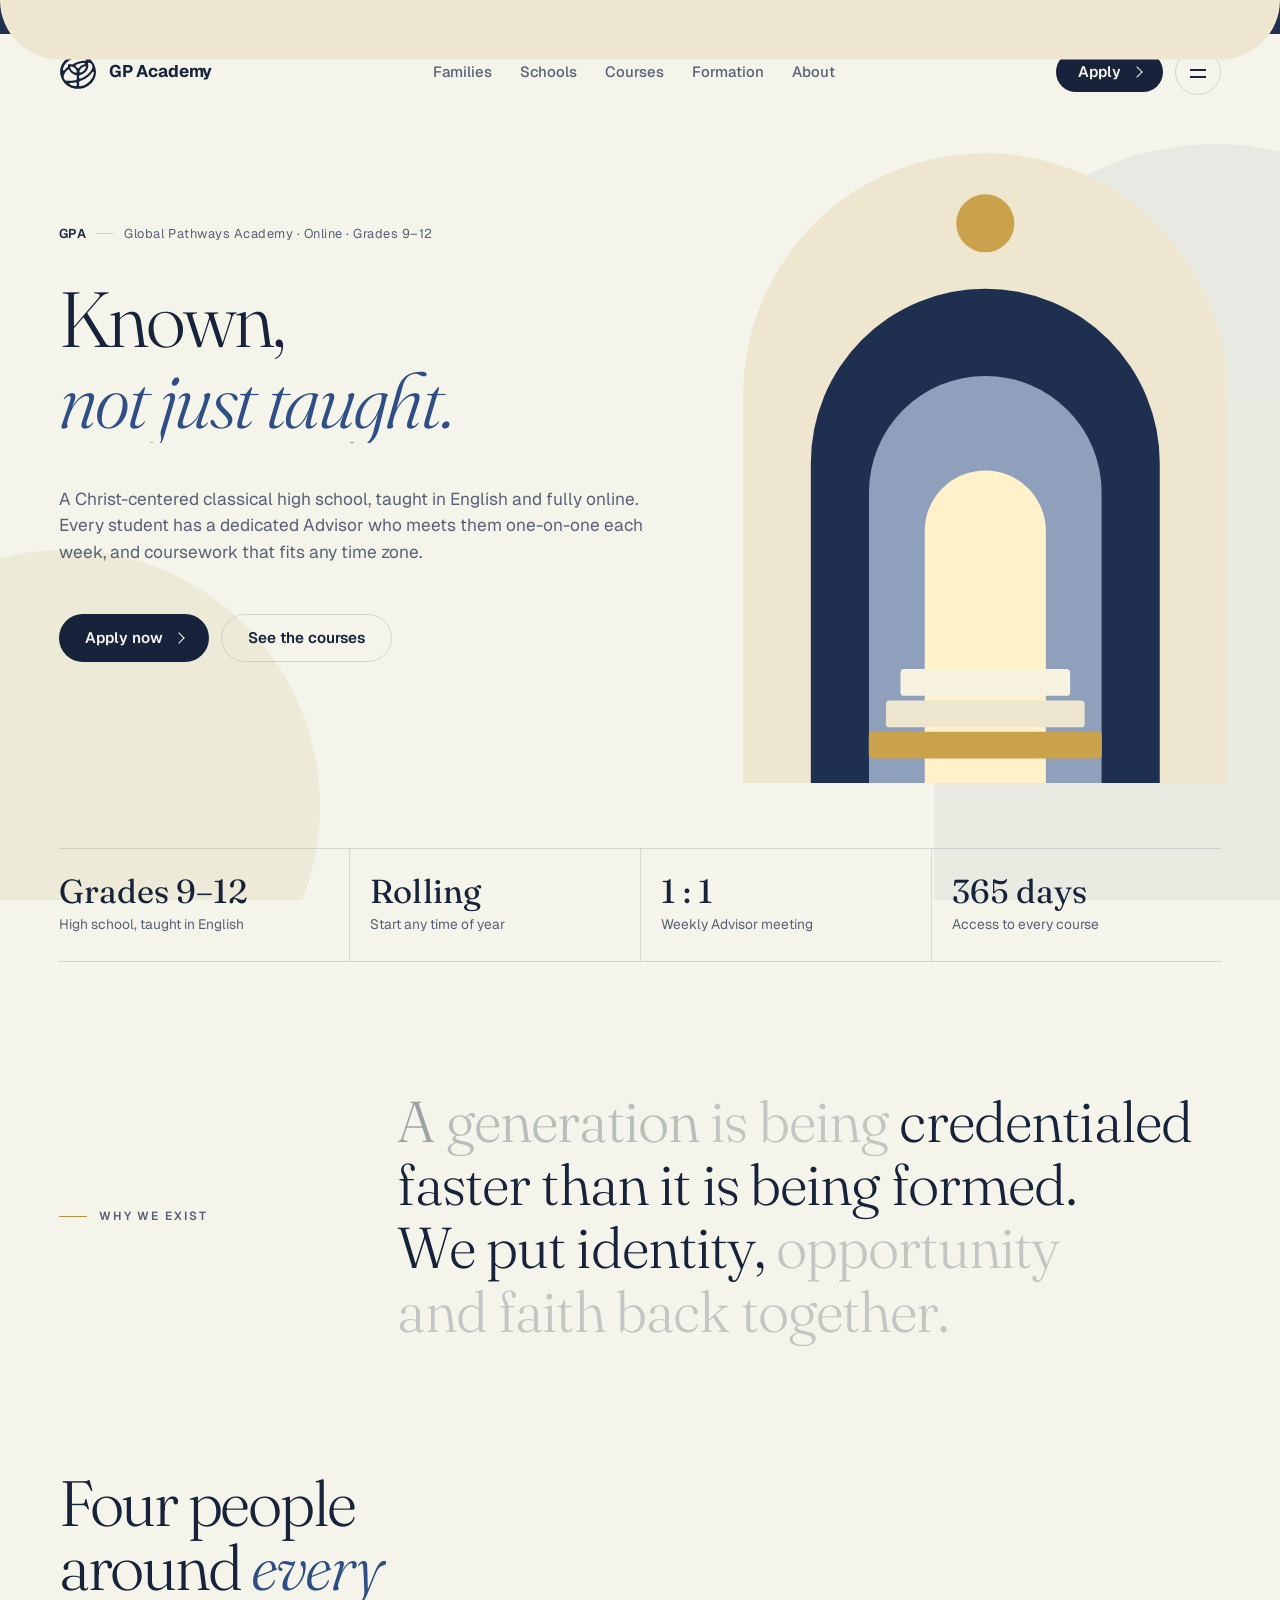
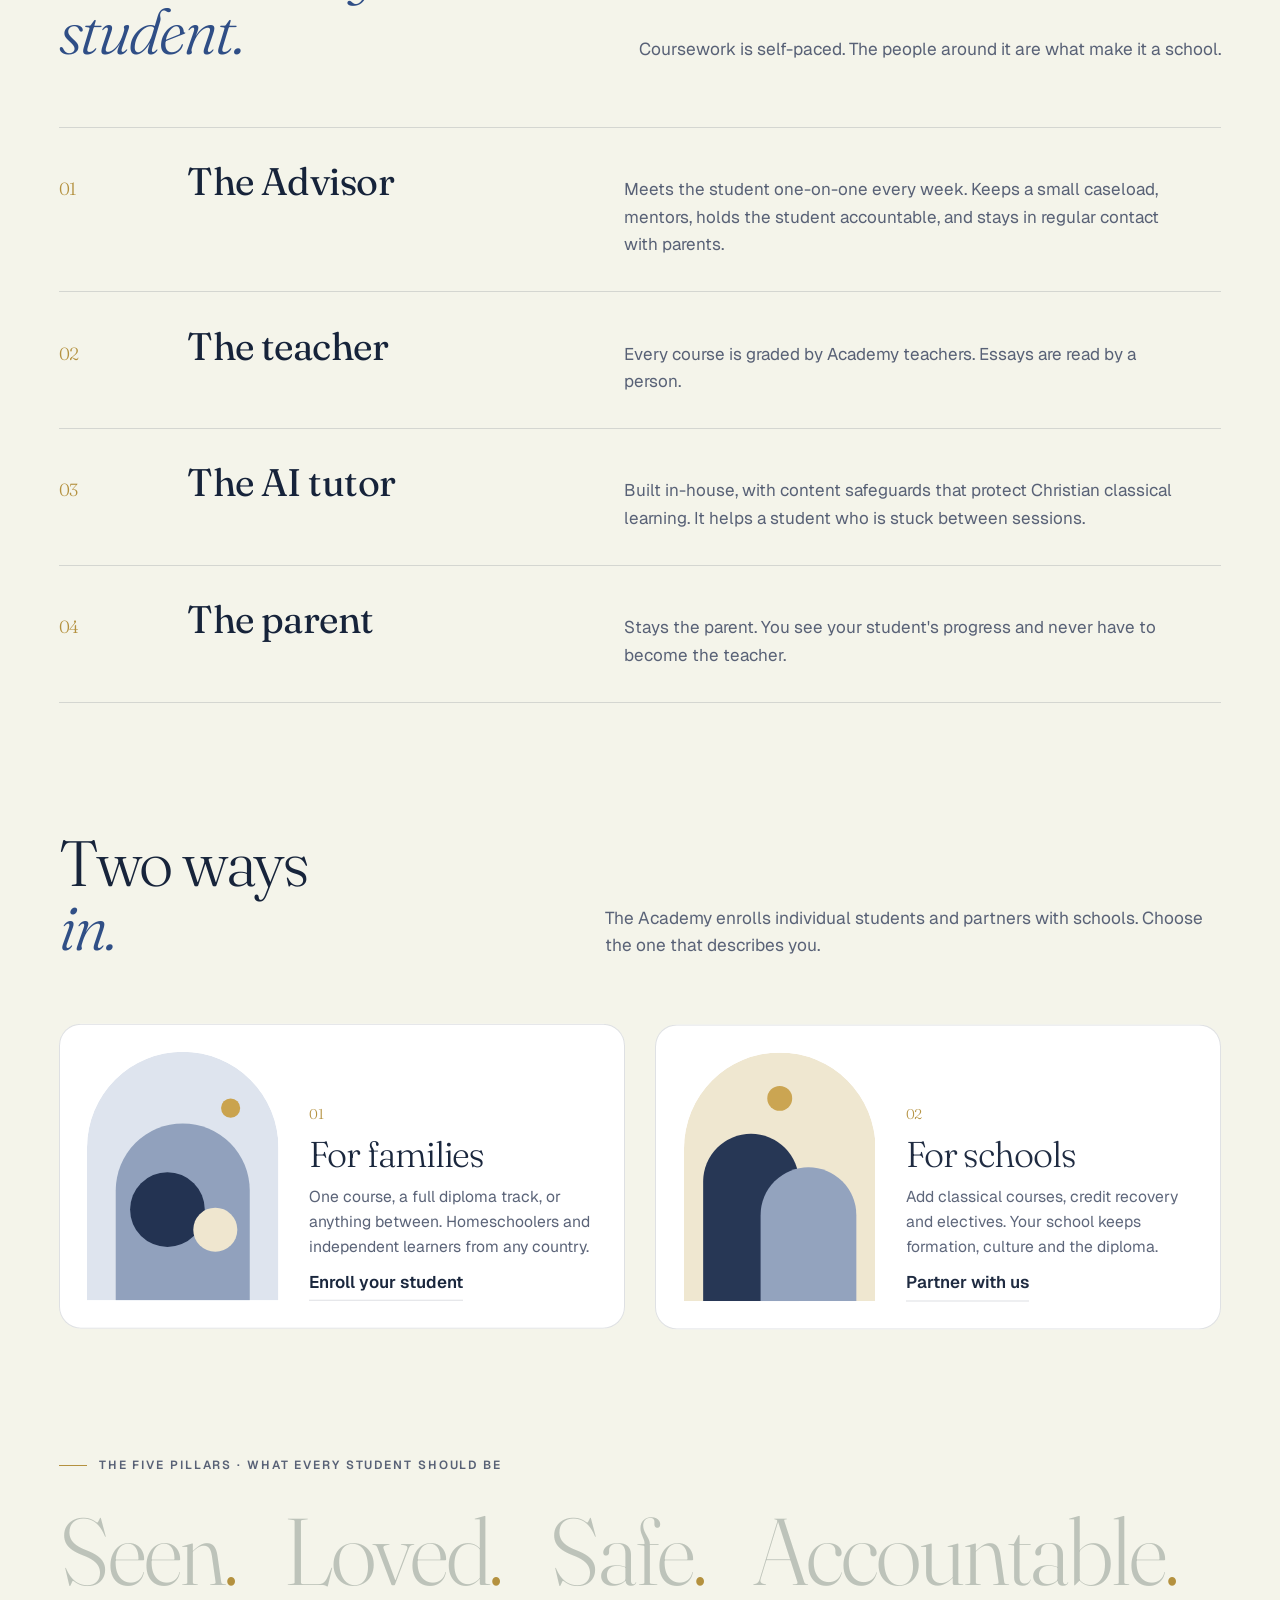
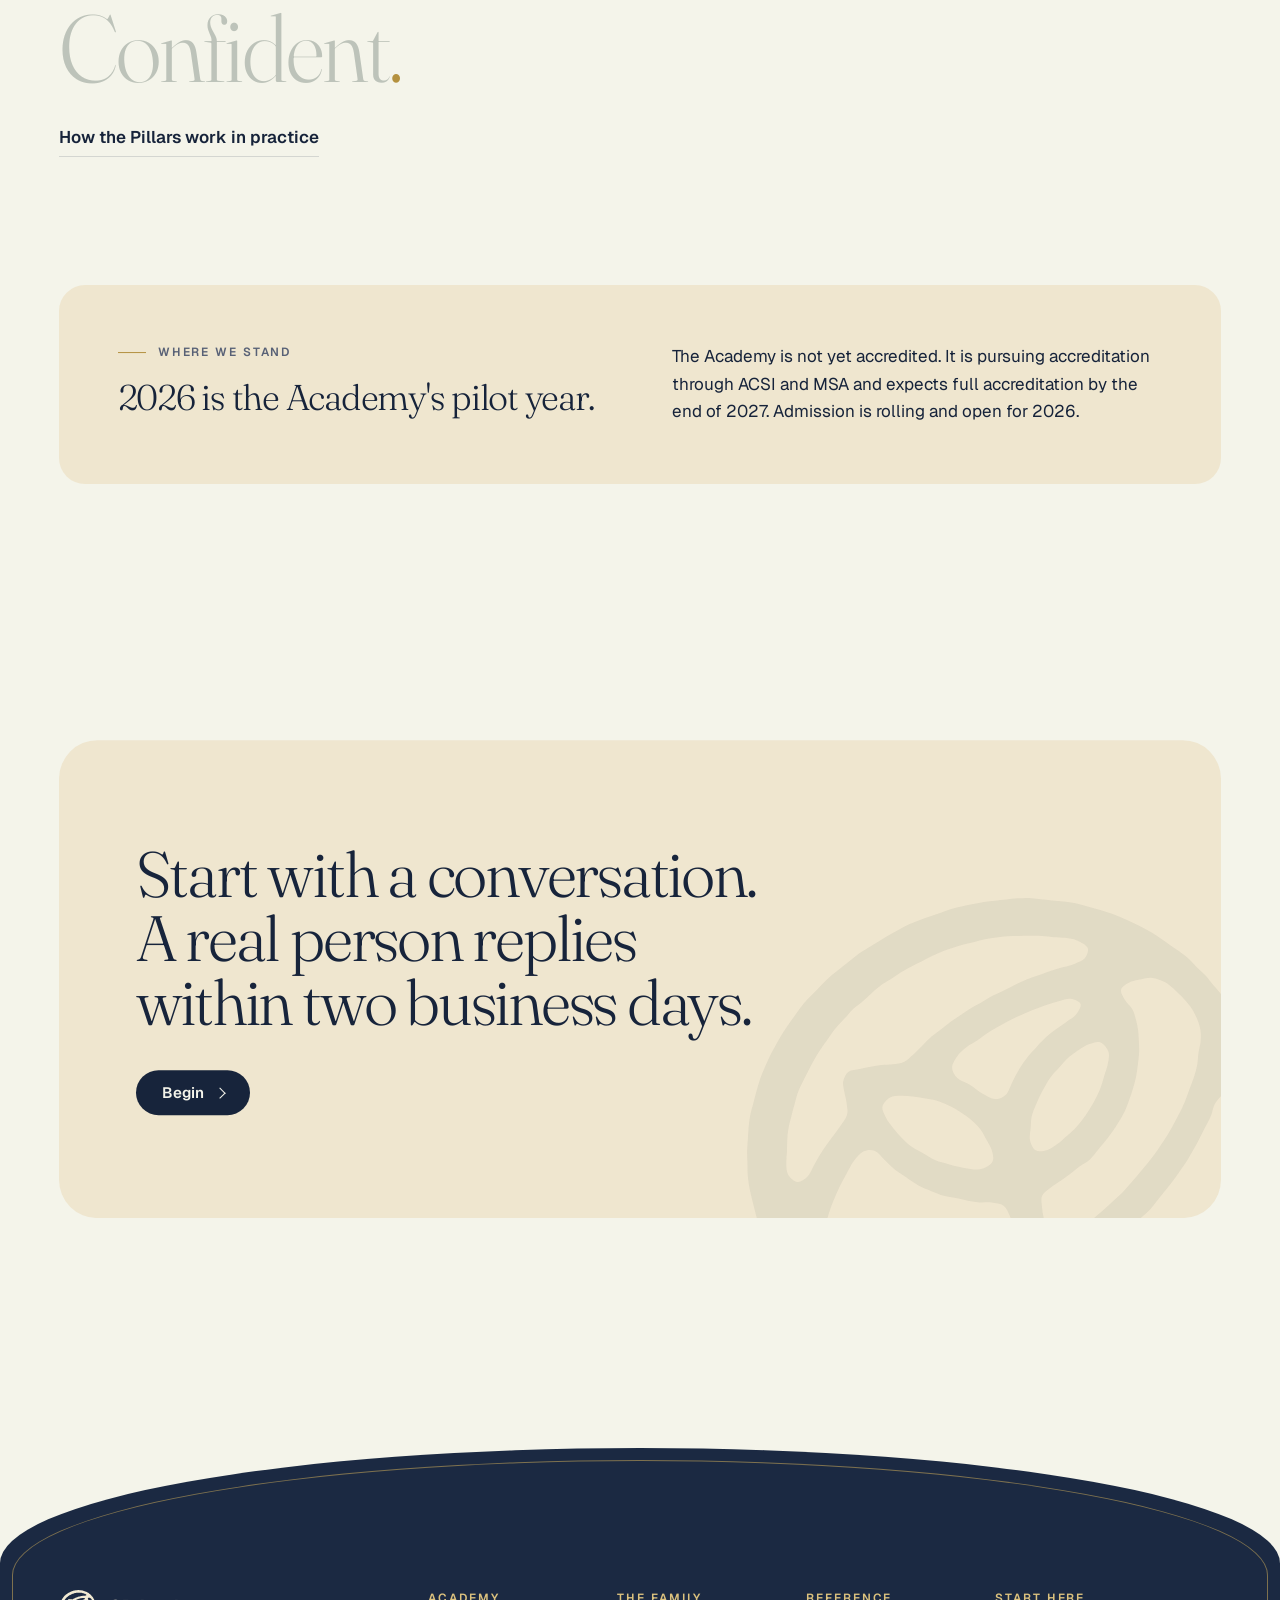
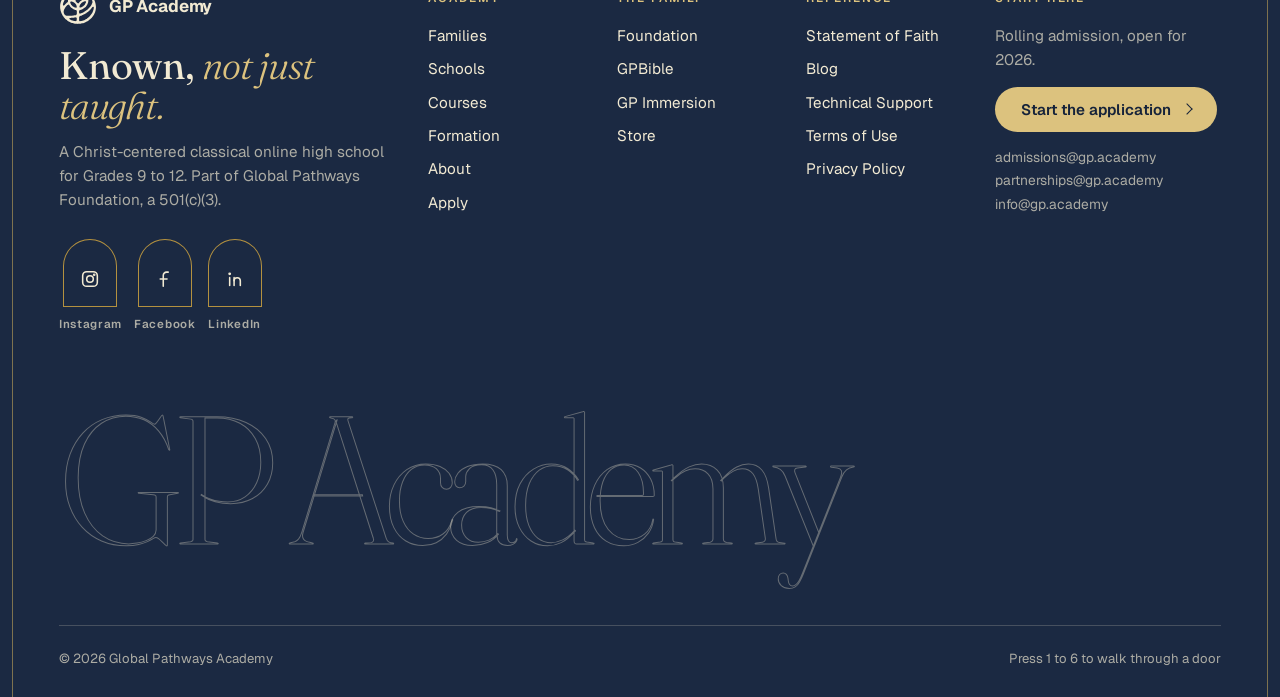
==== academy/index.html @ 82d0c7fa "Add the Global Pathways Academy site and link the family together A seven-page Academy site under ac" ====
<!DOCTYPE html>
<html lang="en">
<head>
<meta charset="utf-8">
<meta name="viewport" content="width=device-width, initial-scale=1">
<title>Global Pathways Academy</title>
<link rel="preconnect" href="https://fonts.googleapis.com">
<link rel="preconnect" href="https://fonts.gstatic.com" crossorigin>
<link href="https://fonts.googleapis.com/css2?family=Fraunces:ital,opsz,wght@0,9..144,300..600;1,9..144,300..600&family=Geist:wght@400;500;600;700&display=swap" rel="stylesheet">
<link rel="stylesheet" href="../styles.css">
<link rel="stylesheet" href="academy.css">
<script>(function(){var d=document.documentElement;if(!(window.matchMedia&&matchMedia("(prefers-reduced-motion: reduce)").matches)){d.classList.add("intro");setTimeout(function(){d.classList.remove("intro")},4500)}})()</script>
</head>
<body class="site-academy">
<svg width="0" height="0" style="position:absolute" aria-hidden="true"><defs><clipPath id="archclip"><path d="M0 520V200A200 200 0 0 1 400 200V520Z"/></clipPath></defs><symbol id="art-home" viewBox="0 0 400 520"><g clip-path="url(#archclip)"><path d="M0 520V200A200 200 0 0 1 400 200V520Z" fill="#EFE6CF"/><circle cx="200" cy="58" r="24" fill="#C9A24B"/><path d="M56 520V256A144 144 0 0 1 344 256V520Z" fill="var(--ever)"/><path d="M104 520V280A96 96 0 0 1 296 280V520Z" fill="#8FA0BC"/><path d="M150 520V312A50 50 0 0 1 250 312V520Z" fill="#FFF1C9"/><rect x="130" y="426" width="140" height="22" rx="3" fill="#F7F1DF"/><rect x="118" y="452" width="164" height="22" rx="3" fill="#EFE6CF"/><rect x="104" y="478" width="192" height="22" rx="3" fill="#C9A24B"/></g></symbol><symbol id="art-families" viewBox="0 0 400 520"><g clip-path="url(#archclip)"><path d="M0 520V200A200 200 0 0 1 400 200V520Z" fill="#DEE4EE"/><path d="M60 520V290A140 140 0 0 1 340 290V520Z" fill="#8FA0BC"/><circle cx="168" cy="330" r="78" fill="var(--ever)"/><circle cx="268" cy="372" r="46" fill="#EFE6CF"/><circle cx="300" cy="118" r="20" fill="#C9A24B"/></g></symbol><symbol id="art-schools" viewBox="0 0 400 520"><g clip-path="url(#archclip)"><path d="M0 520V200A200 200 0 0 1 400 200V520Z" fill="#EFE6CF"/><path d="M40 520V270A100 100 0 0 1 240 270V520Z" fill="var(--ever)"/><path d="M160 520V340A100 100 0 0 1 360 340V520Z" fill="#8FA0BC"/><circle cx="200" cy="96" r="26" fill="#C9A24B"/></g></symbol><symbol id="art-courses" viewBox="0 0 400 520"><g clip-path="url(#archclip)"><path d="M0 520V200A200 200 0 0 1 400 200V520Z" fill="#DEE4EE"/><circle cx="290" cy="150" r="34" fill="#C9A24B"/><rect x="70" y="462" width="260" height="38" rx="4" fill="var(--ever)"/><rect x="96" y="420" width="208" height="38" rx="4" fill="#EFE6CF"/><rect x="82" y="378" width="236" height="38" rx="4" fill="#8FA0BC"/><rect x="110" y="336" width="180" height="38" rx="4" fill="var(--ever)"/><rect x="92" y="294" width="216" height="38" rx="4" fill="#C9A24B"/></g></symbol><symbol id="art-formation" viewBox="0 0 400 520"><g clip-path="url(#archclip)"><path d="M0 520V200A200 200 0 0 1 400 200V520Z" fill="#EFE6CF"/><circle cx="200" cy="92" r="28" fill="#C9A24B"/><rect x="52" y="196" width="296" height="26" rx="3" fill="var(--ever)"/><rect x="66" y="222" width="34" height="298" fill="var(--ever)"/><rect x="124" y="222" width="34" height="298" fill="#8FA0BC"/><rect x="182" y="222" width="34" height="298" fill="var(--ever)"/><rect x="240" y="222" width="34" height="298" fill="#8FA0BC"/><rect x="298" y="222" width="34" height="298" fill="var(--ever)"/></g></symbol><symbol id="art-about" viewBox="0 0 400 520"><g clip-path="url(#archclip)"><path d="M0 520V200A200 200 0 0 1 400 200V520Z" fill="var(--ever)"/><path d="M22 520V200A178 178 0 0 1 378 200V520" fill="none" stroke="#C9A24B" stroke-width="1.5"/><use href="#gp-mark" x="92" y="176" width="216" height="204" fill="#EFE6CF"/></g></symbol><symbol id="art-apply" viewBox="0 0 400 520"><g clip-path="url(#archclip)"><path d="M0 520V200A200 200 0 0 1 400 200V520Z" fill="#DEE4EE"/><path d="M80 520V240A120 120 0 0 1 320 240V520Z" fill="var(--ever)"/><path d="M104 520V242A96 96 0 0 1 296 242V520Z" fill="#FFF1C9"/><path d="M196 520V146.1A96 96 0 0 1 296 242V520Z" fill="#8FA0BC"/><circle cx="216" cy="350" r="8" fill="#C9A24B"/></g></symbol><symbol id="gp-mark" viewBox="0 0 560 530"><path fill-rule="evenodd" d="M280.5 16.0C276.8 16.2 273.2 16.7 269.5 17.0C265.8 17.3 262.2 17.7 258.5 18.0C254.8 18.3 251.2 18.6 247.5 19.0C243.8 19.4 240.2 19.8 236.5 20.5C232.8 21.2 229.2 22.1 225.5 23.0C221.8 23.9 218.2 24.9 214.5 26.0C210.8 27.1 206.8 28.3 203.0 29.5C199.2 30.7 195.7 31.8 192.0 33.0C188.3 34.2 184.7 35.1 181.0 36.5C177.3 37.9 173.7 39.8 170.0 41.5C166.3 43.2 162.7 44.8 159.0 46.5C155.3 48.2 151.8 49.6 148.0 51.5C144.2 53.4 140.2 55.8 136.5 58.0C132.8 60.2 129.2 62.7 125.5 65.0C121.8 67.3 118.2 69.3 114.5 72.0C110.8 74.7 107.2 77.9 103.5 81.0C99.8 84.1 96.2 87.2 92.5 90.5C88.8 93.8 85.1 97.3 81.5 101.0C77.9 104.7 74.2 108.8 71.0 112.5C67.8 116.2 64.8 119.8 62.0 123.5C59.2 127.2 56.4 130.8 54.0 134.5C51.6 138.2 49.6 141.8 47.5 145.5C45.4 149.2 43.5 152.8 41.5 156.5C39.5 160.2 37.2 163.8 35.5 167.5C33.8 171.2 32.3 175.2 31.0 179.0C29.7 182.8 28.7 186.3 27.5 190.0C26.3 193.7 25.0 197.3 24.0 201.0C23.0 204.7 22.3 208.3 21.5 212.0C20.7 215.7 19.7 219.3 19.0 223.0C18.3 226.7 17.8 230.3 17.5 234.0C17.2 237.7 17.1 241.2 17.0 245.0C16.9 248.8 17.0 252.8 17.0 256.5C17.0 260.2 17.0 263.8 17.0 267.5C17.0 271.2 16.8 274.8 17.0 278.5C17.2 282.2 17.9 285.8 18.5 289.5C19.1 293.2 19.8 296.8 20.5 300.5C21.2 304.2 21.6 307.8 22.5 311.5C23.4 315.2 24.8 319.2 26.0 323.0C27.2 326.8 28.4 330.3 29.5 334.0C30.6 337.7 31.3 341.3 32.5 345.0C33.7 348.7 34.8 352.3 36.5 356.0C38.2 359.7 40.6 363.3 42.5 367.0C44.4 370.7 46.2 374.2 48.0 378.0C49.8 381.8 50.8 385.8 53.0 389.5C55.2 393.2 58.8 396.8 61.5 400.5C64.2 404.2 66.2 407.8 69.0 411.5C71.8 415.2 75.0 418.8 78.0 422.5C81.0 426.2 83.7 429.8 87.0 433.5C90.3 437.2 94.2 441.0 98.0 444.5C101.8 448.0 105.8 451.4 109.5 454.5C113.2 457.6 116.8 460.3 120.5 463.0C124.2 465.7 127.8 468.1 131.5 470.5C135.2 472.9 138.8 475.2 142.5 477.5C146.2 479.8 149.8 482.1 153.5 484.0C157.2 485.9 160.8 487.2 164.5 489.0C168.2 490.8 171.8 492.8 175.5 494.5C179.2 496.2 183.2 497.7 187.0 499.0C190.8 500.3 194.3 501.5 198.0 502.5C201.7 503.5 205.3 504.2 209.0 505.0C212.7 505.8 216.3 506.7 220.0 507.5C223.7 508.3 227.3 509.2 231.0 510.0C234.7 510.8 238.2 511.5 242.0 512.0C245.8 512.5 249.8 512.8 253.5 513.0C257.2 513.2 260.8 513.2 264.5 513.5C268.2 513.8 271.8 514.5 275.5 514.5C279.2 514.5 282.8 513.8 286.5 513.5C290.2 513.2 293.8 513.2 297.5 513.0C301.2 512.8 304.8 512.4 308.5 512.0C312.2 511.6 316.2 511.2 320.0 510.5C323.8 509.8 327.3 508.8 331.0 508.0C334.7 507.2 338.3 506.3 342.0 505.5C345.7 504.7 349.3 504.0 353.0 503.0C356.7 502.0 360.3 500.8 364.0 499.5C367.7 498.2 371.2 497.0 375.0 495.5C378.8 494.0 382.8 492.1 386.5 490.5C390.2 488.9 393.8 487.8 397.5 486.0C401.2 484.2 404.8 482.1 408.5 480.0C412.2 477.9 415.8 475.7 419.5 473.5C423.2 471.3 426.8 469.5 430.5 467.0C434.2 464.5 437.8 461.2 441.5 458.5C445.2 455.8 448.8 453.9 452.5 451.0C456.2 448.1 460.2 444.4 464.0 441.0C467.8 437.6 471.4 434.1 475.0 430.5C478.6 426.9 482.2 423.2 485.5 419.5C488.8 415.8 492.2 412.2 495.0 408.5C497.8 404.8 500.0 401.2 502.5 397.5C505.0 393.8 507.7 390.2 510.0 386.5C512.3 382.8 514.6 378.8 516.5 375.0C518.4 371.2 519.7 367.7 521.5 364.0C523.3 360.3 525.8 356.7 527.5 353.0C529.2 349.3 530.8 345.7 532.0 342.0C533.2 338.3 533.6 334.7 534.5 331.0C535.4 327.3 536.5 323.8 537.5 320.0C538.5 316.2 539.8 312.2 540.5 308.5C541.2 304.8 541.5 301.2 542.0 297.5C542.5 293.8 543.1 290.2 543.5 286.5C543.9 282.8 544.3 279.2 544.5 275.5C544.7 271.8 544.7 268.2 544.5 264.5C544.3 260.8 543.8 257.2 543.5 253.5C543.2 249.8 542.9 245.8 542.5 242.0C542.1 238.2 541.6 234.7 541.0 231.0C540.4 227.3 539.8 223.7 539.0 220.0C538.2 216.3 537.4 212.7 536.5 209.0C535.6 205.3 534.4 201.7 533.5 198.0C532.6 194.3 532.2 190.7 531.0 187.0C529.8 183.3 528.0 179.8 526.5 176.0C525.0 172.2 523.7 168.2 522.0 164.5C520.3 160.8 518.2 157.2 516.5 153.5C514.8 149.8 513.5 146.2 511.5 142.5C509.5 138.8 506.8 135.2 504.5 131.5C502.2 127.8 500.6 124.2 498.0 120.5C495.4 116.8 492.2 113.2 489.0 109.5C485.8 105.8 482.3 101.8 479.0 98.0C475.7 94.2 472.5 90.5 469.0 87.0C465.5 83.5 461.7 80.2 458.0 77.0C454.3 73.8 450.7 70.8 447.0 68.0C443.3 65.2 439.7 62.5 436.0 60.0C432.3 57.5 428.8 55.2 425.0 53.0C421.2 50.8 417.2 48.6 413.5 46.5C409.8 44.4 406.2 42.2 402.5 40.5C398.8 38.8 395.2 37.4 391.5 36.0C387.8 34.6 384.2 33.3 380.5 32.0C376.8 30.7 373.2 29.3 369.5 28.0C365.8 26.7 362.2 25.1 358.5 24.0C354.8 22.9 350.8 22.2 347.0 21.5C343.2 20.8 339.7 20.5 336.0 20.0C332.3 19.5 328.7 19.0 325.0 18.5C321.3 18.0 317.7 17.3 314.0 17.0C310.3 16.7 306.7 16.7 303.0 16.5C299.3 16.3 295.8 16.1 292.0 16.0C288.2 15.9 284.2 15.8 280.5 16.0ZM241.5 418.5C245.2 418.2 249.2 417.0 252.5 418.5C255.8 420.0 259.4 424.1 261.0 427.5C262.6 430.9 262.0 435.2 262.0 439.0C262.0 442.8 261.3 446.3 261.0 450.0C260.7 453.7 261.2 457.2 260.0 461.0C258.8 464.8 256.8 470.2 254.0 472.5C251.2 474.8 246.7 474.4 243.0 474.5C239.3 474.6 235.8 473.6 232.0 473.0C228.2 472.4 224.2 471.8 220.5 471.0C216.8 470.2 213.2 469.4 209.5 468.5C205.8 467.6 202.2 466.8 198.5 465.5C194.8 464.2 190.8 462.6 187.0 461.0C183.2 459.4 179.7 457.7 176.0 456.0C172.3 454.3 168.7 453.2 165.0 451.0C161.3 448.8 156.2 446.2 154.0 443.0C151.8 439.8 150.5 434.8 152.0 432.0C153.5 429.2 159.2 427.6 163.0 426.5C166.8 425.4 170.8 425.8 174.5 425.5C178.2 425.2 181.8 424.8 185.5 424.5C189.2 424.2 192.8 423.7 196.5 423.5C200.2 423.3 204.2 423.8 208.0 423.5C211.8 423.2 215.3 422.5 219.0 422.0C222.7 421.5 226.2 421.1 230.0 420.5C233.8 419.9 237.8 418.8 241.5 418.5ZM501.0 261.5C504.7 261.2 509.5 263.8 511.5 266.5C513.5 269.2 512.9 273.8 513.0 277.5C513.1 281.2 512.5 284.8 512.0 288.5C511.5 292.2 510.8 295.8 510.0 299.5C509.2 303.2 508.2 306.8 507.0 310.5C505.8 314.2 504.3 317.8 503.0 321.5C501.7 325.2 500.4 328.8 499.0 332.5C497.6 336.2 496.4 339.8 494.5 343.5C492.6 347.2 489.8 351.2 487.5 355.0C485.2 358.8 483.3 362.3 481.0 366.0C478.7 369.7 476.2 373.3 473.5 377.0C470.8 380.7 468.0 384.3 465.0 388.0C462.0 391.7 458.9 395.3 455.5 399.0C452.1 402.7 448.2 406.6 444.5 410.0C440.8 413.4 437.2 416.4 433.5 419.5C429.8 422.6 426.2 425.7 422.5 428.5C418.8 431.3 415.2 434.0 411.5 436.5C407.8 439.0 403.8 441.2 400.0 443.5C396.2 445.8 392.7 448.1 389.0 450.0C385.3 451.9 381.7 453.3 378.0 455.0C374.3 456.7 370.7 458.4 367.0 460.0C363.3 461.6 359.7 463.2 356.0 464.5C352.3 465.8 348.7 467.0 345.0 468.0C341.3 469.0 337.7 469.7 334.0 470.5C330.3 471.3 326.8 472.3 323.0 473.0C319.2 473.7 315.2 474.9 311.5 474.5C307.8 474.1 303.0 473.0 300.5 470.5C298.0 468.0 297.2 463.2 296.5 459.5C295.8 455.8 296.5 452.2 296.5 448.5C296.5 444.8 296.5 441.2 296.5 437.5C296.5 433.8 296.5 430.2 296.5 426.5C296.5 422.8 295.7 419.2 296.5 415.5C297.3 411.8 298.8 407.6 301.5 404.5C304.2 401.4 308.8 398.9 312.5 397.0C316.2 395.1 320.2 394.3 324.0 393.0C327.8 391.7 331.3 390.5 335.0 389.0C338.7 387.5 342.3 385.8 346.0 384.0C349.7 382.2 353.3 380.2 357.0 378.5C360.7 376.8 364.3 375.3 368.0 373.5C371.7 371.7 375.3 369.5 379.0 367.5C382.7 365.5 386.3 363.5 390.0 361.5C393.7 359.5 397.3 357.9 401.0 355.5C404.7 353.1 408.2 349.8 412.0 347.0C415.8 344.2 419.8 341.4 423.5 338.5C427.2 335.6 430.8 332.6 434.5 329.5C438.2 326.4 442.2 323.0 445.5 320.0C448.8 317.0 451.0 314.6 454.0 311.5C457.0 308.4 460.3 305.0 463.5 301.5C466.7 298.0 469.8 294.2 473.0 290.5C476.2 286.8 479.8 283.2 482.5 279.5C485.2 275.8 486.4 271.5 489.5 268.5C492.6 265.5 497.3 261.8 501.0 261.5ZM136.5 230.0C140.2 229.2 144.4 229.8 147.5 232.0C150.6 234.2 152.6 239.3 155.0 243.0C157.4 246.7 159.2 250.3 162.0 254.0C164.8 257.7 168.2 261.3 171.5 265.0C174.8 268.7 177.9 272.7 181.5 276.0C185.1 279.3 189.2 282.2 193.0 285.0C196.8 287.8 200.3 290.4 204.0 292.5C207.7 294.6 211.3 295.8 215.0 297.5C218.7 299.2 222.3 301.3 226.0 303.0C229.7 304.7 233.2 306.2 237.0 307.5C240.8 308.8 244.8 309.0 248.5 310.5C252.2 312.0 257.1 313.7 259.5 316.5C261.9 319.3 262.4 323.8 263.0 327.5C263.6 331.2 263.0 334.8 263.0 338.5C263.0 342.2 263.0 345.8 263.0 349.5C263.0 353.2 263.3 357.2 263.0 361.0C262.7 364.8 262.7 368.5 261.0 372.0C259.3 375.5 256.2 379.8 253.0 382.0C249.8 384.2 245.7 384.1 242.0 385.0C238.3 385.9 234.8 386.8 231.0 387.5C227.2 388.2 223.2 388.9 219.5 389.5C215.8 390.1 212.2 390.5 208.5 391.0C204.8 391.5 201.2 392.1 197.5 392.5C193.8 392.9 190.2 393.2 186.5 393.5C182.8 393.8 179.2 394.2 175.5 394.5C171.8 394.8 168.2 394.9 164.5 395.0C160.8 395.1 156.8 395.0 153.0 395.0C149.2 395.0 145.7 395.2 142.0 395.0C138.3 394.8 134.7 394.2 131.0 394.0C127.3 393.8 123.7 393.8 120.0 393.5C116.3 393.2 112.8 393.1 109.0 392.5C105.2 391.9 101.1 391.9 97.5 390.0C93.9 388.1 90.4 384.3 87.5 381.0C84.6 377.7 82.2 373.7 80.0 370.0C77.8 366.3 76.1 362.7 74.5 359.0C72.9 355.3 71.4 351.8 70.5 348.0C69.6 344.2 69.2 340.2 69.0 336.5C68.8 332.8 68.8 329.2 69.5 325.5C70.2 321.8 71.8 318.2 73.0 314.5C74.2 310.8 75.5 307.2 77.0 303.5C78.5 299.8 80.1 296.2 82.0 292.5C83.9 288.8 86.2 284.8 88.5 281.0C90.8 277.2 93.3 273.7 96.0 270.0C98.7 266.3 101.4 262.7 104.5 259.0C107.6 255.3 111.1 251.7 114.5 248.0C117.9 244.3 121.3 240.0 125.0 237.0C128.7 234.0 132.8 230.8 136.5 230.0ZM175.5 184.0C178.9 183.0 182.8 184.2 186.5 185.0C190.2 185.8 193.8 187.2 197.5 188.5C201.2 189.8 204.8 191.4 208.5 193.0C212.2 194.6 215.8 195.8 219.5 198.0C223.2 200.2 226.9 203.0 230.5 206.0C234.1 209.0 237.8 212.5 241.0 216.0C244.2 219.5 247.5 223.3 250.0 227.0C252.5 230.7 254.5 234.3 256.0 238.0C257.5 241.7 258.1 245.3 259.0 249.0C259.9 252.7 261.4 256.3 261.5 260.0C261.6 263.7 261.7 268.4 259.5 271.0C257.3 273.6 252.2 275.1 248.5 275.5C244.8 275.9 241.2 274.7 237.5 273.5C233.8 272.3 230.2 270.3 226.5 268.5C222.8 266.7 219.2 264.6 215.5 262.5C211.8 260.4 208.2 258.8 204.5 256.0C200.8 253.2 197.1 249.0 193.5 245.5C189.9 242.0 185.9 238.6 183.0 235.0C180.1 231.4 178.1 227.7 176.0 224.0C173.9 220.3 172.1 216.7 170.5 213.0C168.9 209.3 167.2 205.7 166.5 202.0C165.8 198.3 164.5 194.0 166.0 191.0C167.5 188.0 172.1 185.0 175.5 184.0ZM382.0 180.5C385.8 180.2 390.2 179.5 393.0 181.5C395.8 183.5 398.2 188.8 398.5 192.5C398.8 196.2 396.7 200.2 395.0 204.0C393.3 207.8 390.8 211.2 388.5 215.0C386.2 218.8 384.2 222.7 381.5 226.5C378.8 230.3 375.4 234.3 372.0 238.0C368.6 241.7 364.8 245.2 361.0 248.5C357.2 251.8 353.3 254.9 349.5 257.5C345.7 260.1 341.8 262.0 338.0 264.0C334.2 266.0 330.8 268.0 327.0 269.5C323.2 271.0 319.3 272.8 315.5 273.0C311.7 273.2 306.4 272.8 304.0 270.5C301.6 268.2 300.9 263.2 301.0 259.5C301.1 255.8 303.2 251.8 304.5 248.0C305.8 244.2 306.6 240.2 308.5 236.5C310.4 232.8 313.2 229.2 316.0 225.5C318.8 221.8 322.1 217.8 325.5 214.0C328.9 210.2 332.8 206.1 336.5 203.0C340.2 199.9 343.8 198.0 347.5 195.5C351.2 193.0 355.2 190.0 359.0 188.0C362.8 186.0 366.7 184.8 370.5 183.5C374.3 182.2 378.2 180.8 382.0 180.5ZM363.5 131.5C367.2 131.5 371.2 130.7 374.5 132.0C377.8 133.3 382.8 136.7 383.0 139.5C383.2 142.3 378.6 146.7 375.5 149.0C372.4 151.3 368.2 152.0 364.5 153.5C360.8 155.0 356.8 156.4 353.0 158.0C349.2 159.6 345.8 161.0 342.0 163.0C338.2 165.0 334.2 167.6 330.5 170.0C326.8 172.4 323.2 174.6 319.5 177.5C315.8 180.4 311.6 184.0 308.0 187.5C304.4 191.0 301.2 194.8 298.0 198.5C294.8 202.2 292.0 207.4 288.5 209.5C285.0 211.6 280.8 212.2 277.0 211.0C273.2 209.8 269.5 205.8 266.0 202.5C262.5 199.2 259.4 194.5 256.0 191.0C252.6 187.5 247.7 185.0 245.5 181.5C243.3 178.0 242.1 173.6 243.0 170.0C243.9 166.4 247.8 162.8 251.0 160.0C254.2 157.2 258.8 155.2 262.5 153.5C266.2 151.8 269.8 151.3 273.5 150.0C277.2 148.7 280.8 146.8 284.5 145.5C288.2 144.2 292.2 143.1 296.0 142.0C299.8 140.9 303.2 139.9 307.0 139.0C310.8 138.1 314.8 137.2 318.5 136.5C322.2 135.8 325.8 135.1 329.5 134.5C333.2 133.9 337.2 133.4 341.0 133.0C344.8 132.6 348.2 132.2 352.0 132.0C355.8 131.8 359.8 131.5 363.5 131.5ZM437.0 130.0C440.7 129.2 444.3 129.8 448.0 130.0C451.7 130.2 455.3 130.1 459.0 131.5C462.7 132.9 466.8 135.5 470.0 138.5C473.2 141.5 476.0 145.8 478.5 149.5C481.0 153.2 483.1 156.8 485.0 160.5C486.9 164.2 488.8 167.8 490.0 171.5C491.2 175.2 492.0 178.8 492.5 182.5C493.0 186.2 493.3 189.8 493.0 193.5C492.7 197.2 491.8 200.8 490.5 204.5C489.2 208.2 487.0 211.8 485.5 215.5C484.0 219.2 483.2 222.8 481.5 226.5C479.8 230.2 477.8 233.8 475.5 237.5C473.2 241.2 470.5 244.8 468.0 248.5C465.5 252.2 463.2 255.8 460.5 259.5C457.8 263.2 454.7 266.8 451.5 270.5C448.3 274.2 444.6 278.2 441.5 281.5C438.4 284.8 436.2 286.9 433.0 290.0C429.8 293.1 425.7 296.8 422.0 300.0C418.3 303.2 414.7 306.2 411.0 309.0C407.3 311.8 403.7 314.3 400.0 317.0C396.3 319.7 392.7 322.4 389.0 325.0C385.3 327.6 381.7 330.2 378.0 332.5C374.3 334.8 370.7 336.5 367.0 338.5C363.3 340.5 359.7 342.6 356.0 344.5C352.3 346.4 348.7 348.2 345.0 350.0C341.3 351.8 337.7 353.5 334.0 355.0C330.3 356.5 326.7 357.8 323.0 359.0C319.3 360.2 315.7 362.3 312.0 362.5C308.3 362.7 303.7 362.2 301.0 360.0C298.3 357.8 296.9 352.7 296.0 349.0C295.1 345.3 295.4 341.7 295.5 338.0C295.6 334.3 295.8 330.7 296.5 327.0C297.2 323.3 297.2 318.8 299.5 316.0C301.8 313.2 306.8 311.7 310.5 310.0C314.2 308.3 317.8 307.4 321.5 306.0C325.2 304.6 328.8 303.1 332.5 301.5C336.2 299.9 339.8 298.0 343.5 296.5C347.2 295.0 350.8 294.5 354.5 292.5C358.2 290.5 361.8 287.2 365.5 284.5C369.2 281.8 372.8 279.4 376.5 276.5C380.2 273.6 383.8 270.4 387.5 267.0C391.2 263.6 395.3 259.7 398.5 256.0C401.7 252.3 404.0 248.7 406.5 245.0C409.0 241.3 411.3 237.7 413.5 234.0C415.7 230.3 417.8 226.7 419.5 223.0C421.2 219.3 422.6 215.7 424.0 212.0C425.4 208.3 426.9 204.7 428.0 201.0C429.1 197.3 429.8 193.7 430.5 190.0C431.2 186.3 432.1 182.7 432.5 179.0C432.9 175.3 433.1 171.7 433.0 168.0C432.9 164.3 433.0 160.7 432.0 157.0C431.0 153.3 428.0 149.7 427.0 146.0C426.0 142.3 424.3 137.7 426.0 135.0C427.7 132.3 433.3 130.8 437.0 130.0ZM273.0 54.0C276.8 53.8 280.3 53.6 284.0 53.5C287.7 53.4 291.3 53.5 295.0 53.5C298.7 53.5 302.2 53.3 306.0 53.5C309.8 53.7 313.8 54.1 317.5 54.5C321.2 54.9 324.8 55.3 328.5 56.0C332.2 56.7 335.8 57.7 339.5 58.5C343.2 59.3 346.8 60.1 350.5 61.0C354.2 61.9 358.2 62.8 362.0 64.0C365.8 65.2 369.3 66.8 373.0 68.0C376.7 69.2 380.3 70.0 384.0 71.5C387.7 73.0 391.8 74.4 395.0 77.0C398.2 79.6 403.1 83.8 403.5 87.0C403.9 90.2 400.3 94.5 397.5 96.5C394.7 98.5 390.2 98.5 386.5 99.0C382.8 99.5 379.2 99.3 375.5 99.5C371.8 99.7 367.8 99.8 364.0 100.0C360.2 100.2 356.7 100.7 353.0 101.0C349.3 101.3 345.7 101.6 342.0 102.0C338.3 102.4 334.8 102.8 331.0 103.5C327.2 104.2 323.2 105.2 319.5 106.0C315.8 106.8 312.2 107.8 308.5 108.5C304.8 109.2 301.2 109.6 297.5 110.5C293.8 111.4 290.2 112.9 286.5 114.0C282.8 115.1 278.8 115.8 275.0 117.0C271.2 118.2 267.7 119.7 264.0 121.0C260.3 122.3 256.7 123.5 253.0 125.0C249.3 126.5 245.8 128.3 242.0 130.0C238.2 131.7 234.2 133.1 230.5 135.0C226.8 136.9 223.2 139.3 219.5 141.5C215.8 143.7 212.2 146.1 208.5 148.0C204.8 149.9 201.2 152.2 197.5 153.0C193.8 153.8 189.8 152.9 186.0 152.5C182.2 152.1 178.7 151.0 175.0 150.5C171.3 150.0 167.7 149.8 164.0 149.5C160.3 149.2 156.8 149.1 153.0 149.0C149.2 148.9 144.7 147.7 141.5 149.0C138.3 150.3 135.5 153.8 134.0 157.0C132.5 160.2 132.8 164.3 132.5 168.0C132.2 171.7 132.5 175.2 132.0 179.0C131.5 182.8 131.6 186.9 129.5 190.5C127.4 194.1 123.0 197.3 119.5 200.5C116.0 203.7 112.2 206.4 108.5 209.5C104.8 212.6 101.2 215.6 97.5 219.0C93.8 222.4 90.1 226.3 86.5 230.0C82.9 233.7 79.6 238.8 76.0 241.0C72.4 243.2 68.0 244.7 65.0 243.5C62.0 242.3 59.0 237.5 58.0 234.0C57.0 230.5 58.2 226.2 59.0 222.5C59.8 218.8 61.4 215.2 62.5 211.5C63.6 207.8 64.3 204.2 65.5 200.5C66.7 196.8 67.8 193.2 69.5 189.5C71.2 185.8 73.5 181.8 75.5 178.0C77.5 174.2 79.4 170.7 81.5 167.0C83.6 163.3 85.4 159.7 88.0 156.0C90.6 152.3 93.9 148.7 97.0 145.0C100.1 141.3 103.2 137.7 106.5 134.0C109.8 130.3 113.4 126.4 117.0 123.0C120.6 119.6 124.3 116.7 128.0 113.5C131.7 110.3 135.2 106.8 139.0 104.0C142.8 101.2 146.8 99.0 150.5 96.5C154.2 94.0 157.8 91.1 161.5 89.0C165.2 86.9 168.8 85.8 172.5 84.0C176.2 82.2 179.8 79.9 183.5 78.0C187.2 76.1 191.2 74.0 195.0 72.5C198.8 71.0 202.3 70.2 206.0 69.0C209.7 67.8 213.3 66.2 217.0 65.0C220.7 63.8 224.2 62.9 228.0 62.0C231.8 61.1 235.8 60.3 239.5 59.5C243.2 58.7 246.8 57.8 250.5 57.0C254.2 56.2 257.8 55.5 261.5 55.0C265.2 54.5 269.2 54.2 273.0 54.0Z"/></symbol></svg>
<div class="bgp" id="bgp" aria-hidden="true"></div>
<header class="hdr" id="hdr">
  <div class="eco"><div class="wrap eco__in"><span>The Global Pathways family</span><nav aria-label="Global Pathways sites"><a href="../index.html">Foundation</a><a class="is-here" href="index.html">Academy</a><a href="../index.html#bible">GPBible</a><a href="../index.html#immersion">Immersion</a><a href="https://store.globalpathways.org/" target="_blank" rel="noopener">Store</a></nav></div></div>
  <div class="wrap hdr__in">
    <a class="brand" href="#home" data-go="home" aria-label="Global Pathways Academy, home"><svg><use href="#gp-mark"/></svg><span>GP Academy</span></a>
    <nav class="nav" aria-label="Primary">
      <a href="#families" data-go="families">Families</a><a href="#schools" data-go="schools">Schools</a><a href="#courses" data-go="courses">Courses</a><a href="#formation" data-go="formation">Formation</a><a href="#about" data-go="about">About</a>
    </nav>
    <div class="hdr__cta"><a class="btn btn--ink" href="#apply" data-go="apply">Apply <i></i></a><button class="burger" id="burger" aria-label="Open all doors" aria-expanded="false"><span></span><span></span></button></div>
  </div>
</header>
<div class="sheet" id="sheet">
  <div class="hall__head"><p class="eyebrow">All doors</p><a class="link" href="#home" data-go="home">Back to the entrance</a></div>
  <nav class="hall" aria-label="All pages"><a class="hall__door" href="#families" data-go="families" style="--i:0"><svg viewBox="0 0 400 520" aria-hidden="true"><use href="#art-families"/></svg><span><small>01</small>Families</span></a><a class="hall__door" href="#schools" data-go="schools" style="--i:1"><svg viewBox="0 0 400 520" aria-hidden="true"><use href="#art-schools"/></svg><span><small>02</small>Schools</span></a><a class="hall__door" href="#courses" data-go="courses" style="--i:2"><svg viewBox="0 0 400 520" aria-hidden="true"><use href="#art-courses"/></svg><span><small>03</small>Courses</span></a><a class="hall__door" href="#formation" data-go="formation" style="--i:3"><svg viewBox="0 0 400 520" aria-hidden="true"><use href="#art-formation"/></svg><span><small>04</small>Formation</span></a><a class="hall__door" href="#about" data-go="about" style="--i:4"><svg viewBox="0 0 400 520" aria-hidden="true"><use href="#art-about"/></svg><span><small>05</small>About</span></a><a class="hall__door" href="#apply" data-go="apply" style="--i:5"><svg viewBox="0 0 400 520" aria-hidden="true"><use href="#art-apply"/></svg><span><small>06</small>Apply</span></a></nav>
  <p class="hall__foot">Global Pathways Academy · admissions@gp.academy</p>
</div>
<div class="veil" id="veil" aria-hidden="true"><div class="veil__in"><svg id="veilSvg" viewBox="0 0 560 530"><use id="veilUse" href="#gp-mark"/></svg><small id="veilNo">Academy</small><b id="veilName">Global Pathways</b></div></div>
<div class="cur" id="cur" aria-hidden="true"><span></span></div>
<button class="badge" id="badge" aria-label="Back to top"><svg class="badge__ring" viewBox="0 0 60 60"><circle cx="30" cy="30" r="27"/><circle class="p" id="prog" cx="30" cy="30" r="27"/></svg><svg class="badge__mk" viewBox="0 0 560 530"><use href="#gp-mark"/></svg></button>

<main id="main">
<!-- HOME -->
<article class="view is-active" data-view="home" data-title="Academy">
  <section class="hero hero--sub hero--art hero--tall"><div class="wrap hero__grid"><p class="crumb"><b>GPA</b><span></span>Global Pathways Academy · Online · Grades 9–12</p><h1 class="d1" data-split>Known,<br><em>not just taught.</em></h1><p class="lede" data-rise>A Christ-centered classical high school, taught in English and fully online. Every student has a dedicated Advisor who meets them one-on-one each week, and coursework that fits any time zone.</p><div class="hero__cta" data-rise><a class="btn btn--ink" href="#apply" data-go="apply">Apply now <i></i></a><a class="btn btn--line" href="#courses" data-go="courses">See the courses</a></div></div><figure class="hero__art"><svg class="art" viewBox="0 0 400 520" role="img" aria-label="Three arches, one inside another, above a stack of books"><use href="#art-home"/></svg></figure></section>
  <section class="blk" style="padding-top:20px"><div class="wrap"><div class="facts">
    <div><b>Grades 9–12</b><span>High school, taught in English</span></div><div><b>Rolling</b><span>Start any time of year</span></div><div><b>1 : 1</b><span>Weekly Advisor meeting</span></div><div><b>365 days</b><span>Access to every course</span></div>
  </div></div></section>
  <section class="blk" style="padding-top:0"><div class="wrap split2"><p class="eyebrow">Why we exist</p><p class="manifesto wide" data-words>A generation is being credentialed faster than it is being formed. We put identity, opportunity and faith back together.</p></div></section>
  <section class="blk" style="padding-top:0"><div class="wrap">
    <div class="head"><h2 class="d2">Four people<br>around <em>every student.</em></h2><p class="lede">Coursework is self-paced. The people around it are what make it a school.</p></div>
    <div class="rows">
      <div class="row"><span class="num">01</span><h3>The Advisor</h3><p>Meets the student one-on-one every week. Keeps a small caseload, mentors, holds the student accountable, and stays in regular contact with parents.</p></div>
      <div class="row"><span class="num">02</span><h3>The teacher</h3><p>Every course is graded by Academy teachers. Essays are read by a person.</p></div>
      <div class="row"><span class="num">03</span><h3>The AI tutor</h3><p>Built in-house, with content safeguards that protect Christian classical learning. It helps a student who is stuck between sessions.</p></div>
      <div class="row"><span class="num">04</span><h3>The parent</h3><p>Stays the parent. You see your student's progress and never have to become the teacher.</p></div>
    </div>
  </div></section>
  <section class="blk" style="padding-top:0"><div class="wrap">
    <div class="head"><h2 class="d2">Two ways<br><em>in.</em></h2><p class="lede">The Academy enrolls individual students and partners with schools. Choose the one that describes you.</p></div>
    <div class="ways">
      <a class="way" href="#families" data-go="families"><svg viewBox="0 0 400 520" aria-hidden="true"><use href="#art-families"/></svg><div><small class="num">01</small><h3>For families</h3><p>One course, a full diploma track, or anything between. Homeschoolers and independent learners from any country.</p><span class="link">Enroll your student</span></div></a>
      <a class="way" href="#schools" data-go="schools"><svg viewBox="0 0 400 520" aria-hidden="true"><use href="#art-schools"/></svg><div><small class="num">02</small><h3>For schools</h3><p>Add classical courses, credit recovery and electives. Your school keeps formation, culture and the diploma.</p><span class="link">Partner with us</span></div></a>
    </div>
  </div></section>
  <section class="blk" style="padding-top:0"><div class="wrap" style="display:grid;gap:28px"><p class="eyebrow">The Five Pillars · what every student should be</p><div class="bigwords" data-lit><span>Seen</span><span>Loved</span><span>Safe</span><span>Accountable</span><span>Confident</span></div><a class="link" href="#formation" data-go="formation" style="justify-self:start">How the Pillars work in practice</a></div></section>
  <section class="blk" style="padding-top:0"><div class="wrap"><div class="panel panel--cream cols">
    <div style="display:grid;gap:16px;align-content:start"><p class="eyebrow">Where we stand</p><h2 class="d3">2026 is the Academy's pilot year.</h2></div>
    <div style="display:grid;gap:14px;align-content:start"><p>The Academy is not yet accredited. It is pursuing accreditation through ACSI and MSA and expects full accreditation by the end of 2027. Admission is rolling and open for 2026.</p></div>
  </div></div></section>
  <section class="blk"><div class="wrap"><div class="band"><svg class="mk" viewBox="0 0 560 530" aria-hidden="true"><use href="#gp-mark"/></svg><h2 class="d2" style="max-width:17ch">Start with a conversation. A real person replies within two business days.</h2><div class="hero__cta"><a class="btn btn--ink" href="#apply" data-go="apply">Begin <i></i></a></div></div></div></section>
</article>

<!-- FAMILIES -->
<article class="view" data-view="families" data-title="Families">
  <section class="hero hero--sub hero--art hero--tall"><div class="wrap hero__grid"><p class="crumb"><b>01</b><span></span>For families</p><h1 class="d1" data-split>For the student who wants<br><em>more than a diploma.</em></h1><p class="lede" data-rise>Enroll in a single course, a full diploma track, or anything between. Many families begin with one course to see how the Academy works.</p><div class="hero__cta" data-rise><a class="btn btn--ink" href="#apply" data-go="apply">Apply now <i></i></a></div></div><figure class="hero__art"><svg class="art" viewBox="0 0 400 520" role="img" aria-label="Two circles, a larger and a smaller, standing together under an arch"><use href="#art-families"/></svg></figure></section>
  <section class="blk" style="padding-top:20px"><div class="wrap">
    <div class="head"><h2 class="d2">Is it right<br><em>for your family?</em></h2><p class="lede">Students come from many countries and circumstances. They share a wish to be known and a readiness to grow.</p></div>
    <div class="cards">
      <div class="card"><span class="num">01</span><h3>Homeschool families</h3><p>Use the Academy to supplement your curriculum or replace it. You keep oversight and gain an Advisor and a classical program.</p></div>
      <div class="card"><span class="num">02</span><h3>Independent learners</h3><p>Self-directed students get an individualized model. Advisors help them build ownership over time.</p></div>
      <div class="card"><span class="num">03</span><h3>Students who need more support</h3><p>The Academy was built by people who have worked with vulnerable students in several countries, around an advisory model and a trauma-informed approach.</p></div>
    </div>
  </div></section>
  <section class="blk" style="padding-top:0"><div class="wrap">
    <div class="head"><h2 class="d2">Four steps<br><em>to the first day.</em></h2><p class="lede">You first talk with the Admissions Officer and the Student Formation Director. They recommend a Diploma or Non-Diploma path that fits the student's goals.</p></div>
    <div class="rows">
      <div class="row"><span class="num">01</span><h3>Inquiry</h3><p>Start a family conversation. The Academy answers personally within two business days.</p></div>
      <div class="row"><span class="num">02</span><h3>Application</h3><p>Submit the student application with transcripts and supporting materials.</p></div>
      <div class="row"><span class="num">03</span><h3>Review and decision</h3><p>Admissions reviews the application and shares a decision with a recommended path.</p></div>
      <div class="row"><span class="num">04</span><h3>Enrollment</h3><p>Confirm placement, meet the dedicated Advisor, and prepare for the first day.</p></div>
    </div>
  </div></section>
  <section class="blk" style="padding-top:0"><div class="wrap">
    <div class="head"><h2 class="d2">Founding tuition,<br><em>Fall 2026.</em></h2><p class="lede">Founding families save up to half, and keep that rate for as long as the student stays enrolled.</p></div>
    <div class="panel"><div class="tbl"><table class="fee">
      <thead><tr><th>Option</th><th>Credit</th><th>Standard</th><th>Founding rate</th></tr></thead>
      <tbody>
        <tr><td><b>Full-time high school</b><small>Diploma track, 6 courses a year</small></td><td class="num">6 courses</td><td class="num was">$8,970</td><td class="num now">$4,450 <small>per enrollment</small></td></tr>
        <tr><td><b>Standard course</b><small>About one school year at the suggested pace</small></td><td class="num">1.0</td><td class="num was">$1,495</td><td class="num now">$850 <small>per course</small></td></tr>
        <tr><td><b>Half-credit course</b><small>About one semester at the suggested pace</small></td><td class="num">0.5</td><td class="num was">$895</td><td class="num now">$450 <small>per course</small></td></tr>
      </tbody></table></div>
      <div class="cols" style="margin-top:34px">
        <div><p class="eyebrow" style="margin-bottom:12px">Included and fees</p><ul class="ticks"><li>Every course includes weekly one-on-one Advisor meetings and grading by Academy teachers</li><li>365 days of access to each registered course; students may go faster or slower</li><li>Application fee $100, which may be waived for financial circumstances</li><li>Enrollment fee $200 per full-time enrollment, or $100 per course</li></ul></div>
        <div><p class="eyebrow" style="margin-bottom:12px">Financial aid</p><ul class="ticks"><li>In the founding year, need-based aid is very limited and reviewed case by case</li><li>Asking for aid does not affect admission. The two are reviewed separately</li><li>Only the Student Formation Director and the finance lead see financial information</li><li>From Fall 2027: discounts for missionary, ministry and military families, siblings, and pastor or church staff households</li></ul></div>
      </div>
      <p class="muted" style="margin-top:24px;font-size:.9rem">Part of every tuition helps fund scholarships and new classrooms for underserved students through the Partner Families program.</p>
    </div>
  </div></section>
  <section class="blk" style="padding-top:0"><div class="wrap">
    <div class="head"><h2 class="d2">What a student<br><em>needs at home.</em></h2><p class="lede">Plan for about 4 to 6 hours a week for each course, counting live advisory, recorded lessons and independent work.</p></div>
    <div class="cards">
      <div class="card"><h3>A real computer</h3><p>A modern Windows, macOS or ChromeOS laptop or desktop with webcam, microphone, and a full-size keyboard and mouse. Tablets are fine for viewing only.</p></div>
      <div class="card"><h3>A steady connection</h3><p>At least 10 Mbps download and 3 Mbps upload for live sessions, and a current browser with pop-ups and cookies enabled.</p></div>
      <div class="card"><h3>English</h3><p>All instruction, materials, assessment and advisory are in English. Conversational and academic English is required.</p></div>
      <div class="card"><h3>A quiet place</h3><p>A quiet workspace and headphones. A printer or scanner is optional and recommended.</p></div>
      <div class="card"><h3>Any time zone</h3><p>Coursework is asynchronous. Live advisory is scheduled in U.S. business hours and can be adjusted on request.</p></div>
      <div class="card"><h3>An adult nearby</h3><p>A parent or guardian who provides structure and checks progress. Students use an Academy Google account.</p></div>
    </div>
  </div></section>
  <section class="blk"><div class="wrap"><div class="band"><svg class="mk" viewBox="0 0 560 530" aria-hidden="true"><use href="#gp-mark"/></svg><h2 class="d2" style="max-width:17ch">Ready when your student is. Enrollment is open all year.</h2><div class="hero__cta"><a class="btn btn--ink" href="#apply" data-go="apply">How to apply <i></i></a></div></div></div></section>
</article>

<!-- SCHOOLS -->
<article class="view" data-view="schools" data-title="Schools">
  <section class="hero hero--sub hero--art hero--tall"><div class="wrap hero__grid"><p class="crumb"><b>02</b><span></span>For schools</p><h1 class="d1" data-split>Offer more,<br><em>without building it yourself.</em></h1><p class="lede" data-rise>An academic expansion partner, not a replacement school. Your school keeps formation, mentorship, culture and the diploma. The Academy supplies coursework and scalable pathways.</p><div class="hero__cta" data-rise><a class="btn btn--ink" href="mailto:partnerships@gp.academy">partnerships@gp.academy <i></i></a></div></div><figure class="hero__art"><svg class="art" viewBox="0 0 400 520" role="img" aria-label="Two arches overlapping"><use href="#art-schools"/></svg></figure></section>
  <section class="blk" style="padding-top:20px"><div class="wrap">
    <div class="panel cols">
      <div><p class="eyebrow" style="margin-bottom:14px">Your school keeps</p><ul class="ticks"><li>Student formation and discipleship</li><li>Culture, community and pastoral relationships</li><li>Mentorship and advising of every enrolled student</li><li>Diploma authority and the final transcript</li></ul></div>
      <div><p class="eyebrow" style="margin-bottom:14px">The Academy provides</p><ul class="ticks"><li>Rigorous classical Christian coursework</li><li>Asynchronous delivery with flexible pacing</li><li>Credit-recovery seats that leave the master schedule alone</li><li>Niche and non-conventional electives</li><li>Curriculum and faculty-capacity solutions</li><li>Pathway partnerships across grades 9 to 12</li></ul></div>
    </div>
  </div></section>
  <section class="blk" style="padding-top:0"><div class="wrap"><div class="stats" style="margin-top:0">
    <div class="stat"><div class="num" data-to="0" data-suf="">0</div><p>New hires required</p></div>
    <div class="stat"><div class="num" data-to="100" data-suf="%">100%</div><p>Of the formation pathway stays with your school</p></div>
    <div class="stat"><div class="num">24/7</div><p>Asynchronous learning, with no live-class clashes</p></div>
  </div></div></section>
  <section class="blk" style="padding-top:0"><div class="wrap">
    <div class="head"><h2 class="d2">Schools plug in.<br><em>Students log on.</em></h2><p class="lede">Three steps from first conversation to first lesson.</p></div>
    <div class="rows">
      <div class="row"><span class="num">01</span><h3>Select courses</h3><p>Choose individual courses or whole grade-level pathways from the Trivium-based catalog, and mix them with what you already offer.</p></div>
      <div class="row"><span class="num">02</span><h3>Roster students</h3><p>The Academy sets up Buzz LMS accounts and onboards students. Your school maintains no infrastructure.</p></div>
      <div class="row"><span class="num">03</span><h3>We handle delivery</h3><p>Academy teachers grade the work and an AI tutor keeps students moving. Grades reach your registrar on your reporting schedule.</p></div>
    </div>
  </div></section>
  <section class="blk" style="padding-top:0"><div class="wrap">
    <div class="head"><h2 class="d2">Who<br><em>partners.</em></h2><p class="lede">And where the Academy adds the most.</p></div>
    <div class="cards">
      <div class="card"><span class="num">01</span><h3>Christian schools</h3><p>Add classical electives, fill scheduling gaps, or extend the upper-school catalog.</p></div>
      <div class="card"><span class="num">02</span><h3>Microschools and co-ops</h3><p>Run a small program backed by a credentialed academic partner.</p></div>
      <div class="card"><span class="num">03</span><h3>Ministries and missions</h3><p>Serve students in underserved regions through a fully online classical pathway.</p></div>
      <div class="card"><span class="num">04</span><h3>Hybrid and homeschool networks</h3><p>Outsource particular subjects while the community stays central.</p></div>
      <div class="card"><span class="num">05</span><h3>Credit recovery</h3><p>Students recover failed or missed courses, enroll mid-term, work at their own pace and return to good standing.</p></div>
      <div class="card"><span class="num">06</span><h3>Niche electives</h3><p>Logic, Rhetoric, Great Books, theology, classical languages and advanced sciences.</p></div>
      <div class="card"><span class="num">07</span><h3>Custom courses</h3><p>New courses built on real demand, then designed, vetted and aligned to classical Christian formation.</p></div>
    </div>
  </div></section>
  <section class="blk" style="padding-top:0"><div class="wrap">
    <div class="head"><h2 class="d2">What administrators<br><em>ask first.</em></h2><p class="lede">Pricing is shared in the partnership conversation. Bundle pricing depends on course volume, student volume and length of commitment, and pilot pricing is available on request.</p></div>
    <div class="acc">
      <details open><summary><span class="num">01</span><h3>Whose transcript do students receive?</h3><i></i></summary><p>Yours. Your school remains the school of record. The Academy delivers coursework and reports grades. You issue the final transcript and diploma.</p></details>
      <details><summary><span class="num">02</span><h3>Do we need to run the LMS?</h3><i></i></summary><p>No. The Academy handles Buzz LMS provisioning, support and student accounts. There is no platform contract to negotiate and no sysadmin to hire.</p></details>
      <details><summary><span class="num">03</span><h3>What happens to our faculty?</h3><i></i></summary><p>Academy courses extend your catalog. They do not displace in-house teachers. Partners use them for electives, scheduling gaps, credit recovery and specialized upper-school content.</p></details>
      <details><summary><span class="num">04</span><h3>How is student data handled?</h3><i></i></summary><p>The Academy signs a standard partner agreement with FERPA-aligned data handling. Student data moves only between your registrar and the advising team. The Academy does not market to your students or families.</p></details>
      <details><summary><span class="num">05</span><h3>Can we pilot before committing?</h3><i></i></summary><p>Yes. Pilot partners often start with one or two courses for a small cohort and expand the following year.</p></details>
      <details><summary><span class="num">06</span><h3>What about our denominational distinctives?</h3><i></i></summary><p>The Academy is broadly classical Christian. It will review doctrinal alignment with your leadership before anything is signed.</p></details>
    </div>
  </div></section>
  <section class="blk"><div class="wrap"><div class="band"><svg class="mk" viewBox="0 0 560 530" aria-hidden="true"><use href="#gp-mark"/></svg><h2 class="d2" style="max-width:17ch">Let's talk about a pilot for your school.</h2><p style="max-width:52ch">Ask for sample syllabi, an LMS walkthrough and a partnership packet built around your calendar.</p><div class="hero__cta"><a class="btn btn--ink" href="mailto:partnerships@gp.academy">partnerships@gp.academy <i></i></a></div></div></div></section>
</article>

<!-- COURSES -->
<article class="view" data-view="courses" data-title="Courses">
  <section class="hero hero--sub hero--art hero--tall"><div class="wrap hero__grid"><p class="crumb"><b>03</b><span></span>The 2026 pilot catalog</p><h1 class="d1" data-split>Twenty-two courses,<br><em>and more on the way.</em></h1><p class="lede" data-rise>Every course includes a weekly one-on-one Advisor meeting, grading by Academy teachers and an official course transcript.</p></div><figure class="hero__art"><svg class="art" viewBox="0 0 400 520" role="img" aria-label="A stack of five books under a small sun"><use href="#art-courses"/></svg></figure></section>
  <section class="blk" style="padding-top:20px"><div class="wrap">
    <div class="filter" role="tablist" aria-label="Filter courses by subject">
      <button class="fbtn" role="tab" aria-selected="true" data-f="all">All <small class="num">22</small></button>
      <button class="fbtn" role="tab" aria-selected="false" data-f="math">Mathematics <small class="num">6</small></button>
      <button class="fbtn" role="tab" aria-selected="false" data-f="ela">English Language Arts <small class="num">6</small></button>
      <button class="fbtn" role="tab" aria-selected="false" data-f="sci">Sciences <small class="num">4</small></button>
      <button class="fbtn" role="tab" aria-selected="false" data-f="glo">Global Studies <small class="num">4</small></button>
      <button class="fbtn" role="tab" aria-selected="false" data-f="ele">Required Electives <small class="num">2</small></button>
    </div>
    <div class="courses" id="courses"><article class="course" data-cat="math"><div class="course__top"><span class="course__cat">Mathematics</span><span class="st st--now">Available now · Beta</span></div><h3>Basic Math</h3><p>Number sense, operations and the language of mathematics.</p><small>Foundations</small></article><article class="course" data-cat="math"><div class="course__top"><span class="course__cat">Mathematics</span><span class="st st--now">Available now · Beta</span></div><h3>Algebra 1</h3><p>Symbolic reasoning, with attention to where the discipline came from.</p><small>Grade 9</small></article><article class="course" data-cat="math"><div class="course__top"><span class="course__cat">Mathematics</span><span class="st st--now">Available now · Beta</span></div><h3>Geometry</h3><p>Euclidean proof as training in logical thought.</p><small>Grade 10</small></article><article class="course" data-cat="math"><div class="course__top"><span class="course__cat">Mathematics</span><span class="st st--now">Available now · Beta</span></div><h3>Algebra 2</h3><p>Functions, modeling and the ground for higher math.</p><small>Grade 11</small></article><article class="course" data-cat="math"><div class="course__top"><span class="course__cat">Mathematics</span><span class="st st--over">Overview only</span></div><h3>Pre-Calc / Trigonometry</h3><p>Trigonometric reasoning and the tools calculus needs.</p><small>Grades 11–12</small></article><article class="course" data-cat="math"><div class="course__top"><span class="course__cat">Mathematics</span><span class="st st--over">Overview only</span></div><h3>Probability and Statistics</h3><p>Reasoning under uncertainty, inference and data ethics.</p><small>Grade 12</small></article><article class="course" data-cat="ela"><div class="course__top"><span class="course__cat">English Language Arts</span><span class="st st--now">Available now · Beta</span></div><h3>Basic Grammar</h3><p>Parts of speech, sentence structure and mechanics.</p><small>Foundations</small></article><article class="course" data-cat="ela"><div class="course__top"><span class="course__cat">English Language Arts</span><span class="st st--now">Available now · Beta</span></div><h3>Intro to Composition and Literature</h3><p>Close reading and clear writing as a way into literature.</p><small>Grade 9</small></article><article class="course" data-cat="ela"><div class="course__top"><span class="course__cat">English Language Arts</span><span class="st st--now">Available now · Beta</span></div><h3>Composition and Literature 1</h3><p>Genre, structure and essays on classical and modern texts.</p><small>Grade 10</small></article><article class="course" data-cat="ela"><div class="course__top"><span class="course__cat">English Language Arts</span><span class="st st--now">Available now · Beta</span></div><h3>Composition and Literature 2</h3><p>Argument, analysis and Western literature.</p><small>Grade 11</small></article><article class="course" data-cat="ela"><div class="course__top"><span class="course__cat">English Language Arts</span><span class="st st--over">Overview only</span></div><h3>Advanced Composition and Literature</h3><p>Senior reading and writing in preparation for college.</p><small>Grade 12</small></article><article class="course" data-cat="ela"><div class="course__top"><span class="course__cat">English Language Arts</span><span class="st st--over">Overview only</span></div><h3>Oration and Persuasion</h3><p>Rhetoric, delivery and public speaking.</p><small>Grade 12</small></article><article class="course" data-cat="sci"><div class="course__top"><span class="course__cat">Sciences</span><span class="st st--over">Overview only</span></div><h3>Intro to Science</h3><p>Scientific inquiry, observation and method.</p><small>Foundations</small></article><article class="course" data-cat="sci"><div class="course__top"><span class="course__cat">Sciences</span><span class="st st--soon">Overview coming soon</span></div><h3>Biology</h3><p>Life sciences with lab-based rigor.</p><small>Grade 9</small></article><article class="course" data-cat="sci"><div class="course__top"><span class="course__cat">Sciences</span><span class="st st--now">Available now · Beta</span></div><h3>Chemistry</h3><p>Atomic theory, stoichiometry and physical law.</p><small>Grade 10</small></article><article class="course" data-cat="sci"><div class="course__top"><span class="course__cat">Sciences</span><span class="st st--soon">Overview coming soon</span></div><h3>Earth Science</h3><p>Geology, meteorology and the systems that sustain the Earth.</p><small>Grades 9–10</small></article><article class="course" data-cat="glo"><div class="course__top"><span class="course__cat">Global Studies</span><span class="st st--now">Available now · Beta</span></div><h3>Intro to Global Studies</h3><p>Geography, culture and frameworks for a connected world.</p><small>Foundations</small></article><article class="course" data-cat="glo"><div class="course__top"><span class="course__cat">Global Studies</span><span class="st st--now">Available now · Beta</span></div><h3>World History 1</h3><p>Antiquity through the medieval world.</p><small>Grade 9</small></article><article class="course" data-cat="glo"><div class="course__top"><span class="course__cat">Global Studies</span><span class="st st--now">Available now · Beta</span></div><h3>World History 2</h3><p>The early modern era, the Reformation and exploration.</p><small>Grade 10</small></article><article class="course" data-cat="glo"><div class="course__top"><span class="course__cat">Global Studies</span><span class="st st--now">Available now · Beta</span></div><h3>World History 3</h3><p>The modern era, revolution and industry.</p><small>Grade 11</small></article><article class="course" data-cat="ele"><div class="course__top"><span class="course__cat">Required Electives</span><span class="st st--now">Available now · Beta</span></div><h3>Digital Literacy</h3><p>Safe browsing, communication, judging sources and responsible use of AI.</p><small>Required</small></article><article class="course" data-cat="ele"><div class="course__top"><span class="course__cat">Required Electives</span><span class="st st--over">Overview only</span></div><h3>Personal Finance</h3><p>Budgeting, saving, banking, credit, investing and spending.</p><small>Grades 10–11</small></article></div>
    <p class="muted" style="margin-top:22px;font-size:.9rem">"Beta" marks courses open in the pilot year. Full-time diploma students follow the Academy's graduation requirements; single-course students do not need that plan.</p>
  </div></section>
  <section class="blk" style="padding-top:0"><div class="wrap">
    <div class="head"><h2 class="d2">Coming<br><em>soon.</em></h2><p class="lede">Seventeen more courses are planned. Launch dates are not announced yet.</p></div>
    <div class="chips"><span class="chip">Business and Entrepreneurship <small class="num">9–12</small></span><span class="chip">Bible <small class="num">9–12</small></span><span class="chip">Latin <small class="num">9–12</small></span><span class="chip">Health and PE <small class="num">9–12</small></span><span class="chip">Physics <small class="num">11–12</small></span><span class="chip">Physical Science <small class="num">9–10</small></span><span class="chip">Civics <small class="num">9–12</small></span><span class="chip">Economics <small class="num">10–12</small></span><span class="chip">American History <small class="num">9–12</small></span><span class="chip">Art History <small class="num">9–12</small></span><span class="chip">Music History <small class="num">9–12</small></span><span class="chip">College and Career Readiness <small class="num">11–12</small></span><span class="chip">Creative Writing <small class="num">9–12</small></span><span class="chip">Leadership <small class="num">9–12</small></span><span class="chip">Robotics <small class="num">9–12</small></span><span class="chip">Artificial Intelligence <small class="num">9–12</small></span><span class="chip">World History 4 <small class="num">12</small></span></div>
  </div></section>
  <section class="blk" style="padding-top:0"><div class="wrap"><div class="panel panel--mist cols">
    <div style="display:grid;gap:14px;align-content:start"><p class="eyebrow">Founding rates</p><h2 class="d3">$850 for a standard course. $450 for a half-credit course.</h2></div>
    <div style="display:grid;gap:14px;align-content:start"><p>The full-time diploma track is six courses a year at $4,450. Courses run on Buzz, a school-grade learning platform, and a sample lesson is available on request.</p><a class="link" href="#families" data-go="families" style="justify-self:start">See tuition and fees</a></div>
  </div></div></section>
</article>

<!-- FORMATION -->
<article class="view" data-view="formation" data-title="Formation">
  <section class="hero hero--sub hero--art hero--tall"><div class="wrap hero__grid"><p class="crumb"><b>04</b><span></span>How a student is formed</p><h1 class="d1" data-split>Classical education.<br><em>Lasting formation.</em></h1><p class="lede" data-rise>The Trivium is a two-thousand-year-old tradition of Grammar, Logic and Rhetoric. Each stage builds on the one before it. The order is the point.</p></div><figure class="hero__art"><svg class="art" viewBox="0 0 400 520" role="img" aria-label="Five columns under a lintel, with a small sun above"><use href="#art-formation"/></svg></figure></section>
  <section class="blk" style="padding-top:20px"><div class="wrap">
    <div class="head"><h2 class="d2">The Trivium,<br><em>stage by stage.</em></h2><p class="lede">Choose a stage to see what it trains and how it is taught here.</p></div>
    <div class="triv" data-triv>
      <div class="triv__tabs" role="tablist">
        <button class="triv__tab" role="tab" aria-selected="true" data-s="0"><small class="num">01</small>Grammar</button>
        <button class="triv__tab" role="tab" aria-selected="false" data-s="1"><small class="num">02</small>Logic</button>
        <button class="triv__tab" role="tab" aria-selected="false" data-s="2"><small class="num">03</small>Rhetoric</button>
      </div>
      <div class="triv__out">
        <div class="triv__pan is-on" data-s="0"><p class="eyebrow">Acquiring knowledge</p><h3 class="d3">Learn the vocabulary, facts and structure of each discipline.</h3><p>The periodic table in chemistry, scales in music, creeds in theology, names and dates in history. A student at this stage can say what they are studying and find their place within it.</p><p class="how"><b>How it is taught</b> Structured reading, recall practice and AI-tutored drills, paced slowly on purpose.</p></div>
        <div class="triv__pan" data-s="1"><p class="eyebrow">Reasoning and discernment</p><h3 class="d3">Argue carefully, reason from first principles, and spot a weak argument, your own included.</h3><p>A student at this stage can take a claim apart, ask better questions, and change their mind when the evidence warrants.</p><p class="how"><b>How it is taught</b> Socratic discussion in the weekly one-on-one advisory, formal argumentation, and writing that has to defend a position.</p></div>
        <div class="triv__pan" data-s="2"><p class="eyebrow">Communication and wisdom</p><h3 class="d3">Say what is true with clarity, beauty and conviction, and with respect for the listener.</h3><p>By Grade 12 a student should be able to write a paragraph that earns its conclusion and give a speech worth hearing.</p><p class="how"><b>How it is taught</b> Essays read and graded by real teachers, oration and persuasion courses, public presentations and senior projects.</p></div>
      </div>
    </div>
    <p class="muted" style="margin-top:26px;max-width:70ch">Theology and Scripture run through every discipline and are not set apart as an elective. Character formation is part of the academic work.</p>
  </div></section>
  <section class="blk" style="padding-top:0"><div class="wrap">
    <div class="head"><h2 class="d2">The Five<br><em>Pillars.</em></h2><p class="lede">Five conditions a student needs in order to grow. Each one is said in the student's own voice.</p></div>
    <div class="rows"><div class="row pillar"><span class="num">01</span><div><h3>Seen</h3><p class="pillar__say">I am known.</p></div><div><p>A student here is a particular person, never an enrollment number. A dedicated Advisor knows their story, strengths and struggles, meets them every week, and notices trouble early. Parents hear real observations about growth, beyond grades.</p><p class="ref">Genesis 16:13</p></div></div><div class="row pillar"><span class="num">02</span><div><h3>Loved</h3><p class="pillar__say">I belong.</p></div><div><p>Belonging is given and does not have to be earned. Worth does not rise or fall with performance or behavior. Advisors lead with warmth and patience, correction happens inside the relationship, and no student is written off.</p><p class="ref">1 John 4:19</p></div></div><div class="row pillar"><span class="num">03</span><div><h3>Safe</h3><p class="pillar__say">I can take risks here.</p></div><div><p>Growth needs risk, and risk needs safety: emotional, relational and intellectual. Mistakes are part of learning. Expectations are clear and feedback is direct and kind. Advisors work in a trauma-informed way and mentor; when a student needs clinical care they refer out and work with the family.</p><p class="ref">Psalm 46:1</p></div></div><div class="row pillar"><span class="num">04</span><div><h3>Accountable</h3><p class="pillar__say">My choices matter.</p></div><div><p>Accountability is relational and treats the student as a moral agent, which is a form of respect. Students own their learning, behavior and commitments: meeting deadlines, showing up, coming back after a setback. It is never offered as rejection, and parents are partners in it.</p><p class="ref">Proverbs 27:17</p></div></div><div class="row pillar"><span class="num">05</span><div><h3>Confident</h3><p class="pillar__say">I can act with courage.</p></div><div><p>Confidence here means a settled freedom to act with courage, humility and purpose, grounded in knowing who you are and whose you are. Students take on harder work, public speaking, original thinking and leadership, and are sent out into the world.</p><p class="ref">2 Timothy 1:7</p></div></div></div>
  </div></section>
  <section class="blk" style="padding-top:0"><div class="wrap">
    <div class="head"><h2 class="d2">Portrait of<br><em>a graduate.</em></h2><p class="lede">Six traits, each seen through four lenses. Above all, graduates know who they are: not perfect, but whole.</p></div>
    <div class="traits" data-traits><div class="traits__list" role="tablist"><button class="tbtn" role="tab" aria-selected="true" data-t="0"><small class="num">01</small>Truth Seeker</button><button class="tbtn" role="tab" aria-selected="false" data-t="1"><small class="num">02</small>Emotionally Attuned Innovator</button><button class="tbtn" role="tab" aria-selected="false" data-t="2"><small class="num">03</small>Purposeful Thinker</button><button class="tbtn" role="tab" aria-selected="false" data-t="3"><small class="num">04</small>Globally Minded Collaborator</button><button class="tbtn" role="tab" aria-selected="false" data-t="4"><small class="num">05</small>Resilient Learner</button><button class="tbtn" role="tab" aria-selected="false" data-t="5"><small class="num">06</small>Compassionate Communicator</button></div><div class="traits__out"><div class="tpan is-on" data-t="0"><p class="tpan__ess">Pursues what is true over what is convenient, fashionable or merely useful.</p><dl><div><dt>Formation</dt><dd>Four years of Socratic advisory and classical inquiry teach a student to ask better questions before reaching for answers.</dd></div><div><dt>Leadership</dt><dd>Names reality plainly, even in rooms that would rather avoid it, and without contempt.</dd></div><div><dt>Maturity</dt><dd>Holds honest disagreement without losing themselves, and revises a view when the evidence asks for it.</dd></div><div><dt>Integration</dt><dd>It shows in friendships, scholarship and worship, and well beyond essays.</dd></div></dl></div><div class="tpan" data-t="1"><p class="tpan__ess">Builds new things while staying aware of the people those things will touch.</p><dl><div><dt>Formation</dt><dd>Advisory work, the Five Pillars and trauma-informed practice give students language for their inner lives.</dd></div><div><dt>Leadership</dt><dd>Treats empathy as a skill: reading a room, regulating themselves, noticing the quieter voices.</dd></div><div><dt>Maturity</dt><dd>Neither weaponizes emotion nor suppresses it. Feeling and judgment work together.</dd></div><div><dt>Integration</dt><dd>Creative work in academics, the arts or business carries the mark of who the graduate has become.</dd></div></dl></div><div class="tpan" data-t="2"><p class="tpan__ess">Thinks in order to understand and then to act, never to perform.</p><dl><div><dt>Formation</dt><dd>The Trivium trains a student to acquire knowledge, to test it, and to use it well.</dd></div><div><dt>Leadership</dt><dd>Names the actual problem before proposing a solution.</dd></div><div><dt>Maturity</dt><dd>Has outgrown the need to be the smartest person present and aims to be the clearest.</dd></div><div><dt>Integration</dt><dd>Thinking, praying and deciding become one practice.</dd></div></dl></div><div class="tpan" data-t="3"><p class="tpan__ess">Formed among students from many countries, and at home in a world larger than themselves.</p><dl><div><dt>Formation</dt><dd>Daily learning alongside peers across time zones, partner schools and cultures.</dd></div><div><dt>Leadership</dt><dd>Builds with people unlike themselves and does not need the room to look like home to lead well.</dd></div><div><dt>Maturity</dt><dd>Holds strong convictions and real curiosity together, giving up neither.</dd></div><div><dt>Integration</dt><dd>Faith, citizenship and work all assume a world wider than one city.</dd></div></dl></div><div class="tpan" data-t="4"><p class="tpan__ess">Struggles, fails, recovers and keeps going without losing their sense of self.</p><dl><div><dt>Formation</dt><dd>Advisory carries students through hard seasons, and the culture treats mistakes as information, never as identity.</dd></div><div><dt>Leadership</dt><dd>Offers a steady, non-anxious presence that makes hard work possible for others.</dd></div><div><dt>Maturity</dt><dd>Does not depend on constant outside approval. Has an inner compass.</dd></div><div><dt>Integration</dt><dd>Resilience grows from being seen, loved, safe, accountable and confident, and from more than grit.</dd></div></dl></div><div class="tpan" data-t="5"><p class="tpan__ess">Uses words that build people up, even when the words are hard.</p><dl><div><dt>Formation</dt><dd>Rhetoric is studied as wisdom in the service of love.</dd></div><div><dt>Leadership</dt><dd>Speaks truth without cruelty and comfort without flattery.</dd></div><div><dt>Maturity</dt><dd>Knows the cost of careless speech and the lasting worth of careful, honest speech.</dd></div><div><dt>Integration</dt><dd>Speaks with one voice in class, at home, in conflict and online.</dd></div></dl></div></div></div>
  </div></section>
  <section class="blk"><div class="wrap"><div class="band"><svg class="mk" viewBox="0 0 560 530" aria-hidden="true"><use href="#gp-mark"/></svg><h2 class="d2" style="max-width:17ch">See the Pillars in practice. Talk with the Student Formation Director.</h2><div class="hero__cta"><a class="btn btn--ink" href="#apply" data-go="apply">Start the conversation <i></i></a></div></div></div></section>
</article>

<!-- ABOUT -->
<article class="view" data-view="about" data-title="About">
  <section class="hero hero--sub hero--art hero--tall"><div class="wrap hero__grid"><p class="crumb"><b>05</b><span></span>About the Academy</p><h1 class="d1" data-split>We exist to form students,<br><em>not only to educate them.</em></h1><p class="lede" data-rise>The Academy was built on three commitments: identity, opportunity and faith. Opportunity alone is not enough when a student has no settled sense of self.</p></div><figure class="hero__art"><svg class="art" viewBox="0 0 400 520" role="img" aria-label="The Global Pathways emblem on an arched panel"><use href="#art-about"/></svg></figure></section>
  <section class="blk" style="padding-top:20px"><div class="wrap split2"><p class="eyebrow">Our conviction</p><p class="manifesto wide" data-words>To know who you are is, in the end, to know whose you are.</p></div></section>
  <section class="blk" style="padding-top:0"><div class="wrap">
    <div class="head"><h2 class="d2">Four wounds<br>we set out <em>to answer.</em></h2><p class="lede">Students finish rigorous programs with strong transcripts and no settled sense of identity or purpose. We name the problem in four parts.</p></div>
    <div class="cards">
      <div class="card"><span class="num">01</span><h3>Credentialed but unformed</h3></div><div class="card"><span class="num">02</span><h3>Achievement without belonging</h3></div><div class="card"><span class="num">03</span><h3>Information without wisdom</h3></div><div class="card"><span class="num">04</span><h3>Christian school without Christian formation</h3></div>
    </div>
  </div></section>
  <section class="blk" style="padding-top:0"><div class="wrap"><div class="panel cols">
    <div style="display:grid;gap:16px;align-content:start"><p class="eyebrow">Founders</p><h2 class="d3">Two paths that met at one conviction.</h2></div>
    <ul class="ticks"><li>A nurse missionary who has worked with children in several countries and opened a school for underserved students in Central America</li><li>A seasoned Christian leader and former EdTech CEO, convinced that children given real opportunity achieve far more than anyone expects</li><li>What they found together: access to good curriculum is not enough if no one knows the student</li></ul>
  </div></div></section>
  <section class="blk" style="padding-top:0"><div class="wrap">
    <div class="head"><h2 class="d2">The people<br><em>who know each student.</em></h2><p class="lede">Staff, advisors and the school board.</p></div>
    <p class="sub" style="margin-top:0">Staff</p>
    <div class="roster">
      <div><h3>Amy Moore</h3><p>Head of School · Tennessee</p></div><div><h3>Amanda Carcamo</h3><p>Student Formation Director · Missouri</p></div><div><h3>Cheryl Sarafin</h3><p>Head Instructional Designer · Northwest Indiana</p></div><div><h3>Angela Moser</h3><p>Admissions Specialist</p></div><div><h3>Jonathan Hanson</h3><p>Marketing Director · Newport Beach, California</p></div><div><h3>Ella Moser</h3><p>Academy Brand Manager</p></div><div><h3>Anna Moser</h3><p>Marketer</p></div>
    </div>
    <p class="sub">Advisors</p>
    <div class="roster"><div><h3>Macy Martus</h3><p>Content Specialist and Advisor · Michigan</p></div><div><h3>Rachel Matejin</h3><p>Curriculum Advisor</p></div></div>
    <p class="sub">School board</p>
    <div class="roster"><div><h3>Anthony Ekren</h3><p>Board Chair</p></div><div><h3>Jon Moser</h3><p>Board Member</p></div><div><h3>Angela Moser</h3><p>Board Member</p></div><div><h3>Alex Moreau</h3><p>Board Member</p></div><div><h3>Leah Luginbuhl</h3><p>Board Member</p></div></div>
  </div></section>
  <section class="blk" style="padding-top:0"><div class="wrap"><div class="panel panel--mist cols">
    <div style="display:grid;gap:14px;align-content:start"><p class="eyebrow">Partner Families</p><h2 class="d3">Enroll, partner, multiply.</h2></div>
    <div style="display:grid;gap:14px;align-content:start"><p>Partner Families form the founding cohort. They get the full Academy, a voice in how it takes shape during the pilot years, and a part of their tuition goes to scholarships and program expansion for underserved students around the world.</p><a class="link" href="#apply" data-go="apply" style="justify-self:start">Become a Partner Family</a></div>
  </div></div></section>
</article>

<!-- APPLY -->
<article class="view" data-view="apply" data-title="Apply">
  <section class="hero hero--sub hero--art hero--tall"><div class="wrap hero__grid"><p class="crumb"><b>06</b><span></span>Admissions</p><h1 class="d1" data-split>Apply in about<br><em>twenty minutes.</em></h1><p class="lede" data-rise>Admission is rolling, so a student can start at any point in the year. One application covers a single course or the full diploma track.</p><div class="hero__cta" data-rise><a class="btn btn--ink" href="https://gp.academy/apply" target="_blank" rel="noopener">Start the application <i></i></a><a class="btn btn--line" href="mailto:admissions@gp.academy">admissions@gp.academy</a></div></div><figure class="hero__art"><svg class="art" viewBox="0 0 400 520" role="img" aria-label="An arched door standing half open"><use href="#art-apply"/></svg></figure></section>
  <section class="blk" style="padding-top:20px"><div class="wrap">
    <div class="head"><h2 class="d2">Five documents<br><em>to gather.</em></h2><p class="lede">You may submit before everything is ready and add the rest later in the portal. A decision is made once all required documents are in.</p></div>
    <div class="rows">
      <div class="row"><span class="num">01</span><h3>Proof of identity</h3><p>The student's passport, national ID or birth certificate.</p></div>
      <div class="row"><span class="num">02</span><h3>Proof of residence</h3><p>A recent utility bill, lease or government letter showing the current address.</p></div>
      <div class="row"><span class="num">03</span><h3>School transcript</h3><p>The most recent official transcript from the current or previous school. Transfer credits are accepted, and mid-year transfers are welcome.</p></div>
      <div class="row"><span class="num">04</span><h3>Character reference</h3><p>From a community leader outside the family, such as a pastor, coach, teacher or mentor. The student requests it and uploads it.</p></div>
      <div class="row"><span class="num">05</span><h3>Personal essay</h3><p>Written by the student, on why they want to attend. There is no required length.</p></div>
    </div>
    <p class="muted" style="margin-top:24px;max-width:72ch">If identity, residence or transcript documents are unavailable, a signed affidavit can stand in for them, and templates are inside the application. The reference and the essay cannot be replaced.</p>
  </div></section>
  <section class="blk" style="padding-top:0"><div class="wrap"><div class="panel cols">
    <div style="display:grid;gap:16px;align-content:start;justify-items:start"><p class="eyebrow">How the form works</p><h2 class="d3">It opens in the Academy's student information system.</h2><a class="btn btn--ink" href="https://gp.academy/apply" target="_blank" rel="noopener">Start the application <i></i></a></div>
    <ul class="ticks"><li>Choose the parent or guardian path, or the student path. Students under 18 still need a parent or guardian to confirm</li><li>Sections in order: privacy, basic information, guardian details, financial information, supporting documents</li><li>Use "Finish Later" to save. It creates a portal login and emails you instructions</li><li>Check your status in the portal at any time. The school emails as it reviews</li><li>Application fee $100, which may be waived for financial circumstances</li></ul>
  </div></div></section>
  <section class="blk" style="padding-top:0"><div class="wrap">
    <div class="head"><h2 class="d2">Asked<br><em>most often.</em></h2><p class="lede">Write to the address that fits you. A real person answers within two business days.</p></div>
    <div class="acc">
      <details open><summary><span class="num">01</span><h3>Who is the Academy for?</h3><i></i></summary><p>Motivated students in Grades 9 to 12 who want more than a collection of credits: partner-school students, homeschoolers and independent learners anywhere in the world.</p></details>
      <details><summary><span class="num">02</span><h3>Can students from any country enroll?</h3><i></i></summary><p>Yes. The program is fully online and asynchronous, so any country and any time zone works. English proficiency is required.</p></details>
      <details><summary><span class="num">03</span><h3>Is the Academy accredited?</h3><i></i></summary><p>Not yet. It is pursuing accreditation through ACSI and MSA, and 2026 is its pilot year.</p></details>
      <details><summary><span class="num">04</span><h3>Can my student take just one course?</h3><i></i></summary><p>Yes. You choose courses and start dates with an Advisor during onboarding.</p></details>
      <details><summary><span class="num">05</span><h3>How much do I have to teach as a parent?</h3><i></i></summary><p>Nothing. Teachers grade, advisors mentor, and the AI tutor helps when a student is stuck.</p></details>
    </div>
    <div class="mails">
      <a href="mailto:admissions@gp.academy"><small>Families</small>admissions@gp.academy</a>
      <a href="mailto:partnerships@gp.academy"><small>Schools</small>partnerships@gp.academy</a>
      <a href="mailto:info@gp.academy"><small>General</small>info@gp.academy</a>
    </div>
  </div></section>
</article>
</main>

<footer class="ftr ftr--door">
  <div class="wrap">
    <div class="ftr__top">
      <div class="ftr__lead">
        <a class="brand" href="#home" data-go="home"><svg><use href="#gp-mark"/></svg><span>GP Academy</span></a>
        <p class="ftr__say">Known, <em>not just taught.</em></p>
        <p class="ftr__sub">A Christ-centered classical online high school for Grades 9 to 12. Part of Global Pathways Foundation, a 501(c)(3).</p>
        <div class="socs">
          <a class="soc" href="https://www.instagram.com/gpa.globalpathwaysacademy" target="_blank" rel="noopener" aria-label="The Academy on Instagram"><b><svg viewBox="0 0 24 24" aria-hidden="true"><rect x="4" y="4" width="16" height="16" rx="4.5"/><circle cx="12" cy="12" r="3.6"/><circle cx="16.6" cy="7.4" r=".6" fill="currentColor"/></svg></b><span>Instagram</span></a>
          <a class="soc" href="https://www.facebook.com/gpa.globalpathwaysacademy" target="_blank" rel="noopener" aria-label="The Academy on Facebook"><b><svg viewBox="0 0 24 24" aria-hidden="true"><path d="M15.5 4.5h-1.8a3.6 3.6 0 0 0-3.6 3.6V20"/><path d="M6.8 12h7.4"/></svg></b><span>Facebook</span></a>
          <a class="soc" href="https://www.linkedin.com/company/gpa-global-pathways-academy/" target="_blank" rel="noopener" aria-label="The Academy on LinkedIn"><b><svg viewBox="0 0 24 24" aria-hidden="true"><path d="M6.2 10.5V19"/><circle cx="6.2" cy="6.4" r=".7" fill="currentColor"/><path d="M11 19v-8.5"/><path d="M11 14a3.4 3.4 0 0 1 6.8 0v5"/></svg></b><span>LinkedIn</span></a>
        </div>
      </div>
      <div><h4>Academy</h4><ul><li><a href="#families" data-go="families">Families</a></li><li><a href="#schools" data-go="schools">Schools</a></li><li><a href="#courses" data-go="courses">Courses</a></li><li><a href="#formation" data-go="formation">Formation</a></li><li><a href="#about" data-go="about">About</a></li><li><a href="#apply" data-go="apply">Apply</a></li></ul></div>
      <div><h4>The family</h4><ul><li><a href="../index.html">Foundation</a></li><li><a href="../index.html#bible">GPBible</a></li><li><a href="../index.html#immersion">GP Immersion</a></li><li><a href="https://store.globalpathways.org/" target="_blank" rel="noopener">Store</a></li></ul></div>
      <div><h4>Reference</h4><ul><li><a href="https://gp.academy/statement-of-faith" target="_blank" rel="noopener">Statement of Faith</a></li><li><a href="https://gp.academy/blog" target="_blank" rel="noopener">Blog</a></li><li><a href="https://gp.academy/support" target="_blank" rel="noopener">Technical Support</a></li><li><a href="https://gp.academy/terms" target="_blank" rel="noopener">Terms of Use</a></li><li><a href="https://gp.academy/privacy" target="_blank" rel="noopener">Privacy Policy</a></li></ul></div>
      <div class="ftr__touch"><h4>Start here</h4><p>Rolling admission, open for 2026.</p><a class="btn btn--gold" href="https://gp.academy/apply" target="_blank" rel="noopener">Start the application <i></i></a><p class="ftr__mail">admissions@gp.academy<br>partnerships@gp.academy<br>info@gp.academy</p></div>
    </div>
    <div class="ftr__big" aria-hidden="true">GP Academy</div>
    <div class="ftr__bot"><span>© 2026 Global Pathways Academy</span><span class="keys">Press 1 to 6 to walk through a door</span></div>
  </div>
</footer>
<script src="../vendor/gsap.min.js"></script>
<script src="../vendor/ScrollTrigger.min.js"></script>
<script src="../vendor/SplitText.min.js"></script>
<script src="app.js"></script>
</body>
</html>
---- styles.css ----
:root{
  /* Layout idea: a quiet, light "institution" canvas; oversized serif statements, hairline rules,
     and arched doors as the recurring shape that leads from one page to the next. */
  --paper:#F3F5EE; --surface:#FFFFFF; --mist:#E3EADD; --cream:#EDE3D2; --sky:#DDE8EA; --sand:#F0E6CF;
  --ink:#0F2A22; --ink-soft:#50625A; --line:rgba(15,42,34,.14);
  --leaf:#1E7A52; --gold:#A8843A;
  --display:"Bricolage Grotesque","Helvetica Neue",Helvetica,Arial,sans-serif;
  --serif:"Instrument Serif","Iowan Old Style","Palatino Linotype",Georgia,serif;
  --body:"Geist","Helvetica Neue",Helvetica,Arial,sans-serif;
  --gut:clamp(20px,4.6vw,72px); --max:1320px;
  --ease:cubic-bezier(.22,.8,.2,1);
  color-scheme:light;
}
*{box-sizing:border-box;margin:0;padding:0}
html{-webkit-text-size-adjust:100%}
html,body{overflow-y:auto}
body{background:var(--paper);color:var(--ink);font-family:var(--body);font-size:17px;line-height:1.6;-webkit-font-smoothing:antialiased;overflow-x:clip}
a{color:inherit;text-decoration:none}
button{font:inherit;color:inherit;background:none;border:0;cursor:pointer}
img,svg,canvas{max-width:100%;display:block}
:focus-visible{outline:2px solid var(--leaf);outline-offset:4px;border-radius:4px}
::selection{background:var(--ink);color:var(--paper)}
.wrap{width:100%;max-width:var(--max);margin-inline:auto;padding-inline:var(--gut)}

/* ---------- type ---------- */
.d1,.d2,.d3{font-family:var(--display);font-weight:500;letter-spacing:-.045em;text-wrap:balance}
.d1{font-size:clamp(3rem,8vw,7.4rem);line-height:.96}
.d2{font-size:clamp(2.3rem,5vw,4.4rem);line-height:1}
.d3{font-size:clamp(1.7rem,2.8vw,2.5rem);line-height:1.08}
.d1 em,.d2 em,.d3 em,.ftr__say em{font-family:var(--serif);font-style:italic;font-weight:400;letter-spacing:-.02em;font-size:1.08em;color:var(--leaf)}
.eyebrow{display:flex;align-items:center;gap:12px;font-size:.74rem;font-weight:600;letter-spacing:.16em;text-transform:uppercase;color:var(--ink-soft)}
.eyebrow::before{content:"";width:28px;height:1px;background:var(--gold)}
.lede{font-size:clamp(1.05rem,1.35vw,1.28rem);line-height:1.55;color:var(--ink-soft);max-width:56ch}
.muted{color:var(--ink-soft)}
.num{font-family:var(--display);font-variant-numeric:tabular-nums}

/* ---------- buttons ---------- */
.btn{display:inline-flex;align-items:center;gap:12px;padding:15px 26px;border-radius:999px;font-weight:600;font-size:.95rem;line-height:1;transition:background .35s var(--ease),color .35s var(--ease),border-color .35s,transform .35s var(--ease)}
.btn i{width:8px;height:8px;border-top:1.5px solid currentColor;border-right:1.5px solid currentColor;transform:rotate(45deg);transition:transform .35s var(--ease)}
.btn:hover i{transform:translateX(4px) rotate(45deg)}
.btn--ink{background:var(--ink);color:var(--paper)}
.btn--ink:hover{background:var(--leaf)}
.btn--line{border:1px solid var(--line);color:var(--ink)}
.btn--line:hover{border-color:var(--ink)}
.link{display:inline-flex;align-items:center;gap:10px;font-weight:600;border-bottom:1px solid var(--line);padding-bottom:4px;transition:border-color .3s}
.link:hover{border-color:var(--ink)}

/* ---------- header ---------- */
.hdr{position:fixed;inset:0 0 auto 0;z-index:50;transition:background .4s,box-shadow .4s,transform .5s var(--ease)}
.hdr.is-solid{background:rgba(243,245,238,.86);backdrop-filter:blur(14px);-webkit-backdrop-filter:blur(14px);box-shadow:0 1px 0 var(--line)}
.hdr__in{display:flex;align-items:center;justify-content:space-between;gap:24px;height:76px}
.brand{display:flex;align-items:center;gap:12px;font-weight:700;font-size:1.06rem;letter-spacing:-.01em}
.brand svg{width:38px;height:36px;fill:var(--ink)}
.nav{display:flex;align-items:center;gap:clamp(14px,2.2vw,34px);font-size:.93rem;font-weight:500}
.nav a{position:relative;padding:8px 0;color:var(--ink-soft);transition:color .3s}
.nav a::after{content:"";position:absolute;left:0;right:0;bottom:2px;height:1px;background:var(--ink);transform:scaleX(0);transform-origin:left;transition:transform .45s var(--ease)}
.nav a:hover,.nav a.is-on{color:var(--ink)}
.nav a:hover::after,.nav a.is-on::after{transform:scaleX(1)}
.hdr__cta{display:flex;align-items:center;gap:12px}
.hdr .btn{padding:12px 22px}
.burger{display:none;width:46px;height:46px;border-radius:50%;border:1px solid var(--line);position:relative}
.burger span{position:absolute;left:14px;right:14px;height:1.5px;background:var(--ink);transition:transform .4s var(--ease),top .4s var(--ease)}
.burger span:first-child{top:19px}.burger span:last-child{top:26px}
.menu-open .burger span:first-child{top:22px;transform:rotate(45deg)}
.menu-open .burger span:last-child{top:22px;transform:rotate(-45deg)}
.sheet{position:fixed;inset:0;z-index:40;background:var(--cream);padding:110px var(--gut) 40px;display:flex;flex-direction:column;justify-content:space-between;clip-path:inset(0 0 100% 0);visibility:hidden;transition:clip-path .7s var(--ease),visibility 0s .7s;overflow:auto}
body.menu-open{overflow:hidden}
.menu-open .sheet{clip-path:inset(0);visibility:visible;transition:clip-path .7s var(--ease)}
.sheet nav{display:grid;gap:4px}
.sheet nav a{font-family:var(--display);font-size:clamp(2.2rem,9vw,3.4rem);line-height:1.12;display:flex;align-items:baseline;gap:14px}
.sheet nav a small{font-family:var(--body);font-size:.72rem;letter-spacing:.14em;color:var(--ink-soft)}
.sheet p{font-size:.9rem;color:var(--ink-soft)}
@media (max-width:980px){.nav{display:none}.burger{display:block}}

/* ---------- views ---------- */
.view{display:none}
.view.is-active{display:block}
.hero{position:relative;padding:clamp(150px,19vh,210px) 0 clamp(48px,7vh,90px);overflow:hidden}
.hero__grid{position:relative;z-index:2;display:grid;gap:clamp(24px,3vw,40px)}
.hero .lede{margin-top:4px}
.hero__cta{display:flex;flex-wrap:wrap;gap:12px;margin-top:10px}
.orbits{position:absolute;z-index:1;right:-16%;top:0;width:min(64vw,900px);height:min(64vw,900px);pointer-events:none;opacity:.95;-webkit-mask-image:radial-gradient(closest-side,#000 72%,transparent 100%);mask-image:radial-gradient(closest-side,#000 72%,transparent 100%)}
.hero--sub .orbits{right:-22%;top:-8%;width:min(70vw,820px);height:min(70vw,820px)}
@media (max-width:760px){.orbits,.hero--sub .orbits{right:-45%;top:6%;width:130vw;height:130vw;opacity:.55}}
.crumb{display:flex;gap:10px;align-items:center;font-size:.8rem;color:var(--ink-soft);letter-spacing:.04em}
.crumb b{font-weight:600;color:var(--ink)}
.crumb span{width:18px;height:1px;background:var(--line)}

section.blk{padding:clamp(64px,10vw,150px) 0;position:relative}
.rule{height:1px;background:var(--line)}
.head{display:grid;grid-template-columns:minmax(0,5fr) minmax(0,7fr);gap:clamp(24px,5vw,80px);align-items:end;margin-bottom:clamp(36px,5vw,72px)}
.head .lede{justify-self:end}
@media (max-width:860px){.head{grid-template-columns:1fr}.head .lede{justify-self:start}}

/* stats */
.stats{display:grid;grid-template-columns:repeat(3,minmax(0,1fr));border-top:1px solid var(--line);margin-top:clamp(44px,6vw,84px)}
.stat{padding:26px 24px 6px 0;border-right:1px solid var(--line)}
.stat+.stat{padding-left:clamp(16px,2.4vw,36px)}
.stat:last-child{border-right:0}
.stat .num{font-size:clamp(2.6rem,5.4vw,4.6rem);line-height:1}
.stat p{font-size:.9rem;color:var(--ink-soft);margin-top:8px;max-width:22ch}
@media (max-width:620px){.stats{grid-template-columns:1fr}.stat,.stat+.stat{border-right:0;border-bottom:1px solid var(--line);padding:20px 0}}

/* manifesto */
.manifesto{font-family:var(--serif);font-size:clamp(1.9rem,4.5vw,4rem);line-height:1.1;letter-spacing:-.015em;max-width:22ch;text-wrap:balance}
.manifesto.wide{max-width:26ch}
.manifesto .w{opacity:.22}
.split2{display:grid;grid-template-columns:minmax(0,3fr) minmax(0,9fr);gap:clamp(24px,5vw,80px)}
@media (max-width:860px){.split2{grid-template-columns:1fr}}

/* ---------- doors ---------- */
.doors{display:grid;grid-template-columns:repeat(4,minmax(0,1fr));gap:clamp(14px,2vw,28px)}
@media (max-width:1040px){.doors{grid-template-columns:repeat(2,minmax(0,1fr))}}
@media (max-width:520px){.doors{grid-template-columns:1fr}}
.door{display:grid;gap:18px}
.door__frame{position:relative;aspect-ratio:3/4.4;border-radius:999px 999px 6px 6px;perspective:1400px;background:var(--surface);box-shadow:inset 0 0 0 1px var(--line)}
.door__room{position:absolute;inset:0;border-radius:inherit;overflow:hidden;display:grid;place-items:center;background:radial-gradient(120% 80% at 50% 100%,#fff 0%,var(--mist) 70%)}
.door__room svg{width:64%;stroke:var(--ink);fill:none;stroke-width:1.2;opacity:.9}
.door__room span{position:absolute;bottom:26px;left:0;right:0;text-align:center;font-size:.74rem;font-weight:600;letter-spacing:.18em;text-transform:uppercase}
.door__leaf{position:absolute;inset:0;border-radius:inherit;transform-origin:left center;transition:transform .9s var(--ease),box-shadow .9s var(--ease);display:flex;flex-direction:column;justify-content:space-between;padding:22% 11% 10%;backface-visibility:hidden;box-shadow:inset 0 0 0 1px var(--line)}
.door:nth-child(1) .door__leaf{background:var(--cream)}
.door:nth-child(2) .door__leaf{background:var(--mist)}
.door:nth-child(3) .door__leaf{background:var(--sky)}
.door:nth-child(4) .door__leaf{background:var(--sand)}
.door__leaf .num{font-size:1.2rem;color:var(--ink-soft)}
.door__leaf h3{font-family:var(--display);font-weight:400;font-size:clamp(1.9rem,2.6vw,2.6rem);line-height:1;letter-spacing:-.015em}
.door__leaf p{font-size:.9rem;color:var(--ink-soft);margin-top:10px}
.door__knob{position:absolute;right:9%;top:56%;width:10px;height:10px;border-radius:50%;background:var(--ink);box-shadow:0 0 0 5px rgba(15,42,34,.08)}
.door__cap{display:flex;justify-content:space-between;align-items:center;font-size:.86rem;font-weight:600;border-top:1px solid var(--line);padding-top:14px}
.door__cap em{font-style:normal;color:var(--ink-soft);font-weight:500}
@media (hover:hover){
  .door:hover .door__leaf,.door:focus-visible .door__leaf{transform:rotateY(-64deg);box-shadow:inset 0 0 0 1px var(--line),30px 20px 50px -20px rgba(15,42,34,.25)}
}

/* ---------- rows / lists ---------- */
.rows{border-top:1px solid var(--line)}
.row{display:grid;grid-template-columns:90px minmax(0,4fr) minmax(0,6fr);gap:clamp(16px,3vw,48px);align-items:baseline;padding:clamp(22px,2.6vw,36px) 0;border-bottom:1px solid var(--line);position:relative;transition:padding .5s var(--ease)}
.row::before{content:"";position:absolute;inset:0 calc(var(--gut)*-.5);background:var(--surface);border-radius:14px;opacity:0;transition:opacity .4s;z-index:-1}
.row:hover::before{opacity:1}
.row:hover{padding-left:14px}
.row .num{font-size:1.1rem;color:var(--gold)}
.row h3{font-family:var(--display);font-weight:400;font-size:clamp(1.7rem,3vw,2.7rem);line-height:1.05;letter-spacing:-.015em}
.row p{color:var(--ink-soft);max-width:52ch}
@media (max-width:760px){.row{grid-template-columns:44px 1fr}.row p{grid-column:2}}

.cards{display:grid;grid-template-columns:repeat(auto-fit,minmax(240px,1fr));gap:1px;background:var(--line);border:1px solid var(--line);border-radius:18px;overflow:hidden}
.card{background:var(--paper);padding:clamp(24px,2.6vw,38px);display:grid;gap:12px;align-content:start;min-height:210px;transition:background .4s}
.card:hover{background:var(--surface)}
.card .num{color:var(--gold);font-size:1.05rem}
.card h3{font-family:var(--display);font-weight:400;font-size:1.7rem;line-height:1.08}
.card p{color:var(--ink-soft);font-size:.96rem}

.chips{display:flex;flex-wrap:wrap;gap:10px}
.chip{padding:10px 18px;border:1px solid var(--line);border-radius:999px;font-size:.92rem;font-weight:500;background:var(--surface)}
.bigwords{display:flex;flex-wrap:wrap;gap:0 .5em;font-family:var(--display);font-size:clamp(2.6rem,7.4vw,6.6rem);line-height:1.02;letter-spacing:-.02em}
.bigwords span{color:rgba(15,42,34,.24);transition:color .45s var(--ease);cursor:default}
.bigwords span:hover,.bigwords span.is-lit{color:var(--leaf)}
.bigwords span::after{content:".";color:var(--gold)}

/* timeline */
.tl{position:relative;display:grid;gap:0}
.tl__line{position:absolute;left:118px;top:0;bottom:0;width:1px;background:var(--line)}
.tl__line i{position:absolute;inset:0;background:var(--leaf);transform-origin:top;transform:scaleY(0)}
.tl__item{display:grid;grid-template-columns:118px 1fr;align-items:baseline;padding:clamp(20px,2.6vw,34px) 0;position:relative}
.tl__item .num{font-size:clamp(1.8rem,3vw,2.6rem);line-height:1}
.tl__item p{padding-left:clamp(26px,4vw,64px);max-width:60ch;font-size:1.08rem;position:relative}
.tl__item p::before{content:"";position:absolute;left:-4.5px;top:.62em;width:9px;height:9px;border-radius:50%;background:var(--paper);box-shadow:0 0 0 1.5px var(--leaf)}
@media (max-width:620px){.tl__line{left:74px}.tl__item{grid-template-columns:74px 1fr}}

/* people */
.people{display:grid;grid-template-columns:repeat(3,minmax(0,1fr));gap:clamp(14px,2vw,26px)}
@media (max-width:820px){.people{grid-template-columns:1fr}}
.person{background:var(--surface);border-radius:18px;padding:26px;display:grid;gap:44px;box-shadow:inset 0 0 0 1px var(--line)}
.person .mono{width:58px;height:58px;border-radius:999px 999px 6px 6px;background:var(--mist);display:grid;place-items:center;font-family:var(--display);font-size:1.3rem}
.person h3{font-family:var(--display);font-weight:400;font-size:1.7rem;line-height:1.1}
.person p{font-size:.92rem;color:var(--ink-soft)}
.sub{font-size:.76rem;font-weight:600;letter-spacing:.16em;text-transform:uppercase;color:var(--ink-soft);margin:clamp(34px,4vw,56px) 0 18px}

/* panel */
.panel{background:var(--surface);border-radius:26px;padding:clamp(28px,4.6vw,72px);box-shadow:inset 0 0 0 1px var(--line)}
.panel--mist{background:var(--mist);box-shadow:none}
.panel--cream{background:var(--cream);box-shadow:none}
.cols{display:grid;grid-template-columns:repeat(2,minmax(0,1fr));gap:clamp(24px,5vw,80px)}
@media (max-width:860px){.cols{grid-template-columns:1fr}}
.ticks{list-style:none;display:grid;gap:0}
.ticks li{padding:15px 0 15px 30px;border-bottom:1px solid var(--line);position:relative}
.ticks li::before{content:"";position:absolute;left:2px;top:1.45em;width:12px;height:1px;background:var(--gold)}
.facts{display:grid;grid-template-columns:repeat(4,minmax(0,1fr));border-top:1px solid var(--line);border-bottom:1px solid var(--line)}
.facts div{padding:24px 20px 24px 0}
.facts div+div{border-left:1px solid var(--line);padding-left:20px}
.facts b{display:block;font-family:var(--display);font-weight:400;font-size:clamp(1.6rem,2.6vw,2.3rem);line-height:1.1}
.facts span{font-size:.86rem;color:var(--ink-soft)}
@media (max-width:760px){.facts{grid-template-columns:repeat(2,minmax(0,1fr))}.facts div:nth-child(3){border-left:0;padding-left:0}.facts div:nth-child(n+3){border-top:1px solid var(--line)}}

/* days (immersion) */
.days{display:grid;grid-template-columns:minmax(0,5fr) minmax(0,7fr);gap:clamp(24px,5vw,80px);align-items:start}
@media (max-width:860px){.days{grid-template-columns:1fr}}
.days__dial{display:grid;grid-template-columns:repeat(5,1fr);gap:10px}
.day{aspect-ratio:1/1.25;border-radius:999px 999px 6px 6px;border:1px solid var(--line);background:var(--surface);display:grid;place-items:center;font-family:var(--display);font-size:clamp(1.3rem,2.2vw,1.9rem);transition:background .4s var(--ease),color .4s,border-color .4s,transform .4s var(--ease)}
.day:hover{transform:translateY(-4px)}
.day.is-on{background:var(--ink);color:var(--paper);border-color:var(--ink)}
.days__out{min-height:220px;display:grid;gap:14px;align-content:start}
.days__out .num{font-size:1rem;color:var(--gold)}
.days__out h3{font-family:var(--display);font-weight:400;font-size:clamp(2.2rem,4.6vw,4rem);line-height:1;letter-spacing:-.02em}

/* accordion */
.acc{border-top:1px solid var(--line)}
.acc details{border-bottom:1px solid var(--line)}
.acc summary{list-style:none;display:grid;grid-template-columns:70px 1fr 28px;align-items:center;padding:24px 0;cursor:pointer}
.acc summary::-webkit-details-marker{display:none}
.acc summary .num{color:var(--gold)}
.acc summary h3{font-family:var(--display);font-weight:400;font-size:clamp(1.5rem,2.6vw,2.2rem);line-height:1.1}
.acc summary i{width:28px;height:28px;border-radius:50%;border:1px solid var(--line);position:relative;transition:transform .45s var(--ease),background .3s}
.acc summary i::before,.acc summary i::after{content:"";position:absolute;left:8px;right:8px;top:13px;height:1px;background:var(--ink)}
.acc summary i::after{transform:rotate(90deg)}
.acc details[open] summary i{transform:rotate(45deg);background:var(--mist)}
.acc details p{padding:0 0 26px 70px;color:var(--ink-soft);max-width:64ch}
@media (max-width:620px){.acc summary{grid-template-columns:44px 1fr 28px}.acc details p{padding-left:44px}}

/* goal */
.goal{display:grid;gap:18px}
.goal .num{font-size:clamp(4.4rem,15vw,13rem);line-height:.86;letter-spacing:-.03em}
.goal .num small{font-size:.36em;color:var(--leaf);font-style:italic;margin-left:.12em}

/* forms */
.form{display:grid;grid-template-columns:repeat(2,minmax(0,1fr));gap:22px 26px}
.form .full{grid-column:1/-1}
@media (max-width:620px){.form{grid-template-columns:1fr}}
.fld{display:grid;gap:8px}
.fld label{font-size:.74rem;font-weight:600;letter-spacing:.14em;text-transform:uppercase;color:var(--ink-soft)}
.fld input,.fld select,.fld textarea{font:inherit;color:var(--ink);background:transparent;border:0;border-bottom:1px solid var(--line);padding:12px 0;border-radius:0;width:100%;transition:border-color .3s}
.fld textarea{min-height:110px;resize:vertical}
.fld input:focus,.fld select:focus,.fld textarea:focus{outline:0;border-color:var(--ink)}
.draft{display:none;margin-top:28px;border-top:1px solid var(--line);padding-top:26px;gap:16px}
.draft.is-on{display:grid}
.draft pre{font-family:var(--body);white-space:pre-wrap;background:var(--paper);border-radius:14px;padding:20px;font-size:.95rem;max-height:260px;overflow:auto}
.draft__act{display:flex;flex-wrap:wrap;gap:12px;align-items:center}

/* contact */
.bigmail{font-family:var(--display);font-size:clamp(1.8rem,5.6vw,5rem);line-height:1.05;letter-spacing:-.02em;word-break:break-word;border-bottom:1px solid var(--line);padding-bottom:10px;display:inline-block;transition:color .3s,border-color .3s}
.bigmail:hover{color:var(--leaf);border-color:var(--leaf)}

/* cta band */
.band{position:relative;overflow:hidden;border-radius:clamp(22px,3vw,40px);background:var(--cream);padding:clamp(44px,8vw,120px) clamp(24px,6vw,96px);display:grid;gap:26px}
.band svg.mk{position:absolute;right:-6%;bottom:-28%;width:min(52%,560px);fill:rgba(15,42,34,.06)}
.band>*{position:relative}

/* footer */
.ftr{border-top:1px solid var(--line);margin-top:clamp(40px,6vw,90px);padding:clamp(48px,6vw,84px) 0 30px}
.ftr__top{display:grid;grid-template-columns:minmax(0,5fr) repeat(3,minmax(0,2fr));gap:clamp(24px,4vw,60px)}
@media (max-width:860px){.ftr__top{grid-template-columns:repeat(2,minmax(0,1fr))}.ftr__top>div:first-child{grid-column:1/-1}}
.ftr h4{font-size:.74rem;font-weight:600;letter-spacing:.16em;text-transform:uppercase;color:var(--ink-soft);margin-bottom:16px}
.ftr ul{list-style:none;display:grid;gap:9px;font-size:.95rem}
.ftr ul a{transition:color .3s}.ftr ul a:hover{color:var(--leaf)}
.ftr__say{font-family:var(--display);font-size:clamp(1.8rem,3vw,2.6rem);line-height:1.05;max-width:16ch;margin:18px 0 20px}
.ftr__say em{color:var(--leaf)}
.ftr__bot{display:flex;flex-wrap:wrap;justify-content:space-between;gap:12px 28px;margin-top:clamp(40px,5vw,70px);padding-top:22px;border-top:1px solid var(--line);font-size:.82rem;color:var(--ink-soft)}
.ftr__bot nav{display:flex;flex-wrap:wrap;gap:8px 20px}

/* veil (page transition door) */
.veil{position:fixed;inset:0;z-index:90;background:var(--cream);display:grid;place-items:center;clip-path:inset(100% 0 0 0);pointer-events:none;visibility:hidden}
.veil__in{display:grid;justify-items:center;gap:18px;text-align:center}
.veil svg{width:74px;fill:var(--ink)}
.veil b{font-family:var(--display);font-weight:400;font-size:clamp(2.4rem,6vw,4.6rem);line-height:1;letter-spacing:-.02em}
.veil small{font-size:.72rem;font-weight:600;letter-spacing:.2em;text-transform:uppercase;color:var(--ink-soft)}

.ln{overflow:hidden;padding-bottom:.08em}
@media (prefers-reduced-motion:reduce){*{transition-duration:.01ms!important;animation-duration:.01ms!important}}

/* ---------- v2: intro, cursor, progress, marquee, story ---------- */
.intro .veil{visibility:visible;clip-path:inset(0)}
.prog{position:fixed;left:0;right:0;top:0;height:2px;z-index:60;pointer-events:none}
.prog i{display:block;height:100%;background:var(--leaf);transform-origin:left;transform:scaleX(0)}
.cur{position:fixed;left:0;top:0;z-index:95;pointer-events:none;display:none}
.cur span{position:absolute;left:-43px;top:-43px;width:86px;height:86px;border-radius:50%;background:var(--ink);color:var(--paper);display:grid;place-items:center;font-size:.7rem;font-weight:600;letter-spacing:.16em;text-transform:uppercase;transform:scale(0);transition:transform .45s var(--ease)}
.cur.is-on span{transform:scale(1)}
@media (hover:hover) and (pointer:fine){.cur{display:block}}
.mq{overflow:hidden;border-block:1px solid var(--line);padding:clamp(14px,2vw,26px) 0}
.mq__in{display:flex;align-items:center;gap:clamp(24px,3.4vw,56px);width:max-content;animation:mq 46s linear infinite;font-family:var(--display);font-weight:500;font-size:clamp(2.6rem,7vw,6.4rem);letter-spacing:-.045em;line-height:1}
.mq__in span{color:transparent;-webkit-text-stroke:1px rgba(15,42,34,.5)}
.mq__in span:nth-of-type(4n+2){color:var(--ink);-webkit-text-stroke:0}
.mq__in i{width:.22em;height:.22em;border-radius:50%;background:var(--gold);flex:none;font-size:inherit}
@keyframes mq{to{transform:translateX(-50%)}}
.story{position:relative}
.story__pin{min-height:100vh;display:flex;flex-direction:column;justify-content:center;gap:clamp(28px,5vh,64px);padding:110px 0 48px;overflow:hidden}
.story__head{display:flex;flex-wrap:wrap;justify-content:space-between;align-items:end;gap:20px}
.story__view{overflow-x:auto;scrollbar-width:none}
.story__view::-webkit-scrollbar{display:none}
.story__track{display:flex;gap:clamp(36px,6vw,120px);width:max-content;padding-inline:var(--gut)}
.yr{width:min(76vw,430px);display:grid;gap:12px;align-content:start}
.yr .num{font-family:var(--display);font-weight:500;font-size:clamp(5.4rem,13vw,11rem);line-height:.84;letter-spacing:-.06em;color:transparent;-webkit-text-stroke:1.2px var(--ink);transition:color .6s var(--ease)}
.yr.is-now .num{color:var(--ink)}
.yr h3{font-family:var(--serif);font-style:italic;font-weight:400;font-size:clamp(1.8rem,2.6vw,2.4rem);color:var(--leaf);line-height:1.1;margin-top:14px}
.yr p{color:var(--ink-soft);max-width:34ch}
.story__bar{height:1px;background:var(--line);position:relative}
.story__bar i{position:absolute;inset:-1px 0 0 0;height:2px;background:var(--leaf);transform-origin:left;transform:scaleX(0)}
@media (min-width:900px){.story__view{overflow:visible}}
@media (max-width:899px){.story__pin{min-height:0}.yr .num{color:var(--ink)}}
h3,.num{letter-spacing:-.03em}

/* ================= v3: the door ================= */
:root{
  --paper:#F4F4EA; --mist:#E2E7D6; --cream:#EFE6CF; --sand:#F3E9C8; --sky:#DCE5DC;
  --ink:#14291F; --ink-soft:#56655B; --line:rgba(20,41,31,.14);
  --leaf:#3F6A47; --gold:#B4913F; --ever:#2E4A35; --light:#FFF1C9;
  --display:"Fraunces","Iowan Old Style","Palatino Linotype",Georgia,serif;
  --serif:"Fraunces","Iowan Old Style","Palatino Linotype",Georgia,serif;
}
.hdr.is-solid{background:rgba(244,244,234,.86)}
main,.ftr{position:relative;z-index:1}
.d1,.d2,.d3{font-weight:300;letter-spacing:-.035em}
.d1{font-size:clamp(3.1rem,8.2vw,7.8rem);line-height:.95}
.d1 em,.d2 em,.d3 em,.ftr__say em{font-family:inherit;font-size:1em;font-weight:300;letter-spacing:-.03em}
h3,.num,.mq__in,.yr .num,.manifesto,.bigwords,.bigmail,.veil b,.sheet nav a{font-weight:300}
.yr h3{font-weight:300}
.brand{font-family:var(--body)}

/* home: scroll into the door */
.hero--home{padding:0;overflow:visible}
.enter{position:relative;height:100vh;min-height:660px;max-height:1100px;overflow:hidden}
.enter__grid{height:100%;display:grid;grid-template-columns:minmax(0,7fr) minmax(0,5fr);align-items:center;gap:clamp(20px,3vw,60px);padding-top:76px}
.enter__text{display:grid;gap:clamp(18px,2.4vw,30px);position:relative;z-index:2}
.enter__art{position:relative;display:flex;justify-content:center;align-items:center;z-index:1}
.enter__art img{height:min(84vh,860px);width:auto;max-width:none;flex:none;transform-origin:52.6% 46%;-webkit-mask-image:radial-gradient(closest-side,#000 80%,transparent 100%);mask-image:radial-gradient(closest-side,#000 80%,transparent 100%);will-change:transform}
.enter__light{position:absolute;inset:0;z-index:3;background:radial-gradient(circle at 50% 46%,#FFFBEA 0%,var(--light) 60%);opacity:0;visibility:hidden;pointer-events:none}
.hint{display:flex;align-items:center;gap:12px;font-size:.78rem;font-weight:600;letter-spacing:.14em;text-transform:uppercase;color:var(--ink-soft);margin-top:10px}
.hint span{width:1px;height:38px;background:var(--line);position:relative;overflow:hidden}
.hint span::after{content:"";position:absolute;left:0;top:0;width:1px;height:14px;background:var(--gold);animation:drip 1.8s var(--ease) infinite}
@keyframes drip{from{transform:translateY(-16px)}to{transform:translateY(40px)}}
.blk--light{background:linear-gradient(var(--light),var(--paper) 78%)}
@media (max-width:899px){
  .enter{height:auto;max-height:none;min-height:0;padding:120px 0 30px}
  .enter__grid{grid-template-columns:1fr;padding-top:0}
  .enter__art{height:auto}.enter__art img{height:auto;width:min(100%,420px)}
  .hint{display:none}.blk--light{background:none}
}

/* inner heroes with art */
.hero--art{min-height:min(92vh,860px);display:flex;align-items:center}
.hero--art .wrap{position:relative;z-index:2}
.hero--art .hero__grid>*{max-width:54%}
.hero--art .d1{font-size:clamp(2.8rem,6.1vw,6rem)}
.hero__art{position:absolute;z-index:1;right:max(1vw,calc((100vw - var(--max))/2 - 40px));top:84px;bottom:10px;width:44%;display:grid;place-items:center;pointer-events:none}
.hero--wide .hero__art{width:50%;right:-2%}
.hero__art img{max-height:100%;max-width:100%;width:auto;height:auto;object-fit:contain;-webkit-mask-image:radial-gradient(closest-side,#000 82%,transparent 100%);mask-image:radial-gradient(closest-side,#000 82%,transparent 100%)}
.hero--wide .hero__art img{-webkit-mask-image:radial-gradient(ellipse closest-side,#000 82%,transparent 100%);mask-image:radial-gradient(ellipse closest-side,#000 82%,transparent 100%)}
@media (max-width:899px){
  .hero--art{display:block;min-height:0}
  .hero--art .hero__grid>*{max-width:none}
  .hero__art,.hero--wide .hero__art{position:relative;inset:auto;width:100%;margin-top:26px;padding-inline:var(--gut)}
  .hero__art img{max-height:420px}
}

/* doors, skinned like the door in the image */
.door__frame{background:var(--ever);box-shadow:0 30px 60px -40px rgba(20,41,31,.5)}
.door__room,.door__leaf{inset:11px 11px 0 11px;border-radius:999px 999px 0 0}
.door__room{background:radial-gradient(90% 70% at 50% 60%,#FFFBEA 0%,#F7DE97 100%);box-shadow:0 0 0 1.5px #D0AE5A}
.door__room img{position:absolute;inset:0;width:100%;height:100%;object-fit:cover}
.door__room span{bottom:20px;color:var(--ink);background:rgba(255,251,234,.86);width:max-content;margin-inline:auto;padding:7px 14px;border-radius:999px}
.door__leaf{box-shadow:inset 0 0 0 1.5px #D0AE5A}
.door:nth-child(1) .door__leaf{background:#93A688}
.door:nth-child(2) .door__leaf{background:#B5C2A8}
.door:nth-child(3) .door__leaf{background:#A3B397}
.door:nth-child(4) .door__leaf{background:#C6CFB6}
.door__leaf .num,.door__leaf p{color:rgba(20,41,31,.74)}
.door__knob{width:16px;height:16px;background:radial-gradient(circle at 35% 30%,#F6E3A0,#B8892F 70%);box-shadow:0 2px 4px rgba(20,41,31,.35)}
@media (hover:hover){.door:hover .door__leaf,.door:focus-visible .door__leaf{box-shadow:inset 0 0 0 1.5px #D0AE5A,34px 22px 50px -22px rgba(20,41,31,.4)}}
.cur span{background:var(--ever)}

/* light that follows the pointer */
.glow{position:fixed;left:0;top:0;width:640px;height:640px;margin:-320px 0 0 -320px;border-radius:50%;background:radial-gradient(closest-side,rgba(255,224,140,.26),rgba(255,224,140,0));pointer-events:none;z-index:0;display:none}
@media (hover:hover) and (pointer:fine){.glow{display:block}}

/* progress badge */
.badge{position:fixed;right:clamp(14px,2vw,28px);bottom:clamp(14px,2vw,28px);z-index:45;width:58px;height:58px;border-radius:50%;background:rgba(244,244,234,.9);backdrop-filter:blur(8px);-webkit-backdrop-filter:blur(8px);display:grid;place-items:center;opacity:0;transform:translateY(12px);pointer-events:none;transition:opacity .4s,transform .5s var(--ease)}
.badge.is-on{opacity:1;transform:none;pointer-events:auto}
.badge__ring{position:absolute;inset:0;width:100%;height:100%;transform:rotate(-90deg);fill:none;stroke:var(--line);stroke-width:1.5}
.badge__ring .p{stroke:var(--gold);stroke-width:2;stroke-dasharray:169.65;stroke-dashoffset:169.65;stroke-linecap:round}
.badge__mk{width:26px;fill:var(--ink)}

.ftr__big{font-family:var(--display);font-weight:300;font-size:clamp(3.2rem,14.2vw,15rem);line-height:.9;letter-spacing:-.05em;white-space:nowrap;color:transparent;-webkit-text-stroke:1px rgba(20,41,31,.32);margin-top:clamp(36px,5vw,70px);transition:color 1.2s var(--ease);user-select:none}
.ftr__big:hover{color:var(--ink)}
.keys{display:none}
@media (hover:hover) and (pointer:fine){.keys{display:inline}}

/* v4: no line art; the emblem on an arched plaque */
.plaque{height:min(68vh,620px);aspect-ratio:3/4.3;border-radius:999px 999px 8px 8px;background:radial-gradient(120% 90% at 50% 20%,#3B5C43 0%,var(--ever) 70%);box-shadow:inset 0 0 0 11px var(--ever),inset 0 0 0 12.5px #D0AE5A,0 60px 80px -46px rgba(20,41,31,.6);display:grid;place-items:center}
.hero__art .plaque img{width:60%;-webkit-mask-image:none;mask-image:none;filter:drop-shadow(0 18px 20px rgba(0,0,0,.38))}
@media (max-width:899px){.plaque{height:360px;margin-inline:auto}}

/* v5: flat geometric art drawn from the logo's own shapes */
.enter__art .doorart{height:min(86vh,880px);width:auto;flex:none;transform-origin:34.25% 48%;will-change:transform;overflow:visible}
@media (max-width:899px){.enter__art .doorart{height:auto;width:min(86%,360px)}}
.hero__art .art{height:min(70vh,640px);width:auto;max-width:100%}
@media (max-width:899px){.hero__art .art{height:380px;margin-inline:auto}}
.door__room svg{position:absolute;inset:0;width:100%;height:100%;stroke:none;stroke-width:0;fill:initial;opacity:1}

/* ================= v6: fewer ornaments, smarter doors ================= */
.enter__art .doorart{transform-origin:48% 48%}
.burger{display:block}
.sheet{background:var(--paper);padding:100px var(--gut) 28px;gap:22px;justify-content:flex-start}
.hall__head{display:flex;justify-content:space-between;align-items:center;gap:16px}
.sheet .hall{display:grid;grid-template-columns:repeat(7,minmax(0,1fr));gap:clamp(10px,1.4vw,22px);align-items:end;flex:1;align-content:center}
.sheet .hall__door{display:grid;gap:14px;font-size:1rem;align-items:initial;opacity:0;transform:translateY(60px);transition:opacity .6s var(--ease),transform .9s var(--ease)}
.menu-open .hall__door{opacity:1;transform:none;transition-delay:calc(.18s + var(--i)*.06s)}
.hall__door svg{width:100%;height:auto;transition:transform .7s var(--ease)}
.hall__door:hover svg,.hall__door:focus-visible svg{transform:translateY(-14px)}
.sheet .hall__door span{font-family:var(--display);font-weight:300;font-size:clamp(1.1rem,1.7vw,1.7rem);line-height:1.1;display:grid;gap:4px;border-top:1px solid var(--line);padding-top:10px}
.sheet .hall__door small{font-family:var(--body);font-size:.7rem;font-weight:600;letter-spacing:.14em;color:var(--gold)}
.hall__door.is-on span{color:var(--leaf)}
.hall__foot{font-size:.85rem;color:var(--ink-soft)}
@media (max-width:900px){.sheet .hall{grid-template-columns:repeat(2,minmax(0,1fr));align-content:start}.hall__door svg{max-height:150px;width:auto}}
.veil svg.is-art{width:min(34vw,170px)}

.hint b{color:var(--ink);font-weight:600}
.finder{display:grid;gap:12px;justify-self:end;max-width:520px;width:100%}
.finder label{font-size:.9rem;color:var(--ink-soft)}
.finder__line{font-family:var(--display);font-weight:300;font-size:clamp(1.25rem,1.9vw,1.7rem);line-height:1.25;letter-spacing:-.02em}
.finder select{font:inherit;color:var(--leaf);font-style:italic;background:transparent;border:0;border-bottom:1.5px solid var(--gold);border-radius:0;padding:2px 0;max-width:100%;cursor:pointer;white-space:normal}
.finder select:focus{outline:2px solid var(--leaf);outline-offset:4px}
.finder__out{min-height:1.7em;color:var(--ink-soft)}
.finder__out a{color:var(--ink);font-weight:600;border-bottom:1px solid var(--gold)}
@media (max-width:860px){.finder{justify-self:start}}
.door__frame,.door__cap{transition:opacity .5s}
.doors.has-pick .door:not(.is-open) .door__frame,.doors.has-pick .door:not(.is-open) .door__cap{opacity:.36}
.door.is-open .door__leaf{transform:rotateY(-64deg);box-shadow:inset 0 0 0 1.5px #D0AE5A,34px 22px 50px -22px rgba(20,41,31,.4)}

.now{margin-top:clamp(40px,5vw,70px);padding-top:26px;border-top:1px solid var(--line);display:grid;gap:18px}
.now__grid{display:grid;grid-template-columns:repeat(4,minmax(0,1fr));gap:clamp(16px,3vw,40px)}
.now__grid div{display:grid;gap:6px}
.now__grid b{font-family:var(--display);font-weight:300;font-size:clamp(2rem,3.6vw,3.2rem);line-height:1;letter-spacing:-.03em}
.now__grid span{font-size:.92rem}
.now__grid small{display:block;color:var(--ink-soft);font-size:.82rem}
@media (max-width:760px){.now__grid{grid-template-columns:repeat(2,minmax(0,1fr))}}

/* ================= v7: pattern of doors, socials, the last door ================= */
.bgp{position:fixed;inset:-320px 0;z-index:0;pointer-events:none;will-change:transform;
  background-image:url("data:image/svg+xml,%3Csvg xmlns='http://www.w3.org/2000/svg' width='240' height='300'%3E%3Cpath d='M20 150V60A40 40 0 0 1 100 60V150Z' fill='%232E4A35' fill-opacity='.03'/%3E%3Cpath d='M140 300V210A40 40 0 0 1 220 210V300Z' fill='%232E4A35' fill-opacity='.03'/%3E%3Ccircle cx='180' cy='84' r='3.2' fill='%23B4913F' fill-opacity='.3'/%3E%3Ccircle cx='60' cy='234' r='3.2' fill='%23B4913F' fill-opacity='.3'/%3E%3C/svg%3E");
  background-size:240px 300px}
.hdr,.sheet,.veil,.badge,.cur{z-index:auto}
.hdr{z-index:50}.sheet{z-index:40}.veil{z-index:90}.badge{z-index:45}.cur{z-index:95}

.socs{display:flex;flex-wrap:wrap;gap:12px}
.soc{display:grid;justify-items:center;gap:8px;font-size:.72rem;font-weight:600;letter-spacing:.06em;color:var(--ink-soft)}
.soc b{width:54px;height:68px;border-radius:999px 999px 4px 4px;border:1px solid var(--gold);display:grid;place-items:center;padding-top:10px;font-family:var(--display);font-weight:400;font-style:italic;font-size:1.25rem;letter-spacing:0;color:var(--ink);transition:background .45s var(--ease),color .45s var(--ease),transform .45s var(--ease)}
.soc:hover b,.soc:focus-visible b{background:var(--ink);color:var(--paper);transform:translateY(-6px)}
.soc span{transition:color .3s}
.soc:hover span{color:var(--ink)}

.ftr--door{--ink:#F2EAD3;--ink-soft:rgba(242,234,211,.68);--line:rgba(242,234,211,.2);--leaf:#DCC27E;--paper:#27402E;
  background:#27402E;color:var(--ink);border-top:0;margin-top:clamp(60px,8vw,120px);padding:clamp(90px,11vw,170px) 0 28px;
  border-radius:50% 50% 0 0 / clamp(70px,9vw,150px) clamp(70px,9vw,150px) 0 0;position:relative;z-index:1}
.ftr--door::before{content:"";position:absolute;inset:12px 12px 0 12px;border:1px solid rgba(208,174,90,.55);border-bottom:0;border-radius:inherit;pointer-events:none}
.ftr--door .wrap{position:relative}
.ftr--door .ftr__top{grid-template-columns:minmax(0,4.4fr) repeat(3,minmax(0,2fr)) minmax(0,3fr);gap:clamp(22px,3vw,48px)}
.ftr--door .brand svg{fill:var(--ink)}
.ftr--door .ftr__say{margin:20px 0 14px;max-width:none}
.ftr__sub{font-size:.95rem;color:var(--ink-soft);max-width:34ch;margin-bottom:26px}
.ftr--door h4{color:#DCC27E}
.ftr--door ul a:hover{color:#DCC27E}
.ftr__touch{display:grid;gap:14px;align-content:start;justify-items:start}
.ftr__touch h4{margin-bottom:2px}
.ftr__touch p{font-size:.95rem;color:var(--ink-soft)}
.ftr__mail{font-size:.86rem!important;line-height:1.7}
.btn--gold{background:#DCC27E;color:#1D3224}
.btn--gold:hover{background:#F2EAD3}
.ftr--door .soc b{color:var(--ink)}
.ftr--door .soc:hover b{background:#F2EAD3;color:#1D3224}
.ftr--door .ftr__big{-webkit-text-stroke:1px rgba(242,234,211,.34)}
.ftr--door .ftr__big:hover{color:#F2EAD3}
@media (max-width:1040px){.ftr--door .ftr__top{grid-template-columns:repeat(2,minmax(0,1fr))}.ftr--door .ftr__lead{grid-column:1/-1}}
@media (max-width:560px){.ftr--door{border-radius:60px 60px 0 0}}

/* ================= v8: calm entrance, emblem, shapes at the edges ================= */
.enter{height:auto;min-height:min(100vh,860px);max-height:none;overflow:visible;display:flex;align-items:center;padding:110px 0 40px}
.enter__grid{height:auto;padding-top:0;width:100%}
.enter__art .emblem{height:min(74vh,720px);width:auto;max-width:100%;overflow:visible}
@media (max-width:899px){.enter{padding:120px 0 20px;min-height:0}.enter__art .emblem{height:auto;width:min(84%,360px)}.hint{display:flex}}

.bgp{inset:0;overflow:hidden;background:none;--sy:0;transform:none!important}
.bgp::before,.bgp::after{content:"";position:absolute;will-change:transform}
.bgp::before{width:min(44vw,640px);height:130vh;right:-17vw;top:16vh;border-radius:999px 999px 0 0;background:rgba(46,74,53,.05);transform:translateY(calc(var(--sy)*-.05px))}
.bgp::after{width:min(40vw,560px);aspect-ratio:1;left:-15vw;bottom:-18vh;border-radius:50%;background:rgba(180,145,63,.1);transform:translateY(calc(var(--sy)*.035px))}
@media (max-width:760px){.bgp::before{width:70vw;right:-42vw}.bgp::after{width:64vw;left:-36vw}}

.soc b{padding-top:12px;font-style:normal}
.soc b svg{width:22px;height:22px;fill:none;stroke:currentColor;stroke-width:1.7;stroke-linecap:round;stroke-linejoin:round}

.enter__grid{grid-template-columns:minmax(0,6fr) minmax(0,6fr)}
@media (max-width:899px){.enter__grid{grid-template-columns:1fr}}

/* board and team portraits, framed as doors */
.person--ph{padding:14px 14px 24px;gap:20px;transition:transform .6s var(--ease),box-shadow .6s var(--ease)}
.person--ph>div{padding-inline:8px}
.ph{width:100%;height:auto;aspect-ratio:1/1.04;object-fit:cover;object-position:50% 22%;border-radius:999px 999px 6px 6px;background:var(--mist);display:block;filter:saturate(.92)}
.person--ph:hover{transform:translateY(-6px);box-shadow:inset 0 0 0 1px var(--gold),0 30px 50px -36px rgba(20,41,31,.45)}

/* ================= v9: the family bar, shared by every Global Pathways site ================= */
.eco{background:var(--ever);color:#EDE6D2;font-size:.76rem}
.eco__in{display:flex;justify-content:space-between;align-items:center;gap:16px;height:34px}
.eco span{letter-spacing:.14em;text-transform:uppercase;font-weight:600;opacity:.7;white-space:nowrap}
.eco nav{display:flex;gap:clamp(12px,2vw,26px);white-space:nowrap;overflow-x:auto;scrollbar-width:none}
.eco nav::-webkit-scrollbar{display:none}
.eco a{opacity:.72;transition:opacity .25s;padding:6px 0}
.eco a:hover{opacity:1}
.eco a.is-here{opacity:1;box-shadow:inset 0 -2px 0 #DCC27E}
@media (max-width:720px){.eco span{display:none}}
.enter{padding-top:144px}
.hero{padding-top:clamp(180px,22vh,240px)}
.hero--home{padding-top:0}
.hero__art{top:118px}
.sheet{padding-top:134px}
@media (max-width:899px){.enter{padding-top:150px}}
.hero--home .d1{font-size:clamp(2.9rem,6.3vw,6.2rem)}
---- academy/academy.css ----
/* Global Pathways Academy: the family's layout and type, in the Academy's own ink-blue key */
:root{
  --ink:#16233A; --ink-soft:#586176; --line:rgba(22,35,58,.14);
  --leaf:#2F4E86; --ever:#1F2F4F; --mist:#DEE4EE; --sky:#E4E9F1; --cream:#EFE6CF; --sand:#F3E9C8; --gold:#B4913F;
}
.bgp::before{background:rgba(31,47,79,.05)}
.cur span{background:var(--ever)}

/* family bar */
.eco{background:var(--ever);color:#EDE6D2;font-size:.76rem}
.eco__in{display:flex;justify-content:space-between;align-items:center;gap:16px;height:34px}
.eco span{letter-spacing:.14em;text-transform:uppercase;font-weight:600;opacity:.7;white-space:nowrap}
.eco nav{display:flex;gap:clamp(12px,2vw,26px);white-space:nowrap;overflow-x:auto;scrollbar-width:none}
.eco nav::-webkit-scrollbar{display:none}
.eco a{opacity:.72;transition:opacity .25s;padding:6px 0}
.eco a:hover{opacity:1}
.eco a.is-here{opacity:1;box-shadow:inset 0 -2px 0 #DCC27E}
@media (max-width:720px){.eco span{display:none}}
.hero{padding-top:clamp(180px,22vh,240px)}
.hero--art{padding-top:120px}
.sheet{padding-top:134px}

/* doors, footer and veil in the Academy key */
.door__frame{background:var(--ever)}
.ftr--door{background:#1B2942;--paper:#1B2942}
.ftr--door .soc:hover b,.btn--gold{color:#16233A}

/* two ways in */
.ways{display:grid;grid-template-columns:repeat(2,minmax(0,1fr));gap:clamp(16px,2.4vw,32px)}
@media (max-width:820px){.ways{grid-template-columns:1fr}}
.way{display:grid;grid-template-columns:minmax(0,4fr) minmax(0,6fr);gap:clamp(18px,2.4vw,34px);align-items:end;background:var(--surface);border-radius:22px;padding:clamp(18px,2.2vw,30px);box-shadow:inset 0 0 0 1px var(--line);transition:transform .6s var(--ease),box-shadow .6s var(--ease)}
.way:hover{transform:translateY(-6px);box-shadow:inset 0 0 0 1px var(--gold),0 34px 54px -40px rgba(22,35,58,.5)}
.way svg{width:100%;height:auto}
.way div{display:grid;gap:10px;justify-items:start}
.way small{color:var(--gold)}
.way h3{font-family:var(--display);font-weight:300;font-size:clamp(1.8rem,2.8vw,2.6rem);line-height:1.05;letter-spacing:-.03em}
.way p{color:var(--ink-soft);font-size:.98rem}
@media (max-width:520px){.way{grid-template-columns:1fr}.way svg{max-width:180px}}

/* tuition table */
.tbl{overflow-x:auto}
.fee{width:100%;border-collapse:collapse;min-width:560px}
.fee th{font-size:.72rem;font-weight:600;letter-spacing:.14em;text-transform:uppercase;color:var(--ink-soft);text-align:left;padding:0 14px 14px 0;border-bottom:1px solid var(--line)}
.fee td{padding:22px 14px 22px 0;border-bottom:1px solid var(--line);vertical-align:baseline}
.fee td b{display:block;font-family:var(--display);font-weight:300;font-size:1.6rem;line-height:1.1;letter-spacing:-.02em}
.fee td small{color:var(--ink-soft);font-size:.86rem}
.fee .was{color:var(--ink-soft);text-decoration:line-through;text-decoration-color:var(--gold)}
.fee .now{font-family:var(--display);font-size:2rem;font-weight:300;line-height:1;color:var(--leaf);white-space:nowrap}
.fee .now small{font-family:var(--body);font-size:.8rem}

/* courses */
.filter{display:flex;flex-wrap:wrap;gap:8px;margin-bottom:26px}
.fbtn{padding:11px 18px;border-radius:999px;border:1px solid var(--line);background:var(--surface);font-weight:600;font-size:.9rem;display:inline-flex;gap:8px;align-items:center;transition:background .3s,color .3s,border-color .3s}
.fbtn small{font-weight:500;color:var(--ink-soft);transition:color .3s}
.fbtn[aria-selected="true"]{background:var(--ink);border-color:var(--ink);color:var(--paper)}
.fbtn[aria-selected="true"] small{color:#C9D0DE}
.courses{display:grid;grid-template-columns:repeat(auto-fill,minmax(270px,1fr));gap:14px}
.course{background:var(--surface);border-radius:16px;padding:22px;box-shadow:inset 0 0 0 1px var(--line);display:grid;gap:10px;align-content:start;transition:transform .5s var(--ease),box-shadow .5s var(--ease)}
.course:hover{transform:translateY(-4px);box-shadow:inset 0 0 0 1px var(--gold)}
.course[hidden]{display:none}
.course__top{display:flex;justify-content:space-between;gap:10px;align-items:center}
.course__cat{font-size:.7rem;font-weight:600;letter-spacing:.12em;text-transform:uppercase;color:var(--ink-soft)}
.course h3{font-family:var(--display);font-weight:300;font-size:1.5rem;line-height:1.1;letter-spacing:-.02em}
.course p{color:var(--ink-soft);font-size:.95rem}
.course small{font-weight:600;font-size:.82rem;color:var(--leaf)}
.st{font-size:.68rem;font-weight:600;padding:3px 9px;border-radius:999px;white-space:nowrap}
.st--now{background:var(--ink);color:var(--paper)}
.st--over{background:var(--mist);color:var(--ink)}
.st--soon{box-shadow:inset 0 0 0 1px var(--line);color:var(--ink-soft)}
.chip small{color:var(--gold);margin-left:4px;font-weight:600}

/* trivium */
.triv{display:grid;grid-template-columns:minmax(0,4fr) minmax(0,8fr);gap:clamp(20px,4vw,60px);align-items:start}
@media (max-width:860px){.triv{grid-template-columns:1fr}}
.triv__tabs{display:grid;grid-template-columns:repeat(3,1fr);gap:10px;align-items:end}
.triv__tab{border-radius:999px 999px 6px 6px;border:1px solid var(--line);background:var(--surface);display:grid;justify-items:center;align-content:end;gap:6px;padding:0 6px 18px;font-family:var(--display);font-weight:300;font-size:clamp(1rem,1.5vw,1.3rem);transition:background .45s var(--ease),color .45s,border-color .45s,transform .45s var(--ease)}
.triv__tab:nth-child(1){aspect-ratio:1/1.5}.triv__tab:nth-child(2){aspect-ratio:1/1.9}.triv__tab:nth-child(3){aspect-ratio:1/2.3}
.triv__tab small{font-family:var(--body);font-size:.7rem;color:var(--gold);font-weight:600}
.triv__tab:hover{transform:translateY(-4px)}
.triv__tab[aria-selected="true"]{background:var(--ever);border-color:var(--ever);color:#F2EAD3}
.triv__pan{display:none;gap:16px;align-content:start}
.triv__pan.is-on{display:grid}
.triv__pan p{color:var(--ink-soft);max-width:60ch}
.triv__pan .how{border-top:1px solid var(--line);padding-top:16px;color:var(--ink)}
.triv__pan .how b{display:block;font-size:.72rem;letter-spacing:.14em;text-transform:uppercase;color:var(--ink-soft);margin-bottom:4px}

/* pillars and traits */
.pillar{grid-template-columns:90px minmax(0,4fr) minmax(0,6fr)}
.pillar__say{font-family:var(--display);font-style:italic;font-size:1.25rem;color:var(--leaf);margin-top:6px}
.pillar .ref{font-size:.8rem;font-weight:600;color:var(--gold);margin-top:10px;letter-spacing:.04em}
@media (max-width:760px){.pillar{grid-template-columns:44px 1fr}.pillar>div:last-child{grid-column:2}}
.traits{display:grid;grid-template-columns:minmax(0,5fr) minmax(0,7fr);gap:clamp(20px,4vw,60px);align-items:start}
@media (max-width:860px){.traits{grid-template-columns:1fr}}
.traits__list{display:grid;border-top:1px solid var(--line)}
.tbtn{display:grid;grid-template-columns:44px 1fr;align-items:baseline;text-align:left;padding:18px 0;border-bottom:1px solid var(--line);font-family:var(--display);font-weight:300;font-size:clamp(1.3rem,2.1vw,1.9rem);line-height:1.1;letter-spacing:-.02em;color:rgba(22,35,58,.42);transition:color .35s,padding .45s var(--ease)}
.tbtn small{font-family:var(--body);font-size:.74rem;font-weight:600;color:var(--gold)}
.tbtn:hover{color:var(--ink)}
.tbtn[aria-selected="true"]{color:var(--ink);padding-left:12px}
.traits__out{background:var(--surface);border-radius:22px;padding:clamp(24px,3.4vw,48px);box-shadow:inset 0 0 0 1px var(--line);position:sticky;top:130px}
@media (max-width:860px){.traits__out{position:static}}
.tpan{display:none;gap:24px}
.tpan.is-on{display:grid}
.tpan__ess{font-family:var(--display);font-weight:300;font-size:clamp(1.5rem,2.5vw,2.2rem);line-height:1.15;letter-spacing:-.02em}
.tpan dl{display:grid;border-top:1px solid var(--line)}
.tpan dl div{display:grid;grid-template-columns:120px 1fr;gap:14px;padding:14px 0;border-bottom:1px solid var(--line)}
.tpan dt{font-size:.72rem;font-weight:600;letter-spacing:.14em;text-transform:uppercase;color:var(--gold);padding-top:4px}
.tpan dd{color:var(--ink-soft)}
@media (max-width:520px){.tpan dl div{grid-template-columns:1fr;gap:4px}}

/* roster and mail */
.roster{display:grid;grid-template-columns:repeat(auto-fill,minmax(250px,1fr));gap:0 clamp(20px,3vw,44px);border-top:1px solid var(--line)}
.roster div{padding:18px 0;border-bottom:1px solid var(--line)}
.roster h3{font-family:var(--display);font-weight:300;font-size:1.5rem;line-height:1.15;letter-spacing:-.02em}
.roster p{font-size:.9rem;color:var(--ink-soft)}
.mails{display:grid;grid-template-columns:repeat(3,minmax(0,1fr));gap:14px;margin-top:34px}
@media (max-width:760px){.mails{grid-template-columns:1fr}}
.mails a{background:var(--surface);border-radius:16px;padding:20px 22px;box-shadow:inset 0 0 0 1px var(--line);font-family:var(--display);font-weight:300;font-size:clamp(1.1rem,1.6vw,1.4rem);display:grid;gap:6px;overflow-wrap:anywhere;transition:box-shadow .4s,color .3s}
.mails a:hover{box-shadow:inset 0 0 0 1px var(--gold);color:var(--leaf)}
.mails small{font-family:var(--body);font-size:.7rem;font-weight:600;letter-spacing:.14em;text-transform:uppercase;color:var(--ink-soft)}
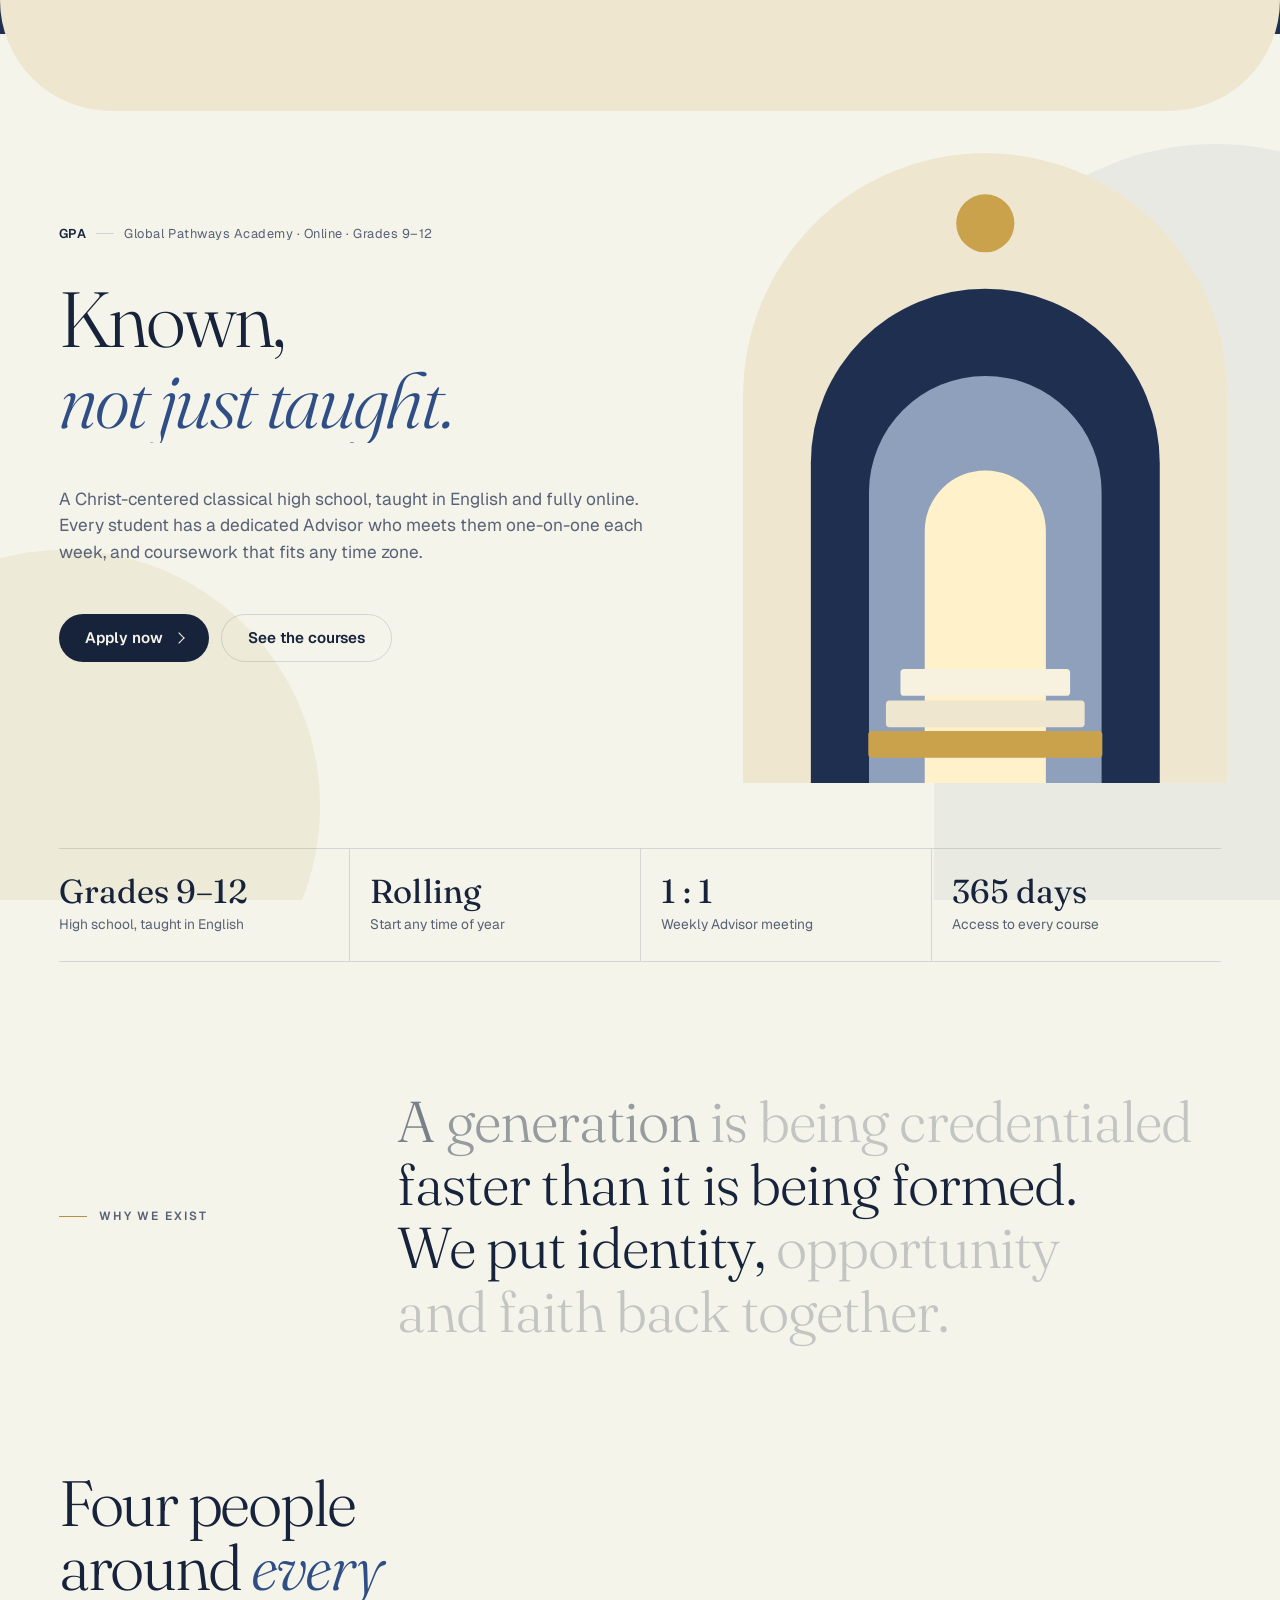
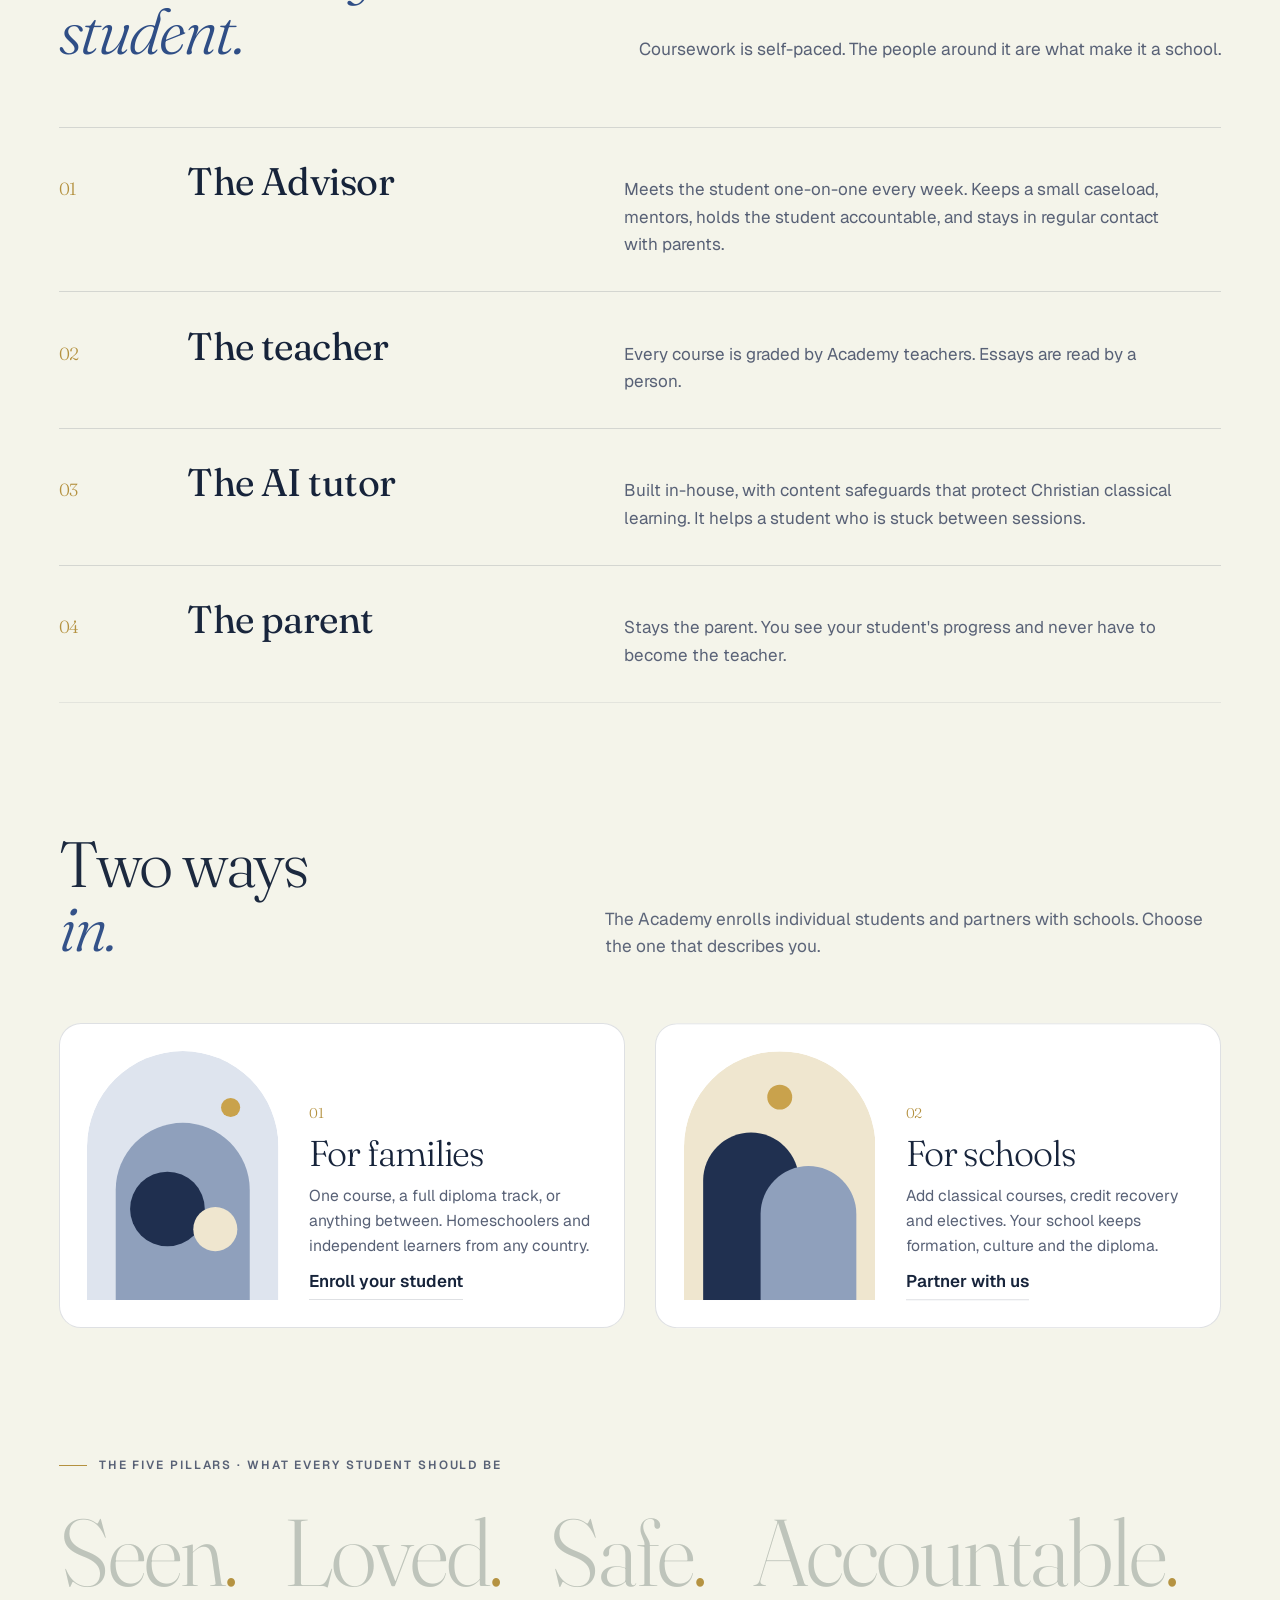
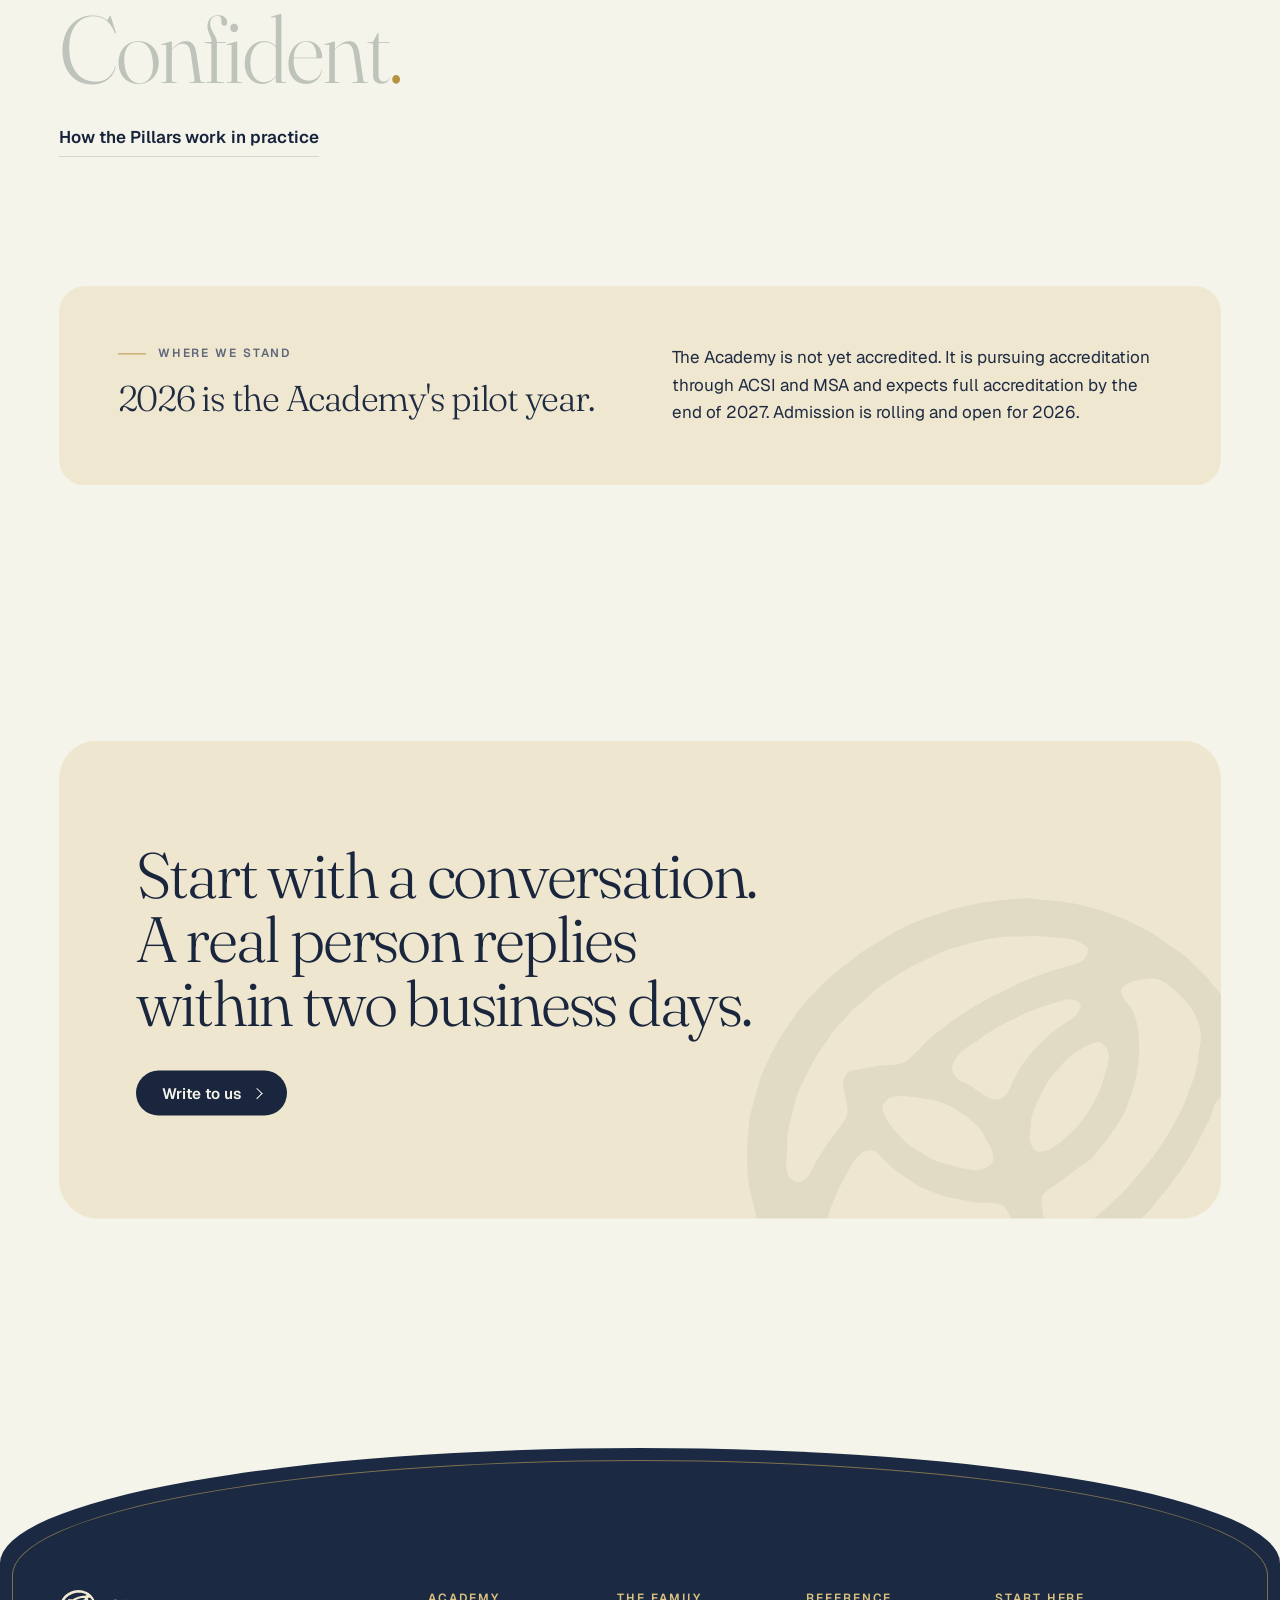
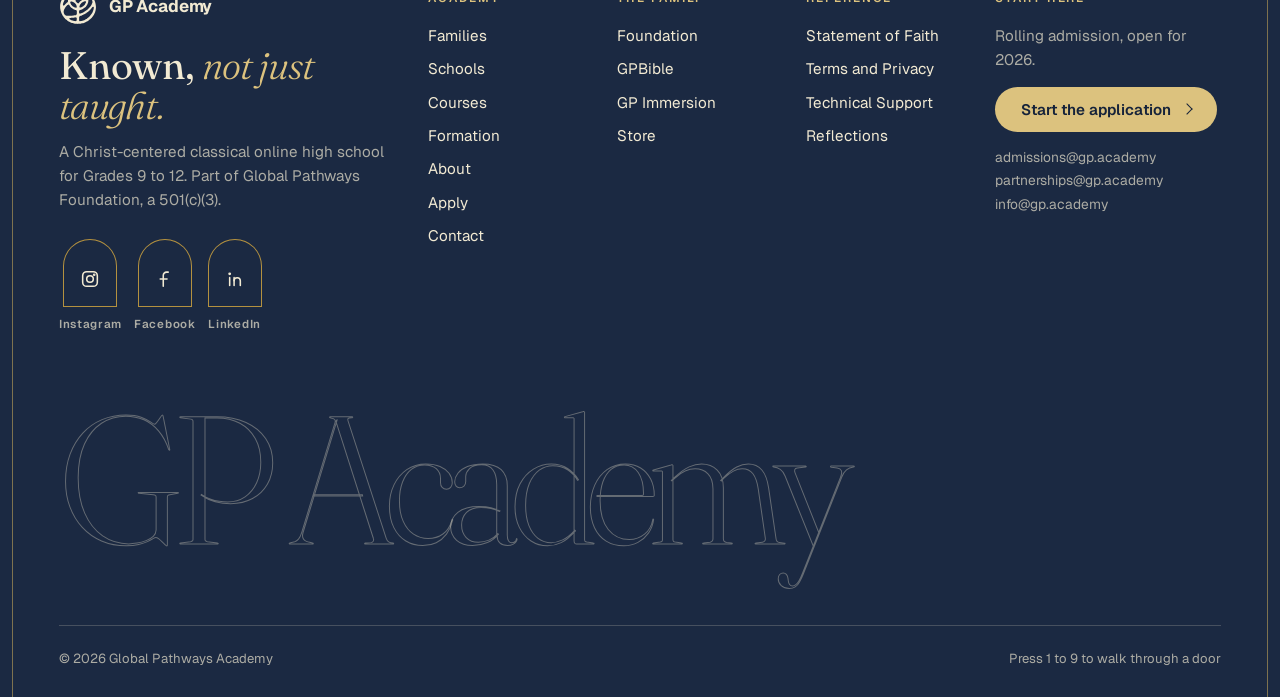
==== commit d1125d5e: "Complete the Academy site with the full published data Grows the Academy from seven pages to ten: ad" ====
--- a/academy/index.html
+++ b/academy/index.html
@@ -12,7 +12,7 @@
 <script>(function(){var d=document.documentElement;if(!(window.matchMedia&&matchMedia("(prefers-reduced-motion: reduce)").matches)){d.classList.add("intro");setTimeout(function(){d.classList.remove("intro")},4500)}})()</script>
 </head>
 <body class="site-academy">
-<svg width="0" height="0" style="position:absolute" aria-hidden="true"><defs><clipPath id="archclip"><path d="M0 520V200A200 200 0 0 1 400 200V520Z"/></clipPath></defs><symbol id="art-home" viewBox="0 0 400 520"><g clip-path="url(#archclip)"><path d="M0 520V200A200 200 0 0 1 400 200V520Z" fill="#EFE6CF"/><circle cx="200" cy="58" r="24" fill="#C9A24B"/><path d="M56 520V256A144 144 0 0 1 344 256V520Z" fill="var(--ever)"/><path d="M104 520V280A96 96 0 0 1 296 280V520Z" fill="#8FA0BC"/><path d="M150 520V312A50 50 0 0 1 250 312V520Z" fill="#FFF1C9"/><rect x="130" y="426" width="140" height="22" rx="3" fill="#F7F1DF"/><rect x="118" y="452" width="164" height="22" rx="3" fill="#EFE6CF"/><rect x="104" y="478" width="192" height="22" rx="3" fill="#C9A24B"/></g></symbol><symbol id="art-families" viewBox="0 0 400 520"><g clip-path="url(#archclip)"><path d="M0 520V200A200 200 0 0 1 400 200V520Z" fill="#DEE4EE"/><path d="M60 520V290A140 140 0 0 1 340 290V520Z" fill="#8FA0BC"/><circle cx="168" cy="330" r="78" fill="var(--ever)"/><circle cx="268" cy="372" r="46" fill="#EFE6CF"/><circle cx="300" cy="118" r="20" fill="#C9A24B"/></g></symbol><symbol id="art-schools" viewBox="0 0 400 520"><g clip-path="url(#archclip)"><path d="M0 520V200A200 200 0 0 1 400 200V520Z" fill="#EFE6CF"/><path d="M40 520V270A100 100 0 0 1 240 270V520Z" fill="var(--ever)"/><path d="M160 520V340A100 100 0 0 1 360 340V520Z" fill="#8FA0BC"/><circle cx="200" cy="96" r="26" fill="#C9A24B"/></g></symbol><symbol id="art-courses" viewBox="0 0 400 520"><g clip-path="url(#archclip)"><path d="M0 520V200A200 200 0 0 1 400 200V520Z" fill="#DEE4EE"/><circle cx="290" cy="150" r="34" fill="#C9A24B"/><rect x="70" y="462" width="260" height="38" rx="4" fill="var(--ever)"/><rect x="96" y="420" width="208" height="38" rx="4" fill="#EFE6CF"/><rect x="82" y="378" width="236" height="38" rx="4" fill="#8FA0BC"/><rect x="110" y="336" width="180" height="38" rx="4" fill="var(--ever)"/><rect x="92" y="294" width="216" height="38" rx="4" fill="#C9A24B"/></g></symbol><symbol id="art-formation" viewBox="0 0 400 520"><g clip-path="url(#archclip)"><path d="M0 520V200A200 200 0 0 1 400 200V520Z" fill="#EFE6CF"/><circle cx="200" cy="92" r="28" fill="#C9A24B"/><rect x="52" y="196" width="296" height="26" rx="3" fill="var(--ever)"/><rect x="66" y="222" width="34" height="298" fill="var(--ever)"/><rect x="124" y="222" width="34" height="298" fill="#8FA0BC"/><rect x="182" y="222" width="34" height="298" fill="var(--ever)"/><rect x="240" y="222" width="34" height="298" fill="#8FA0BC"/><rect x="298" y="222" width="34" height="298" fill="var(--ever)"/></g></symbol><symbol id="art-about" viewBox="0 0 400 520"><g clip-path="url(#archclip)"><path d="M0 520V200A200 200 0 0 1 400 200V520Z" fill="var(--ever)"/><path d="M22 520V200A178 178 0 0 1 378 200V520" fill="none" stroke="#C9A24B" stroke-width="1.5"/><use href="#gp-mark" x="92" y="176" width="216" height="204" fill="#EFE6CF"/></g></symbol><symbol id="art-apply" viewBox="0 0 400 520"><g clip-path="url(#archclip)"><path d="M0 520V200A200 200 0 0 1 400 200V520Z" fill="#DEE4EE"/><path d="M80 520V240A120 120 0 0 1 320 240V520Z" fill="var(--ever)"/><path d="M104 520V242A96 96 0 0 1 296 242V520Z" fill="#FFF1C9"/><path d="M196 520V146.1A96 96 0 0 1 296 242V520Z" fill="#8FA0BC"/><circle cx="216" cy="350" r="8" fill="#C9A24B"/></g></symbol><symbol id="gp-mark" viewBox="0 0 560 530"><path fill-rule="evenodd" d="M280.5 16.0C276.8 16.2 273.2 16.7 269.5 17.0C265.8 17.3 262.2 17.7 258.5 18.0C254.8 18.3 251.2 18.6 247.5 19.0C243.8 19.4 240.2 19.8 236.5 20.5C232.8 21.2 229.2 22.1 225.5 23.0C221.8 23.9 218.2 24.9 214.5 26.0C210.8 27.1 206.8 28.3 203.0 29.5C199.2 30.7 195.7 31.8 192.0 33.0C188.3 34.2 184.7 35.1 181.0 36.5C177.3 37.9 173.7 39.8 170.0 41.5C166.3 43.2 162.7 44.8 159.0 46.5C155.3 48.2 151.8 49.6 148.0 51.5C144.2 53.4 140.2 55.8 136.5 58.0C132.8 60.2 129.2 62.7 125.5 65.0C121.8 67.3 118.2 69.3 114.5 72.0C110.8 74.7 107.2 77.9 103.5 81.0C99.8 84.1 96.2 87.2 92.5 90.5C88.8 93.8 85.1 97.3 81.5 101.0C77.9 104.7 74.2 108.8 71.0 112.5C67.8 116.2 64.8 119.8 62.0 123.5C59.2 127.2 56.4 130.8 54.0 134.5C51.6 138.2 49.6 141.8 47.5 145.5C45.4 149.2 43.5 152.8 41.5 156.5C39.5 160.2 37.2 163.8 35.5 167.5C33.8 171.2 32.3 175.2 31.0 179.0C29.7 182.8 28.7 186.3 27.5 190.0C26.3 193.7 25.0 197.3 24.0 201.0C23.0 204.7 22.3 208.3 21.5 212.0C20.7 215.7 19.7 219.3 19.0 223.0C18.3 226.7 17.8 230.3 17.5 234.0C17.2 237.7 17.1 241.2 17.0 245.0C16.9 248.8 17.0 252.8 17.0 256.5C17.0 260.2 17.0 263.8 17.0 267.5C17.0 271.2 16.8 274.8 17.0 278.5C17.2 282.2 17.9 285.8 18.5 289.5C19.1 293.2 19.8 296.8 20.5 300.5C21.2 304.2 21.6 307.8 22.5 311.5C23.4 315.2 24.8 319.2 26.0 323.0C27.2 326.8 28.4 330.3 29.5 334.0C30.6 337.7 31.3 341.3 32.5 345.0C33.7 348.7 34.8 352.3 36.5 356.0C38.2 359.7 40.6 363.3 42.5 367.0C44.4 370.7 46.2 374.2 48.0 378.0C49.8 381.8 50.8 385.8 53.0 389.5C55.2 393.2 58.8 396.8 61.5 400.5C64.2 404.2 66.2 407.8 69.0 411.5C71.8 415.2 75.0 418.8 78.0 422.5C81.0 426.2 83.7 429.8 87.0 433.5C90.3 437.2 94.2 441.0 98.0 444.5C101.8 448.0 105.8 451.4 109.5 454.5C113.2 457.6 116.8 460.3 120.5 463.0C124.2 465.7 127.8 468.1 131.5 470.5C135.2 472.9 138.8 475.2 142.5 477.5C146.2 479.8 149.8 482.1 153.5 484.0C157.2 485.9 160.8 487.2 164.5 489.0C168.2 490.8 171.8 492.8 175.5 494.5C179.2 496.2 183.2 497.7 187.0 499.0C190.8 500.3 194.3 501.5 198.0 502.5C201.7 503.5 205.3 504.2 209.0 505.0C212.7 505.8 216.3 506.7 220.0 507.5C223.7 508.3 227.3 509.2 231.0 510.0C234.7 510.8 238.2 511.5 242.0 512.0C245.8 512.5 249.8 512.8 253.5 513.0C257.2 513.2 260.8 513.2 264.5 513.5C268.2 513.8 271.8 514.5 275.5 514.5C279.2 514.5 282.8 513.8 286.5 513.5C290.2 513.2 293.8 513.2 297.5 513.0C301.2 512.8 304.8 512.4 308.5 512.0C312.2 511.6 316.2 511.2 320.0 510.5C323.8 509.8 327.3 508.8 331.0 508.0C334.7 507.2 338.3 506.3 342.0 505.5C345.7 504.7 349.3 504.0 353.0 503.0C356.7 502.0 360.3 500.8 364.0 499.5C367.7 498.2 371.2 497.0 375.0 495.5C378.8 494.0 382.8 492.1 386.5 490.5C390.2 488.9 393.8 487.8 397.5 486.0C401.2 484.2 404.8 482.1 408.5 480.0C412.2 477.9 415.8 475.7 419.5 473.5C423.2 471.3 426.8 469.5 430.5 467.0C434.2 464.5 437.8 461.2 441.5 458.5C445.2 455.8 448.8 453.9 452.5 451.0C456.2 448.1 460.2 444.4 464.0 441.0C467.8 437.6 471.4 434.1 475.0 430.5C478.6 426.9 482.2 423.2 485.5 419.5C488.8 415.8 492.2 412.2 495.0 408.5C497.8 404.8 500.0 401.2 502.5 397.5C505.0 393.8 507.7 390.2 510.0 386.5C512.3 382.8 514.6 378.8 516.5 375.0C518.4 371.2 519.7 367.7 521.5 364.0C523.3 360.3 525.8 356.7 527.5 353.0C529.2 349.3 530.8 345.7 532.0 342.0C533.2 338.3 533.6 334.7 534.5 331.0C535.4 327.3 536.5 323.8 537.5 320.0C538.5 316.2 539.8 312.2 540.5 308.5C541.2 304.8 541.5 301.2 542.0 297.5C542.5 293.8 543.1 290.2 543.5 286.5C543.9 282.8 544.3 279.2 544.5 275.5C544.7 271.8 544.7 268.2 544.5 264.5C544.3 260.8 543.8 257.2 543.5 253.5C543.2 249.8 542.9 245.8 542.5 242.0C542.1 238.2 541.6 234.7 541.0 231.0C540.4 227.3 539.8 223.7 539.0 220.0C538.2 216.3 537.4 212.7 536.5 209.0C535.6 205.3 534.4 201.7 533.5 198.0C532.6 194.3 532.2 190.7 531.0 187.0C529.8 183.3 528.0 179.8 526.5 176.0C525.0 172.2 523.7 168.2 522.0 164.5C520.3 160.8 518.2 157.2 516.5 153.5C514.8 149.8 513.5 146.2 511.5 142.5C509.5 138.8 506.8 135.2 504.5 131.5C502.2 127.8 500.6 124.2 498.0 120.5C495.4 116.8 492.2 113.2 489.0 109.5C485.8 105.8 482.3 101.8 479.0 98.0C475.7 94.2 472.5 90.5 469.0 87.0C465.5 83.5 461.7 80.2 458.0 77.0C454.3 73.8 450.7 70.8 447.0 68.0C443.3 65.2 439.7 62.5 436.0 60.0C432.3 57.5 428.8 55.2 425.0 53.0C421.2 50.8 417.2 48.6 413.5 46.5C409.8 44.4 406.2 42.2 402.5 40.5C398.8 38.8 395.2 37.4 391.5 36.0C387.8 34.6 384.2 33.3 380.5 32.0C376.8 30.7 373.2 29.3 369.5 28.0C365.8 26.7 362.2 25.1 358.5 24.0C354.8 22.9 350.8 22.2 347.0 21.5C343.2 20.8 339.7 20.5 336.0 20.0C332.3 19.5 328.7 19.0 325.0 18.5C321.3 18.0 317.7 17.3 314.0 17.0C310.3 16.7 306.7 16.7 303.0 16.5C299.3 16.3 295.8 16.1 292.0 16.0C288.2 15.9 284.2 15.8 280.5 16.0ZM241.5 418.5C245.2 418.2 249.2 417.0 252.5 418.5C255.8 420.0 259.4 424.1 261.0 427.5C262.6 430.9 262.0 435.2 262.0 439.0C262.0 442.8 261.3 446.3 261.0 450.0C260.7 453.7 261.2 457.2 260.0 461.0C258.8 464.8 256.8 470.2 254.0 472.5C251.2 474.8 246.7 474.4 243.0 474.5C239.3 474.6 235.8 473.6 232.0 473.0C228.2 472.4 224.2 471.8 220.5 471.0C216.8 470.2 213.2 469.4 209.5 468.5C205.8 467.6 202.2 466.8 198.5 465.5C194.8 464.2 190.8 462.6 187.0 461.0C183.2 459.4 179.7 457.7 176.0 456.0C172.3 454.3 168.7 453.2 165.0 451.0C161.3 448.8 156.2 446.2 154.0 443.0C151.8 439.8 150.5 434.8 152.0 432.0C153.5 429.2 159.2 427.6 163.0 426.5C166.8 425.4 170.8 425.8 174.5 425.5C178.2 425.2 181.8 424.8 185.5 424.5C189.2 424.2 192.8 423.7 196.5 423.5C200.2 423.3 204.2 423.8 208.0 423.5C211.8 423.2 215.3 422.5 219.0 422.0C222.7 421.5 226.2 421.1 230.0 420.5C233.8 419.9 237.8 418.8 241.5 418.5ZM501.0 261.5C504.7 261.2 509.5 263.8 511.5 266.5C513.5 269.2 512.9 273.8 513.0 277.5C513.1 281.2 512.5 284.8 512.0 288.5C511.5 292.2 510.8 295.8 510.0 299.5C509.2 303.2 508.2 306.8 507.0 310.5C505.8 314.2 504.3 317.8 503.0 321.5C501.7 325.2 500.4 328.8 499.0 332.5C497.6 336.2 496.4 339.8 494.5 343.5C492.6 347.2 489.8 351.2 487.5 355.0C485.2 358.8 483.3 362.3 481.0 366.0C478.7 369.7 476.2 373.3 473.5 377.0C470.8 380.7 468.0 384.3 465.0 388.0C462.0 391.7 458.9 395.3 455.5 399.0C452.1 402.7 448.2 406.6 444.5 410.0C440.8 413.4 437.2 416.4 433.5 419.5C429.8 422.6 426.2 425.7 422.5 428.5C418.8 431.3 415.2 434.0 411.5 436.5C407.8 439.0 403.8 441.2 400.0 443.5C396.2 445.8 392.7 448.1 389.0 450.0C385.3 451.9 381.7 453.3 378.0 455.0C374.3 456.7 370.7 458.4 367.0 460.0C363.3 461.6 359.7 463.2 356.0 464.5C352.3 465.8 348.7 467.0 345.0 468.0C341.3 469.0 337.7 469.7 334.0 470.5C330.3 471.3 326.8 472.3 323.0 473.0C319.2 473.7 315.2 474.9 311.5 474.5C307.8 474.1 303.0 473.0 300.5 470.5C298.0 468.0 297.2 463.2 296.5 459.5C295.8 455.8 296.5 452.2 296.5 448.5C296.5 444.8 296.5 441.2 296.5 437.5C296.5 433.8 296.5 430.2 296.5 426.5C296.5 422.8 295.7 419.2 296.5 415.5C297.3 411.8 298.8 407.6 301.5 404.5C304.2 401.4 308.8 398.9 312.5 397.0C316.2 395.1 320.2 394.3 324.0 393.0C327.8 391.7 331.3 390.5 335.0 389.0C338.7 387.5 342.3 385.8 346.0 384.0C349.7 382.2 353.3 380.2 357.0 378.5C360.7 376.8 364.3 375.3 368.0 373.5C371.7 371.7 375.3 369.5 379.0 367.5C382.7 365.5 386.3 363.5 390.0 361.5C393.7 359.5 397.3 357.9 401.0 355.5C404.7 353.1 408.2 349.8 412.0 347.0C415.8 344.2 419.8 341.4 423.5 338.5C427.2 335.6 430.8 332.6 434.5 329.5C438.2 326.4 442.2 323.0 445.5 320.0C448.8 317.0 451.0 314.6 454.0 311.5C457.0 308.4 460.3 305.0 463.5 301.5C466.7 298.0 469.8 294.2 473.0 290.5C476.2 286.8 479.8 283.2 482.5 279.5C485.2 275.8 486.4 271.5 489.5 268.5C492.6 265.5 497.3 261.8 501.0 261.5ZM136.5 230.0C140.2 229.2 144.4 229.8 147.5 232.0C150.6 234.2 152.6 239.3 155.0 243.0C157.4 246.7 159.2 250.3 162.0 254.0C164.8 257.7 168.2 261.3 171.5 265.0C174.8 268.7 177.9 272.7 181.5 276.0C185.1 279.3 189.2 282.2 193.0 285.0C196.8 287.8 200.3 290.4 204.0 292.5C207.7 294.6 211.3 295.8 215.0 297.5C218.7 299.2 222.3 301.3 226.0 303.0C229.7 304.7 233.2 306.2 237.0 307.5C240.8 308.8 244.8 309.0 248.5 310.5C252.2 312.0 257.1 313.7 259.5 316.5C261.9 319.3 262.4 323.8 263.0 327.5C263.6 331.2 263.0 334.8 263.0 338.5C263.0 342.2 263.0 345.8 263.0 349.5C263.0 353.2 263.3 357.2 263.0 361.0C262.7 364.8 262.7 368.5 261.0 372.0C259.3 375.5 256.2 379.8 253.0 382.0C249.8 384.2 245.7 384.1 242.0 385.0C238.3 385.9 234.8 386.8 231.0 387.5C227.2 388.2 223.2 388.9 219.5 389.5C215.8 390.1 212.2 390.5 208.5 391.0C204.8 391.5 201.2 392.1 197.5 392.5C193.8 392.9 190.2 393.2 186.5 393.5C182.8 393.8 179.2 394.2 175.5 394.5C171.8 394.8 168.2 394.9 164.5 395.0C160.8 395.1 156.8 395.0 153.0 395.0C149.2 395.0 145.7 395.2 142.0 395.0C138.3 394.8 134.7 394.2 131.0 394.0C127.3 393.8 123.7 393.8 120.0 393.5C116.3 393.2 112.8 393.1 109.0 392.5C105.2 391.9 101.1 391.9 97.5 390.0C93.9 388.1 90.4 384.3 87.5 381.0C84.6 377.7 82.2 373.7 80.0 370.0C77.8 366.3 76.1 362.7 74.5 359.0C72.9 355.3 71.4 351.8 70.5 348.0C69.6 344.2 69.2 340.2 69.0 336.5C68.8 332.8 68.8 329.2 69.5 325.5C70.2 321.8 71.8 318.2 73.0 314.5C74.2 310.8 75.5 307.2 77.0 303.5C78.5 299.8 80.1 296.2 82.0 292.5C83.9 288.8 86.2 284.8 88.5 281.0C90.8 277.2 93.3 273.7 96.0 270.0C98.7 266.3 101.4 262.7 104.5 259.0C107.6 255.3 111.1 251.7 114.5 248.0C117.9 244.3 121.3 240.0 125.0 237.0C128.7 234.0 132.8 230.8 136.5 230.0ZM175.5 184.0C178.9 183.0 182.8 184.2 186.5 185.0C190.2 185.8 193.8 187.2 197.5 188.5C201.2 189.8 204.8 191.4 208.5 193.0C212.2 194.6 215.8 195.8 219.5 198.0C223.2 200.2 226.9 203.0 230.5 206.0C234.1 209.0 237.8 212.5 241.0 216.0C244.2 219.5 247.5 223.3 250.0 227.0C252.5 230.7 254.5 234.3 256.0 238.0C257.5 241.7 258.1 245.3 259.0 249.0C259.9 252.7 261.4 256.3 261.5 260.0C261.6 263.7 261.7 268.4 259.5 271.0C257.3 273.6 252.2 275.1 248.5 275.5C244.8 275.9 241.2 274.7 237.5 273.5C233.8 272.3 230.2 270.3 226.5 268.5C222.8 266.7 219.2 264.6 215.5 262.5C211.8 260.4 208.2 258.8 204.5 256.0C200.8 253.2 197.1 249.0 193.5 245.5C189.9 242.0 185.9 238.6 183.0 235.0C180.1 231.4 178.1 227.7 176.0 224.0C173.9 220.3 172.1 216.7 170.5 213.0C168.9 209.3 167.2 205.7 166.5 202.0C165.8 198.3 164.5 194.0 166.0 191.0C167.5 188.0 172.1 185.0 175.5 184.0ZM382.0 180.5C385.8 180.2 390.2 179.5 393.0 181.5C395.8 183.5 398.2 188.8 398.5 192.5C398.8 196.2 396.7 200.2 395.0 204.0C393.3 207.8 390.8 211.2 388.5 215.0C386.2 218.8 384.2 222.7 381.5 226.5C378.8 230.3 375.4 234.3 372.0 238.0C368.6 241.7 364.8 245.2 361.0 248.5C357.2 251.8 353.3 254.9 349.5 257.5C345.7 260.1 341.8 262.0 338.0 264.0C334.2 266.0 330.8 268.0 327.0 269.5C323.2 271.0 319.3 272.8 315.5 273.0C311.7 273.2 306.4 272.8 304.0 270.5C301.6 268.2 300.9 263.2 301.0 259.5C301.1 255.8 303.2 251.8 304.5 248.0C305.8 244.2 306.6 240.2 308.5 236.5C310.4 232.8 313.2 229.2 316.0 225.5C318.8 221.8 322.1 217.8 325.5 214.0C328.9 210.2 332.8 206.1 336.5 203.0C340.2 199.9 343.8 198.0 347.5 195.5C351.2 193.0 355.2 190.0 359.0 188.0C362.8 186.0 366.7 184.8 370.5 183.5C374.3 182.2 378.2 180.8 382.0 180.5ZM363.5 131.5C367.2 131.5 371.2 130.7 374.5 132.0C377.8 133.3 382.8 136.7 383.0 139.5C383.2 142.3 378.6 146.7 375.5 149.0C372.4 151.3 368.2 152.0 364.5 153.5C360.8 155.0 356.8 156.4 353.0 158.0C349.2 159.6 345.8 161.0 342.0 163.0C338.2 165.0 334.2 167.6 330.5 170.0C326.8 172.4 323.2 174.6 319.5 177.5C315.8 180.4 311.6 184.0 308.0 187.5C304.4 191.0 301.2 194.8 298.0 198.5C294.8 202.2 292.0 207.4 288.5 209.5C285.0 211.6 280.8 212.2 277.0 211.0C273.2 209.8 269.5 205.8 266.0 202.5C262.5 199.2 259.4 194.5 256.0 191.0C252.6 187.5 247.7 185.0 245.5 181.5C243.3 178.0 242.1 173.6 243.0 170.0C243.9 166.4 247.8 162.8 251.0 160.0C254.2 157.2 258.8 155.2 262.5 153.5C266.2 151.8 269.8 151.3 273.5 150.0C277.2 148.7 280.8 146.8 284.5 145.5C288.2 144.2 292.2 143.1 296.0 142.0C299.8 140.9 303.2 139.9 307.0 139.0C310.8 138.1 314.8 137.2 318.5 136.5C322.2 135.8 325.8 135.1 329.5 134.5C333.2 133.9 337.2 133.4 341.0 133.0C344.8 132.6 348.2 132.2 352.0 132.0C355.8 131.8 359.8 131.5 363.5 131.5ZM437.0 130.0C440.7 129.2 444.3 129.8 448.0 130.0C451.7 130.2 455.3 130.1 459.0 131.5C462.7 132.9 466.8 135.5 470.0 138.5C473.2 141.5 476.0 145.8 478.5 149.5C481.0 153.2 483.1 156.8 485.0 160.5C486.9 164.2 488.8 167.8 490.0 171.5C491.2 175.2 492.0 178.8 492.5 182.5C493.0 186.2 493.3 189.8 493.0 193.5C492.7 197.2 491.8 200.8 490.5 204.5C489.2 208.2 487.0 211.8 485.5 215.5C484.0 219.2 483.2 222.8 481.5 226.5C479.8 230.2 477.8 233.8 475.5 237.5C473.2 241.2 470.5 244.8 468.0 248.5C465.5 252.2 463.2 255.8 460.5 259.5C457.8 263.2 454.7 266.8 451.5 270.5C448.3 274.2 444.6 278.2 441.5 281.5C438.4 284.8 436.2 286.9 433.0 290.0C429.8 293.1 425.7 296.8 422.0 300.0C418.3 303.2 414.7 306.2 411.0 309.0C407.3 311.8 403.7 314.3 400.0 317.0C396.3 319.7 392.7 322.4 389.0 325.0C385.3 327.6 381.7 330.2 378.0 332.5C374.3 334.8 370.7 336.5 367.0 338.5C363.3 340.5 359.7 342.6 356.0 344.5C352.3 346.4 348.7 348.2 345.0 350.0C341.3 351.8 337.7 353.5 334.0 355.0C330.3 356.5 326.7 357.8 323.0 359.0C319.3 360.2 315.7 362.3 312.0 362.5C308.3 362.7 303.7 362.2 301.0 360.0C298.3 357.8 296.9 352.7 296.0 349.0C295.1 345.3 295.4 341.7 295.5 338.0C295.6 334.3 295.8 330.7 296.5 327.0C297.2 323.3 297.2 318.8 299.5 316.0C301.8 313.2 306.8 311.7 310.5 310.0C314.2 308.3 317.8 307.4 321.5 306.0C325.2 304.6 328.8 303.1 332.5 301.5C336.2 299.9 339.8 298.0 343.5 296.5C347.2 295.0 350.8 294.5 354.5 292.5C358.2 290.5 361.8 287.2 365.5 284.5C369.2 281.8 372.8 279.4 376.5 276.5C380.2 273.6 383.8 270.4 387.5 267.0C391.2 263.6 395.3 259.7 398.5 256.0C401.7 252.3 404.0 248.7 406.5 245.0C409.0 241.3 411.3 237.7 413.5 234.0C415.7 230.3 417.8 226.7 419.5 223.0C421.2 219.3 422.6 215.7 424.0 212.0C425.4 208.3 426.9 204.7 428.0 201.0C429.1 197.3 429.8 193.7 430.5 190.0C431.2 186.3 432.1 182.7 432.5 179.0C432.9 175.3 433.1 171.7 433.0 168.0C432.9 164.3 433.0 160.7 432.0 157.0C431.0 153.3 428.0 149.7 427.0 146.0C426.0 142.3 424.3 137.7 426.0 135.0C427.7 132.3 433.3 130.8 437.0 130.0ZM273.0 54.0C276.8 53.8 280.3 53.6 284.0 53.5C287.7 53.4 291.3 53.5 295.0 53.5C298.7 53.5 302.2 53.3 306.0 53.5C309.8 53.7 313.8 54.1 317.5 54.5C321.2 54.9 324.8 55.3 328.5 56.0C332.2 56.7 335.8 57.7 339.5 58.5C343.2 59.3 346.8 60.1 350.5 61.0C354.2 61.9 358.2 62.8 362.0 64.0C365.8 65.2 369.3 66.8 373.0 68.0C376.7 69.2 380.3 70.0 384.0 71.5C387.7 73.0 391.8 74.4 395.0 77.0C398.2 79.6 403.1 83.8 403.5 87.0C403.9 90.2 400.3 94.5 397.5 96.5C394.7 98.5 390.2 98.5 386.5 99.0C382.8 99.5 379.2 99.3 375.5 99.5C371.8 99.7 367.8 99.8 364.0 100.0C360.2 100.2 356.7 100.7 353.0 101.0C349.3 101.3 345.7 101.6 342.0 102.0C338.3 102.4 334.8 102.8 331.0 103.5C327.2 104.2 323.2 105.2 319.5 106.0C315.8 106.8 312.2 107.8 308.5 108.5C304.8 109.2 301.2 109.6 297.5 110.5C293.8 111.4 290.2 112.9 286.5 114.0C282.8 115.1 278.8 115.8 275.0 117.0C271.2 118.2 267.7 119.7 264.0 121.0C260.3 122.3 256.7 123.5 253.0 125.0C249.3 126.5 245.8 128.3 242.0 130.0C238.2 131.7 234.2 133.1 230.5 135.0C226.8 136.9 223.2 139.3 219.5 141.5C215.8 143.7 212.2 146.1 208.5 148.0C204.8 149.9 201.2 152.2 197.5 153.0C193.8 153.8 189.8 152.9 186.0 152.5C182.2 152.1 178.7 151.0 175.0 150.5C171.3 150.0 167.7 149.8 164.0 149.5C160.3 149.2 156.8 149.1 153.0 149.0C149.2 148.9 144.7 147.7 141.5 149.0C138.3 150.3 135.5 153.8 134.0 157.0C132.5 160.2 132.8 164.3 132.5 168.0C132.2 171.7 132.5 175.2 132.0 179.0C131.5 182.8 131.6 186.9 129.5 190.5C127.4 194.1 123.0 197.3 119.5 200.5C116.0 203.7 112.2 206.4 108.5 209.5C104.8 212.6 101.2 215.6 97.5 219.0C93.8 222.4 90.1 226.3 86.5 230.0C82.9 233.7 79.6 238.8 76.0 241.0C72.4 243.2 68.0 244.7 65.0 243.5C62.0 242.3 59.0 237.5 58.0 234.0C57.0 230.5 58.2 226.2 59.0 222.5C59.8 218.8 61.4 215.2 62.5 211.5C63.6 207.8 64.3 204.2 65.5 200.5C66.7 196.8 67.8 193.2 69.5 189.5C71.2 185.8 73.5 181.8 75.5 178.0C77.5 174.2 79.4 170.7 81.5 167.0C83.6 163.3 85.4 159.7 88.0 156.0C90.6 152.3 93.9 148.7 97.0 145.0C100.1 141.3 103.2 137.7 106.5 134.0C109.8 130.3 113.4 126.4 117.0 123.0C120.6 119.6 124.3 116.7 128.0 113.5C131.7 110.3 135.2 106.8 139.0 104.0C142.8 101.2 146.8 99.0 150.5 96.5C154.2 94.0 157.8 91.1 161.5 89.0C165.2 86.9 168.8 85.8 172.5 84.0C176.2 82.2 179.8 79.9 183.5 78.0C187.2 76.1 191.2 74.0 195.0 72.5C198.8 71.0 202.3 70.2 206.0 69.0C209.7 67.8 213.3 66.2 217.0 65.0C220.7 63.8 224.2 62.9 228.0 62.0C231.8 61.1 235.8 60.3 239.5 59.5C243.2 58.7 246.8 57.8 250.5 57.0C254.2 56.2 257.8 55.5 261.5 55.0C265.2 54.5 269.2 54.2 273.0 54.0Z"/></symbol></svg>
+<svg width="0" height="0" style="position:absolute" aria-hidden="true"><defs><clipPath id="archclip"><path d="M0 520V200A200 200 0 0 1 400 200V520Z"/></clipPath></defs><symbol id="art-home" viewBox="0 0 400 520"><g clip-path="url(#archclip)"><path d="M0 520V200A200 200 0 0 1 400 200V520Z" fill="#EFE6CF"/><circle cx="200" cy="58" r="24" fill="#C9A24B"/><path d="M56 520V256A144 144 0 0 1 344 256V520Z" fill="var(--ever)"/><path d="M104 520V280A96 96 0 0 1 296 280V520Z" fill="#8FA0BC"/><path d="M150 520V312A50 50 0 0 1 250 312V520Z" fill="#FFF1C9"/><rect x="130" y="426" width="140" height="22" rx="3" fill="#F7F1DF"/><rect x="118" y="452" width="164" height="22" rx="3" fill="#EFE6CF"/><rect x="104" y="478" width="192" height="22" rx="3" fill="#C9A24B"/></g></symbol><symbol id="art-families" viewBox="0 0 400 520"><g clip-path="url(#archclip)"><path d="M0 520V200A200 200 0 0 1 400 200V520Z" fill="#DEE4EE"/><path d="M60 520V290A140 140 0 0 1 340 290V520Z" fill="#8FA0BC"/><circle cx="168" cy="330" r="78" fill="var(--ever)"/><circle cx="268" cy="372" r="46" fill="#EFE6CF"/><circle cx="300" cy="118" r="20" fill="#C9A24B"/></g></symbol><symbol id="art-schools" viewBox="0 0 400 520"><g clip-path="url(#archclip)"><path d="M0 520V200A200 200 0 0 1 400 200V520Z" fill="#EFE6CF"/><path d="M40 520V270A100 100 0 0 1 240 270V520Z" fill="var(--ever)"/><path d="M160 520V340A100 100 0 0 1 360 340V520Z" fill="#8FA0BC"/><circle cx="200" cy="96" r="26" fill="#C9A24B"/></g></symbol><symbol id="art-courses" viewBox="0 0 400 520"><g clip-path="url(#archclip)"><path d="M0 520V200A200 200 0 0 1 400 200V520Z" fill="#DEE4EE"/><circle cx="290" cy="150" r="34" fill="#C9A24B"/><rect x="70" y="462" width="260" height="38" rx="4" fill="var(--ever)"/><rect x="96" y="420" width="208" height="38" rx="4" fill="#EFE6CF"/><rect x="82" y="378" width="236" height="38" rx="4" fill="#8FA0BC"/><rect x="110" y="336" width="180" height="38" rx="4" fill="var(--ever)"/><rect x="92" y="294" width="216" height="38" rx="4" fill="#C9A24B"/></g></symbol><symbol id="art-formation" viewBox="0 0 400 520"><g clip-path="url(#archclip)"><path d="M0 520V200A200 200 0 0 1 400 200V520Z" fill="#EFE6CF"/><circle cx="200" cy="92" r="28" fill="#C9A24B"/><rect x="52" y="196" width="296" height="26" rx="3" fill="var(--ever)"/><rect x="66" y="222" width="34" height="298" fill="var(--ever)"/><rect x="124" y="222" width="34" height="298" fill="#8FA0BC"/><rect x="182" y="222" width="34" height="298" fill="var(--ever)"/><rect x="240" y="222" width="34" height="298" fill="#8FA0BC"/><rect x="298" y="222" width="34" height="298" fill="var(--ever)"/></g></symbol><symbol id="art-about" viewBox="0 0 400 520"><g clip-path="url(#archclip)"><path d="M0 520V200A200 200 0 0 1 400 200V520Z" fill="var(--ever)"/><path d="M22 520V200A178 178 0 0 1 378 200V520" fill="none" stroke="#C9A24B" stroke-width="1.5"/><use href="#gp-mark" x="92" y="176" width="216" height="204" fill="#EFE6CF"/></g></symbol><symbol id="art-apply" viewBox="0 0 400 520"><g clip-path="url(#archclip)"><path d="M0 520V200A200 200 0 0 1 400 200V520Z" fill="#DEE4EE"/><path d="M80 520V240A120 120 0 0 1 320 240V520Z" fill="var(--ever)"/><path d="M104 520V242A96 96 0 0 1 296 242V520Z" fill="#FFF1C9"/><path d="M196 520V146.1A96 96 0 0 1 296 242V520Z" fill="#8FA0BC"/><circle cx="216" cy="350" r="8" fill="#C9A24B"/></g></symbol><symbol id="art-faith" viewBox="0 0 400 520"><g clip-path="url(#archclip)"><path d="M0 520V200A200 200 0 0 1 400 200V520Z" fill="var(--ever)"/><path d="M22 520V200A178 178 0 0 1 378 200V520" fill="none" stroke="#C9A24B" stroke-width="1.5"/><rect x="186" y="150" width="28" height="250" rx="3" fill="#EFE6CF"/><rect x="126" y="214" width="148" height="28" rx="3" fill="#EFE6CF"/><circle cx="200" cy="96" r="14" fill="#C9A24B"/></g></symbol><symbol id="art-contact" viewBox="0 0 400 520"><g clip-path="url(#archclip)"><path d="M0 520V200A200 200 0 0 1 400 200V520Z" fill="#DEE4EE"/><rect x="62" y="236" width="276" height="184" rx="4" fill="#EFE6CF"/><path d="M62 236L200 346L338 236Z" fill="var(--ever)"/><circle cx="200" cy="336" r="26" fill="#C9A24B"/></g></symbol><symbol id="art-policies" viewBox="0 0 400 520"><g clip-path="url(#archclip)"><path d="M0 520V200A200 200 0 0 1 400 200V520Z" fill="#EFE6CF"/><rect x="96" y="150" width="208" height="290" rx="6" fill="#FBF7EA"/><rect x="124" y="190" width="152" height="12" rx="3" fill="var(--ever)"/><rect x="124" y="222" width="120" height="12" rx="3" fill="#8FA0BC"/><rect x="124" y="254" width="152" height="12" rx="3" fill="#8FA0BC"/><rect x="124" y="286" width="96" height="12" rx="3" fill="#8FA0BC"/><rect x="124" y="318" width="140" height="12" rx="3" fill="#8FA0BC"/><circle cx="262" cy="392" r="26" fill="#C9A24B"/></g></symbol><symbol id="gp-mark" viewBox="0 0 560 530"><path fill-rule="evenodd" d="M280.5 16.0C276.8 16.2 273.2 16.7 269.5 17.0C265.8 17.3 262.2 17.7 258.5 18.0C254.8 18.3 251.2 18.6 247.5 19.0C243.8 19.4 240.2 19.8 236.5 20.5C232.8 21.2 229.2 22.1 225.5 23.0C221.8 23.9 218.2 24.9 214.5 26.0C210.8 27.1 206.8 28.3 203.0 29.5C199.2 30.7 195.7 31.8 192.0 33.0C188.3 34.2 184.7 35.1 181.0 36.5C177.3 37.9 173.7 39.8 170.0 41.5C166.3 43.2 162.7 44.8 159.0 46.5C155.3 48.2 151.8 49.6 148.0 51.5C144.2 53.4 140.2 55.8 136.5 58.0C132.8 60.2 129.2 62.7 125.5 65.0C121.8 67.3 118.2 69.3 114.5 72.0C110.8 74.7 107.2 77.9 103.5 81.0C99.8 84.1 96.2 87.2 92.5 90.5C88.8 93.8 85.1 97.3 81.5 101.0C77.9 104.7 74.2 108.8 71.0 112.5C67.8 116.2 64.8 119.8 62.0 123.5C59.2 127.2 56.4 130.8 54.0 134.5C51.6 138.2 49.6 141.8 47.5 145.5C45.4 149.2 43.5 152.8 41.5 156.5C39.5 160.2 37.2 163.8 35.5 167.5C33.8 171.2 32.3 175.2 31.0 179.0C29.7 182.8 28.7 186.3 27.5 190.0C26.3 193.7 25.0 197.3 24.0 201.0C23.0 204.7 22.3 208.3 21.5 212.0C20.7 215.7 19.7 219.3 19.0 223.0C18.3 226.7 17.8 230.3 17.5 234.0C17.2 237.7 17.1 241.2 17.0 245.0C16.9 248.8 17.0 252.8 17.0 256.5C17.0 260.2 17.0 263.8 17.0 267.5C17.0 271.2 16.8 274.8 17.0 278.5C17.2 282.2 17.9 285.8 18.5 289.5C19.1 293.2 19.8 296.8 20.5 300.5C21.2 304.2 21.6 307.8 22.5 311.5C23.4 315.2 24.8 319.2 26.0 323.0C27.2 326.8 28.4 330.3 29.5 334.0C30.6 337.7 31.3 341.3 32.5 345.0C33.7 348.7 34.8 352.3 36.5 356.0C38.2 359.7 40.6 363.3 42.5 367.0C44.4 370.7 46.2 374.2 48.0 378.0C49.8 381.8 50.8 385.8 53.0 389.5C55.2 393.2 58.8 396.8 61.5 400.5C64.2 404.2 66.2 407.8 69.0 411.5C71.8 415.2 75.0 418.8 78.0 422.5C81.0 426.2 83.7 429.8 87.0 433.5C90.3 437.2 94.2 441.0 98.0 444.5C101.8 448.0 105.8 451.4 109.5 454.5C113.2 457.6 116.8 460.3 120.5 463.0C124.2 465.7 127.8 468.1 131.5 470.5C135.2 472.9 138.8 475.2 142.5 477.5C146.2 479.8 149.8 482.1 153.5 484.0C157.2 485.9 160.8 487.2 164.5 489.0C168.2 490.8 171.8 492.8 175.5 494.5C179.2 496.2 183.2 497.7 187.0 499.0C190.8 500.3 194.3 501.5 198.0 502.5C201.7 503.5 205.3 504.2 209.0 505.0C212.7 505.8 216.3 506.7 220.0 507.5C223.7 508.3 227.3 509.2 231.0 510.0C234.7 510.8 238.2 511.5 242.0 512.0C245.8 512.5 249.8 512.8 253.5 513.0C257.2 513.2 260.8 513.2 264.5 513.5C268.2 513.8 271.8 514.5 275.5 514.5C279.2 514.5 282.8 513.8 286.5 513.5C290.2 513.2 293.8 513.2 297.5 513.0C301.2 512.8 304.8 512.4 308.5 512.0C312.2 511.6 316.2 511.2 320.0 510.5C323.8 509.8 327.3 508.8 331.0 508.0C334.7 507.2 338.3 506.3 342.0 505.5C345.7 504.7 349.3 504.0 353.0 503.0C356.7 502.0 360.3 500.8 364.0 499.5C367.7 498.2 371.2 497.0 375.0 495.5C378.8 494.0 382.8 492.1 386.5 490.5C390.2 488.9 393.8 487.8 397.5 486.0C401.2 484.2 404.8 482.1 408.5 480.0C412.2 477.9 415.8 475.7 419.5 473.5C423.2 471.3 426.8 469.5 430.5 467.0C434.2 464.5 437.8 461.2 441.5 458.5C445.2 455.8 448.8 453.9 452.5 451.0C456.2 448.1 460.2 444.4 464.0 441.0C467.8 437.6 471.4 434.1 475.0 430.5C478.6 426.9 482.2 423.2 485.5 419.5C488.8 415.8 492.2 412.2 495.0 408.5C497.8 404.8 500.0 401.2 502.5 397.5C505.0 393.8 507.7 390.2 510.0 386.5C512.3 382.8 514.6 378.8 516.5 375.0C518.4 371.2 519.7 367.7 521.5 364.0C523.3 360.3 525.8 356.7 527.5 353.0C529.2 349.3 530.8 345.7 532.0 342.0C533.2 338.3 533.6 334.7 534.5 331.0C535.4 327.3 536.5 323.8 537.5 320.0C538.5 316.2 539.8 312.2 540.5 308.5C541.2 304.8 541.5 301.2 542.0 297.5C542.5 293.8 543.1 290.2 543.5 286.5C543.9 282.8 544.3 279.2 544.5 275.5C544.7 271.8 544.7 268.2 544.5 264.5C544.3 260.8 543.8 257.2 543.5 253.5C543.2 249.8 542.9 245.8 542.5 242.0C542.1 238.2 541.6 234.7 541.0 231.0C540.4 227.3 539.8 223.7 539.0 220.0C538.2 216.3 537.4 212.7 536.5 209.0C535.6 205.3 534.4 201.7 533.5 198.0C532.6 194.3 532.2 190.7 531.0 187.0C529.8 183.3 528.0 179.8 526.5 176.0C525.0 172.2 523.7 168.2 522.0 164.5C520.3 160.8 518.2 157.2 516.5 153.5C514.8 149.8 513.5 146.2 511.5 142.5C509.5 138.8 506.8 135.2 504.5 131.5C502.2 127.8 500.6 124.2 498.0 120.5C495.4 116.8 492.2 113.2 489.0 109.5C485.8 105.8 482.3 101.8 479.0 98.0C475.7 94.2 472.5 90.5 469.0 87.0C465.5 83.5 461.7 80.2 458.0 77.0C454.3 73.8 450.7 70.8 447.0 68.0C443.3 65.2 439.7 62.5 436.0 60.0C432.3 57.5 428.8 55.2 425.0 53.0C421.2 50.8 417.2 48.6 413.5 46.5C409.8 44.4 406.2 42.2 402.5 40.5C398.8 38.8 395.2 37.4 391.5 36.0C387.8 34.6 384.2 33.3 380.5 32.0C376.8 30.7 373.2 29.3 369.5 28.0C365.8 26.7 362.2 25.1 358.5 24.0C354.8 22.9 350.8 22.2 347.0 21.5C343.2 20.8 339.7 20.5 336.0 20.0C332.3 19.5 328.7 19.0 325.0 18.5C321.3 18.0 317.7 17.3 314.0 17.0C310.3 16.7 306.7 16.7 303.0 16.5C299.3 16.3 295.8 16.1 292.0 16.0C288.2 15.9 284.2 15.8 280.5 16.0ZM241.5 418.5C245.2 418.2 249.2 417.0 252.5 418.5C255.8 420.0 259.4 424.1 261.0 427.5C262.6 430.9 262.0 435.2 262.0 439.0C262.0 442.8 261.3 446.3 261.0 450.0C260.7 453.7 261.2 457.2 260.0 461.0C258.8 464.8 256.8 470.2 254.0 472.5C251.2 474.8 246.7 474.4 243.0 474.5C239.3 474.6 235.8 473.6 232.0 473.0C228.2 472.4 224.2 471.8 220.5 471.0C216.8 470.2 213.2 469.4 209.5 468.5C205.8 467.6 202.2 466.8 198.5 465.5C194.8 464.2 190.8 462.6 187.0 461.0C183.2 459.4 179.7 457.7 176.0 456.0C172.3 454.3 168.7 453.2 165.0 451.0C161.3 448.8 156.2 446.2 154.0 443.0C151.8 439.8 150.5 434.8 152.0 432.0C153.5 429.2 159.2 427.6 163.0 426.5C166.8 425.4 170.8 425.8 174.5 425.5C178.2 425.2 181.8 424.8 185.5 424.5C189.2 424.2 192.8 423.7 196.5 423.5C200.2 423.3 204.2 423.8 208.0 423.5C211.8 423.2 215.3 422.5 219.0 422.0C222.7 421.5 226.2 421.1 230.0 420.5C233.8 419.9 237.8 418.8 241.5 418.5ZM501.0 261.5C504.7 261.2 509.5 263.8 511.5 266.5C513.5 269.2 512.9 273.8 513.0 277.5C513.1 281.2 512.5 284.8 512.0 288.5C511.5 292.2 510.8 295.8 510.0 299.5C509.2 303.2 508.2 306.8 507.0 310.5C505.8 314.2 504.3 317.8 503.0 321.5C501.7 325.2 500.4 328.8 499.0 332.5C497.6 336.2 496.4 339.8 494.5 343.5C492.6 347.2 489.8 351.2 487.5 355.0C485.2 358.8 483.3 362.3 481.0 366.0C478.7 369.7 476.2 373.3 473.5 377.0C470.8 380.7 468.0 384.3 465.0 388.0C462.0 391.7 458.9 395.3 455.5 399.0C452.1 402.7 448.2 406.6 444.5 410.0C440.8 413.4 437.2 416.4 433.5 419.5C429.8 422.6 426.2 425.7 422.5 428.5C418.8 431.3 415.2 434.0 411.5 436.5C407.8 439.0 403.8 441.2 400.0 443.5C396.2 445.8 392.7 448.1 389.0 450.0C385.3 451.9 381.7 453.3 378.0 455.0C374.3 456.7 370.7 458.4 367.0 460.0C363.3 461.6 359.7 463.2 356.0 464.5C352.3 465.8 348.7 467.0 345.0 468.0C341.3 469.0 337.7 469.7 334.0 470.5C330.3 471.3 326.8 472.3 323.0 473.0C319.2 473.7 315.2 474.9 311.5 474.5C307.8 474.1 303.0 473.0 300.5 470.5C298.0 468.0 297.2 463.2 296.5 459.5C295.8 455.8 296.5 452.2 296.5 448.5C296.5 444.8 296.5 441.2 296.5 437.5C296.5 433.8 296.5 430.2 296.5 426.5C296.5 422.8 295.7 419.2 296.5 415.5C297.3 411.8 298.8 407.6 301.5 404.5C304.2 401.4 308.8 398.9 312.5 397.0C316.2 395.1 320.2 394.3 324.0 393.0C327.8 391.7 331.3 390.5 335.0 389.0C338.7 387.5 342.3 385.8 346.0 384.0C349.7 382.2 353.3 380.2 357.0 378.5C360.7 376.8 364.3 375.3 368.0 373.5C371.7 371.7 375.3 369.5 379.0 367.5C382.7 365.5 386.3 363.5 390.0 361.5C393.7 359.5 397.3 357.9 401.0 355.5C404.7 353.1 408.2 349.8 412.0 347.0C415.8 344.2 419.8 341.4 423.5 338.5C427.2 335.6 430.8 332.6 434.5 329.5C438.2 326.4 442.2 323.0 445.5 320.0C448.8 317.0 451.0 314.6 454.0 311.5C457.0 308.4 460.3 305.0 463.5 301.5C466.7 298.0 469.8 294.2 473.0 290.5C476.2 286.8 479.8 283.2 482.5 279.5C485.2 275.8 486.4 271.5 489.5 268.5C492.6 265.5 497.3 261.8 501.0 261.5ZM136.5 230.0C140.2 229.2 144.4 229.8 147.5 232.0C150.6 234.2 152.6 239.3 155.0 243.0C157.4 246.7 159.2 250.3 162.0 254.0C164.8 257.7 168.2 261.3 171.5 265.0C174.8 268.7 177.9 272.7 181.5 276.0C185.1 279.3 189.2 282.2 193.0 285.0C196.8 287.8 200.3 290.4 204.0 292.5C207.7 294.6 211.3 295.8 215.0 297.5C218.7 299.2 222.3 301.3 226.0 303.0C229.7 304.7 233.2 306.2 237.0 307.5C240.8 308.8 244.8 309.0 248.5 310.5C252.2 312.0 257.1 313.7 259.5 316.5C261.9 319.3 262.4 323.8 263.0 327.5C263.6 331.2 263.0 334.8 263.0 338.5C263.0 342.2 263.0 345.8 263.0 349.5C263.0 353.2 263.3 357.2 263.0 361.0C262.7 364.8 262.7 368.5 261.0 372.0C259.3 375.5 256.2 379.8 253.0 382.0C249.8 384.2 245.7 384.1 242.0 385.0C238.3 385.9 234.8 386.8 231.0 387.5C227.2 388.2 223.2 388.9 219.5 389.5C215.8 390.1 212.2 390.5 208.5 391.0C204.8 391.5 201.2 392.1 197.5 392.5C193.8 392.9 190.2 393.2 186.5 393.5C182.8 393.8 179.2 394.2 175.5 394.5C171.8 394.8 168.2 394.9 164.5 395.0C160.8 395.1 156.8 395.0 153.0 395.0C149.2 395.0 145.7 395.2 142.0 395.0C138.3 394.8 134.7 394.2 131.0 394.0C127.3 393.8 123.7 393.8 120.0 393.5C116.3 393.2 112.8 393.1 109.0 392.5C105.2 391.9 101.1 391.9 97.5 390.0C93.9 388.1 90.4 384.3 87.5 381.0C84.6 377.7 82.2 373.7 80.0 370.0C77.8 366.3 76.1 362.7 74.5 359.0C72.9 355.3 71.4 351.8 70.5 348.0C69.6 344.2 69.2 340.2 69.0 336.5C68.8 332.8 68.8 329.2 69.5 325.5C70.2 321.8 71.8 318.2 73.0 314.5C74.2 310.8 75.5 307.2 77.0 303.5C78.5 299.8 80.1 296.2 82.0 292.5C83.9 288.8 86.2 284.8 88.5 281.0C90.8 277.2 93.3 273.7 96.0 270.0C98.7 266.3 101.4 262.7 104.5 259.0C107.6 255.3 111.1 251.7 114.5 248.0C117.9 244.3 121.3 240.0 125.0 237.0C128.7 234.0 132.8 230.8 136.5 230.0ZM175.5 184.0C178.9 183.0 182.8 184.2 186.5 185.0C190.2 185.8 193.8 187.2 197.5 188.5C201.2 189.8 204.8 191.4 208.5 193.0C212.2 194.6 215.8 195.8 219.5 198.0C223.2 200.2 226.9 203.0 230.5 206.0C234.1 209.0 237.8 212.5 241.0 216.0C244.2 219.5 247.5 223.3 250.0 227.0C252.5 230.7 254.5 234.3 256.0 238.0C257.5 241.7 258.1 245.3 259.0 249.0C259.9 252.7 261.4 256.3 261.5 260.0C261.6 263.7 261.7 268.4 259.5 271.0C257.3 273.6 252.2 275.1 248.5 275.5C244.8 275.9 241.2 274.7 237.5 273.5C233.8 272.3 230.2 270.3 226.5 268.5C222.8 266.7 219.2 264.6 215.5 262.5C211.8 260.4 208.2 258.8 204.5 256.0C200.8 253.2 197.1 249.0 193.5 245.5C189.9 242.0 185.9 238.6 183.0 235.0C180.1 231.4 178.1 227.7 176.0 224.0C173.9 220.3 172.1 216.7 170.5 213.0C168.9 209.3 167.2 205.7 166.5 202.0C165.8 198.3 164.5 194.0 166.0 191.0C167.5 188.0 172.1 185.0 175.5 184.0ZM382.0 180.5C385.8 180.2 390.2 179.5 393.0 181.5C395.8 183.5 398.2 188.8 398.5 192.5C398.8 196.2 396.7 200.2 395.0 204.0C393.3 207.8 390.8 211.2 388.5 215.0C386.2 218.8 384.2 222.7 381.5 226.5C378.8 230.3 375.4 234.3 372.0 238.0C368.6 241.7 364.8 245.2 361.0 248.5C357.2 251.8 353.3 254.9 349.5 257.5C345.7 260.1 341.8 262.0 338.0 264.0C334.2 266.0 330.8 268.0 327.0 269.5C323.2 271.0 319.3 272.8 315.5 273.0C311.7 273.2 306.4 272.8 304.0 270.5C301.6 268.2 300.9 263.2 301.0 259.5C301.1 255.8 303.2 251.8 304.5 248.0C305.8 244.2 306.6 240.2 308.5 236.5C310.4 232.8 313.2 229.2 316.0 225.5C318.8 221.8 322.1 217.8 325.5 214.0C328.9 210.2 332.8 206.1 336.5 203.0C340.2 199.9 343.8 198.0 347.5 195.5C351.2 193.0 355.2 190.0 359.0 188.0C362.8 186.0 366.7 184.8 370.5 183.5C374.3 182.2 378.2 180.8 382.0 180.5ZM363.5 131.5C367.2 131.5 371.2 130.7 374.5 132.0C377.8 133.3 382.8 136.7 383.0 139.5C383.2 142.3 378.6 146.7 375.5 149.0C372.4 151.3 368.2 152.0 364.5 153.5C360.8 155.0 356.8 156.4 353.0 158.0C349.2 159.6 345.8 161.0 342.0 163.0C338.2 165.0 334.2 167.6 330.5 170.0C326.8 172.4 323.2 174.6 319.5 177.5C315.8 180.4 311.6 184.0 308.0 187.5C304.4 191.0 301.2 194.8 298.0 198.5C294.8 202.2 292.0 207.4 288.5 209.5C285.0 211.6 280.8 212.2 277.0 211.0C273.2 209.8 269.5 205.8 266.0 202.5C262.5 199.2 259.4 194.5 256.0 191.0C252.6 187.5 247.7 185.0 245.5 181.5C243.3 178.0 242.1 173.6 243.0 170.0C243.9 166.4 247.8 162.8 251.0 160.0C254.2 157.2 258.8 155.2 262.5 153.5C266.2 151.8 269.8 151.3 273.5 150.0C277.2 148.7 280.8 146.8 284.5 145.5C288.2 144.2 292.2 143.1 296.0 142.0C299.8 140.9 303.2 139.9 307.0 139.0C310.8 138.1 314.8 137.2 318.5 136.5C322.2 135.8 325.8 135.1 329.5 134.5C333.2 133.9 337.2 133.4 341.0 133.0C344.8 132.6 348.2 132.2 352.0 132.0C355.8 131.8 359.8 131.5 363.5 131.5ZM437.0 130.0C440.7 129.2 444.3 129.8 448.0 130.0C451.7 130.2 455.3 130.1 459.0 131.5C462.7 132.9 466.8 135.5 470.0 138.5C473.2 141.5 476.0 145.8 478.5 149.5C481.0 153.2 483.1 156.8 485.0 160.5C486.9 164.2 488.8 167.8 490.0 171.5C491.2 175.2 492.0 178.8 492.5 182.5C493.0 186.2 493.3 189.8 493.0 193.5C492.7 197.2 491.8 200.8 490.5 204.5C489.2 208.2 487.0 211.8 485.5 215.5C484.0 219.2 483.2 222.8 481.5 226.5C479.8 230.2 477.8 233.8 475.5 237.5C473.2 241.2 470.5 244.8 468.0 248.5C465.5 252.2 463.2 255.8 460.5 259.5C457.8 263.2 454.7 266.8 451.5 270.5C448.3 274.2 444.6 278.2 441.5 281.5C438.4 284.8 436.2 286.9 433.0 290.0C429.8 293.1 425.7 296.8 422.0 300.0C418.3 303.2 414.7 306.2 411.0 309.0C407.3 311.8 403.7 314.3 400.0 317.0C396.3 319.7 392.7 322.4 389.0 325.0C385.3 327.6 381.7 330.2 378.0 332.5C374.3 334.8 370.7 336.5 367.0 338.5C363.3 340.5 359.7 342.6 356.0 344.5C352.3 346.4 348.7 348.2 345.0 350.0C341.3 351.8 337.7 353.5 334.0 355.0C330.3 356.5 326.7 357.8 323.0 359.0C319.3 360.2 315.7 362.3 312.0 362.5C308.3 362.7 303.7 362.2 301.0 360.0C298.3 357.8 296.9 352.7 296.0 349.0C295.1 345.3 295.4 341.7 295.5 338.0C295.6 334.3 295.8 330.7 296.5 327.0C297.2 323.3 297.2 318.8 299.5 316.0C301.8 313.2 306.8 311.7 310.5 310.0C314.2 308.3 317.8 307.4 321.5 306.0C325.2 304.6 328.8 303.1 332.5 301.5C336.2 299.9 339.8 298.0 343.5 296.5C347.2 295.0 350.8 294.5 354.5 292.5C358.2 290.5 361.8 287.2 365.5 284.5C369.2 281.8 372.8 279.4 376.5 276.5C380.2 273.6 383.8 270.4 387.5 267.0C391.2 263.6 395.3 259.7 398.5 256.0C401.7 252.3 404.0 248.7 406.5 245.0C409.0 241.3 411.3 237.7 413.5 234.0C415.7 230.3 417.8 226.7 419.5 223.0C421.2 219.3 422.6 215.7 424.0 212.0C425.4 208.3 426.9 204.7 428.0 201.0C429.1 197.3 429.8 193.7 430.5 190.0C431.2 186.3 432.1 182.7 432.5 179.0C432.9 175.3 433.1 171.7 433.0 168.0C432.9 164.3 433.0 160.7 432.0 157.0C431.0 153.3 428.0 149.7 427.0 146.0C426.0 142.3 424.3 137.7 426.0 135.0C427.7 132.3 433.3 130.8 437.0 130.0ZM273.0 54.0C276.8 53.8 280.3 53.6 284.0 53.5C287.7 53.4 291.3 53.5 295.0 53.5C298.7 53.5 302.2 53.3 306.0 53.5C309.8 53.7 313.8 54.1 317.5 54.5C321.2 54.9 324.8 55.3 328.5 56.0C332.2 56.7 335.8 57.7 339.5 58.5C343.2 59.3 346.8 60.1 350.5 61.0C354.2 61.9 358.2 62.8 362.0 64.0C365.8 65.2 369.3 66.8 373.0 68.0C376.7 69.2 380.3 70.0 384.0 71.5C387.7 73.0 391.8 74.4 395.0 77.0C398.2 79.6 403.1 83.8 403.5 87.0C403.9 90.2 400.3 94.5 397.5 96.5C394.7 98.5 390.2 98.5 386.5 99.0C382.8 99.5 379.2 99.3 375.5 99.5C371.8 99.7 367.8 99.8 364.0 100.0C360.2 100.2 356.7 100.7 353.0 101.0C349.3 101.3 345.7 101.6 342.0 102.0C338.3 102.4 334.8 102.8 331.0 103.5C327.2 104.2 323.2 105.2 319.5 106.0C315.8 106.8 312.2 107.8 308.5 108.5C304.8 109.2 301.2 109.6 297.5 110.5C293.8 111.4 290.2 112.9 286.5 114.0C282.8 115.1 278.8 115.8 275.0 117.0C271.2 118.2 267.7 119.7 264.0 121.0C260.3 122.3 256.7 123.5 253.0 125.0C249.3 126.5 245.8 128.3 242.0 130.0C238.2 131.7 234.2 133.1 230.5 135.0C226.8 136.9 223.2 139.3 219.5 141.5C215.8 143.7 212.2 146.1 208.5 148.0C204.8 149.9 201.2 152.2 197.5 153.0C193.8 153.8 189.8 152.9 186.0 152.5C182.2 152.1 178.7 151.0 175.0 150.5C171.3 150.0 167.7 149.8 164.0 149.5C160.3 149.2 156.8 149.1 153.0 149.0C149.2 148.9 144.7 147.7 141.5 149.0C138.3 150.3 135.5 153.8 134.0 157.0C132.5 160.2 132.8 164.3 132.5 168.0C132.2 171.7 132.5 175.2 132.0 179.0C131.5 182.8 131.6 186.9 129.5 190.5C127.4 194.1 123.0 197.3 119.5 200.5C116.0 203.7 112.2 206.4 108.5 209.5C104.8 212.6 101.2 215.6 97.5 219.0C93.8 222.4 90.1 226.3 86.5 230.0C82.9 233.7 79.6 238.8 76.0 241.0C72.4 243.2 68.0 244.7 65.0 243.5C62.0 242.3 59.0 237.5 58.0 234.0C57.0 230.5 58.2 226.2 59.0 222.5C59.8 218.8 61.4 215.2 62.5 211.5C63.6 207.8 64.3 204.2 65.5 200.5C66.7 196.8 67.8 193.2 69.5 189.5C71.2 185.8 73.5 181.8 75.5 178.0C77.5 174.2 79.4 170.7 81.5 167.0C83.6 163.3 85.4 159.7 88.0 156.0C90.6 152.3 93.9 148.7 97.0 145.0C100.1 141.3 103.2 137.7 106.5 134.0C109.8 130.3 113.4 126.4 117.0 123.0C120.6 119.6 124.3 116.7 128.0 113.5C131.7 110.3 135.2 106.8 139.0 104.0C142.8 101.2 146.8 99.0 150.5 96.5C154.2 94.0 157.8 91.1 161.5 89.0C165.2 86.9 168.8 85.8 172.5 84.0C176.2 82.2 179.8 79.9 183.5 78.0C187.2 76.1 191.2 74.0 195.0 72.5C198.8 71.0 202.3 70.2 206.0 69.0C209.7 67.8 213.3 66.2 217.0 65.0C220.7 63.8 224.2 62.9 228.0 62.0C231.8 61.1 235.8 60.3 239.5 59.5C243.2 58.7 246.8 57.8 250.5 57.0C254.2 56.2 257.8 55.5 261.5 55.0C265.2 54.5 269.2 54.2 273.0 54.0Z"/></symbol></svg>
 <div class="bgp" id="bgp" aria-hidden="true"></div>
 <header class="hdr" id="hdr">
   <div class="eco"><div class="wrap eco__in"><span>The Global Pathways family</span><nav aria-label="Global Pathways sites"><a href="../index.html">Foundation</a><a class="is-here" href="index.html">Academy</a><a href="../index.html#bible">GPBible</a><a href="../index.html#immersion">Immersion</a><a href="https://store.globalpathways.org/" target="_blank" rel="noopener">Store</a></nav></div></div>
@@ -26,7 +26,7 @@
 </header>
 <div class="sheet" id="sheet">
   <div class="hall__head"><p class="eyebrow">All doors</p><a class="link" href="#home" data-go="home">Back to the entrance</a></div>
-  <nav class="hall" aria-label="All pages"><a class="hall__door" href="#families" data-go="families" style="--i:0"><svg viewBox="0 0 400 520" aria-hidden="true"><use href="#art-families"/></svg><span><small>01</small>Families</span></a><a class="hall__door" href="#schools" data-go="schools" style="--i:1"><svg viewBox="0 0 400 520" aria-hidden="true"><use href="#art-schools"/></svg><span><small>02</small>Schools</span></a><a class="hall__door" href="#courses" data-go="courses" style="--i:2"><svg viewBox="0 0 400 520" aria-hidden="true"><use href="#art-courses"/></svg><span><small>03</small>Courses</span></a><a class="hall__door" href="#formation" data-go="formation" style="--i:3"><svg viewBox="0 0 400 520" aria-hidden="true"><use href="#art-formation"/></svg><span><small>04</small>Formation</span></a><a class="hall__door" href="#about" data-go="about" style="--i:4"><svg viewBox="0 0 400 520" aria-hidden="true"><use href="#art-about"/></svg><span><small>05</small>About</span></a><a class="hall__door" href="#apply" data-go="apply" style="--i:5"><svg viewBox="0 0 400 520" aria-hidden="true"><use href="#art-apply"/></svg><span><small>06</small>Apply</span></a></nav>
+  <nav class="hall" aria-label="All pages"><a class="hall__door" href="#families" data-go="families" style="--i:0"><svg viewBox="0 0 400 520" aria-hidden="true"><use href="#art-families"/></svg><span><small>01</small>Families</span></a><a class="hall__door" href="#schools" data-go="schools" style="--i:1"><svg viewBox="0 0 400 520" aria-hidden="true"><use href="#art-schools"/></svg><span><small>02</small>Schools</span></a><a class="hall__door" href="#courses" data-go="courses" style="--i:2"><svg viewBox="0 0 400 520" aria-hidden="true"><use href="#art-courses"/></svg><span><small>03</small>Courses</span></a><a class="hall__door" href="#formation" data-go="formation" style="--i:3"><svg viewBox="0 0 400 520" aria-hidden="true"><use href="#art-formation"/></svg><span><small>04</small>Formation</span></a><a class="hall__door" href="#about" data-go="about" style="--i:4"><svg viewBox="0 0 400 520" aria-hidden="true"><use href="#art-about"/></svg><span><small>05</small>About</span></a><a class="hall__door" href="#faith" data-go="faith" style="--i:5"><svg viewBox="0 0 400 520" aria-hidden="true"><use href="#art-faith"/></svg><span><small>06</small>Faith</span></a><a class="hall__door" href="#apply" data-go="apply" style="--i:6"><svg viewBox="0 0 400 520" aria-hidden="true"><use href="#art-apply"/></svg><span><small>07</small>Apply</span></a><a class="hall__door" href="#contact" data-go="contact" style="--i:7"><svg viewBox="0 0 400 520" aria-hidden="true"><use href="#art-contact"/></svg><span><small>08</small>Contact</span></a><a class="hall__door" href="#policies" data-go="policies" style="--i:8"><svg viewBox="0 0 400 520" aria-hidden="true"><use href="#art-policies"/></svg><span><small>09</small>Policies</span></a></nav>
   <p class="hall__foot">Global Pathways Academy · admissions@gp.academy</p>
 </div>
 <div class="veil" id="veil" aria-hidden="true"><div class="veil__in"><svg id="veilSvg" viewBox="0 0 560 530"><use id="veilUse" href="#gp-mark"/></svg><small id="veilNo">Academy</small><b id="veilName">Global Pathways</b></div></div>
@@ -62,7 +62,7 @@
     <div style="display:grid;gap:16px;align-content:start"><p class="eyebrow">Where we stand</p><h2 class="d3">2026 is the Academy's pilot year.</h2></div>
     <div style="display:grid;gap:14px;align-content:start"><p>The Academy is not yet accredited. It is pursuing accreditation through ACSI and MSA and expects full accreditation by the end of 2027. Admission is rolling and open for 2026.</p></div>
   </div></div></section>
-  <section class="blk"><div class="wrap"><div class="band"><svg class="mk" viewBox="0 0 560 530" aria-hidden="true"><use href="#gp-mark"/></svg><h2 class="d2" style="max-width:17ch">Start with a conversation. A real person replies within two business days.</h2><div class="hero__cta"><a class="btn btn--ink" href="#apply" data-go="apply">Begin <i></i></a></div></div></div></section>
+  <section class="blk"><div class="wrap"><div class="band"><svg class="mk" viewBox="0 0 560 530" aria-hidden="true"><use href="#gp-mark"/></svg><h2 class="d2" style="max-width:17ch">Start with a conversation. A real person replies within two business days.</h2><div class="hero__cta"><a class="btn btn--ink" href="#contact" data-go="contact">Write to us <i></i></a></div></div></div></section>
 </article>
 
 <!-- FAMILIES -->
@@ -112,6 +112,8 @@
       <div class="card"><h3>An adult nearby</h3><p>A parent or guardian who provides structure and checks progress. Students use an Academy Google account.</p></div>
     </div>
   </div></section>
+  <section class="blk" style="padding-top:0"><div class="wrap"><div class="head"><h2 class="d2">Partner<br><em>Families.</em></h2><p class="lede">Families who enroll because they believe in classical Christian education and want others to have it too. They form the founding cohort of the pilot years.</p></div><div class="cards"><div class="card"><span class="num">01</span><h3>The full Academy</h3><p>The classical Christian curriculum, a dedicated Advisor and the individualized model.</p></div><div class="card"><span class="num">02</span><h3>A founding voice</h3><p>Input on course offerings, advising, culture and the student experience.</p></div><div class="card"><span class="num">03</span><h3>The wider family</h3><p>A link to the Foundation, GPBible and GP Immersion, and stories of the impact.</p></div><div class="card"><span class="num">04</span><h3>A share in the mission</h3><p>Recognition as a founding Partner Family. Part of every Partner Family's tuition goes to scholarships and program expansion.</p></div></div><div class="bigwords" data-lit style="margin-top:clamp(30px,4vw,56px)"><span>Enroll</span><span>Partner</span><span>Multiply</span></div></div></section>
+  <section class="blk" style="padding-top:0"><div class="wrap"><div class="head"><h2 class="d2">Questions<br><em>about cost.</em></h2><p class="lede">Admission and financial aid are reviewed separately.</p></div><div class="acc"><details open><summary><span class="num">01</span><h3>What fees are there beyond tuition?</h3><i></i></summary><p>A one-time $100 application fee, which may be waived for financial circumstances, and an annual registration fee of $200 for full-time students or $100 for standard courses.</p></details><details><summary><span class="num">02</span><h3>Is need-based aid available?</h3><i></i></summary><p>Yes, though it is very limited in the founding year and granted only in rare, exceptional cases. Each request is reviewed individually. Apply through Financial Aid on the Application Form.</p></details><details><summary><span class="num">03</span><h3>Are other discounts coming?</h3><i></i></summary><p>From Fall 2027: discounts for missionary, ministry and military families, siblings, and pastor or church staff households.</p></details><details><summary><span class="num">04</span><h3>Does asking for aid affect admission?</h3><i></i></summary><p>No. Asking for help does not count against a student.</p></details><details><summary><span class="num">05</span><h3>Who sees our financial information?</h3><i></i></summary><p>Only the Student Formation Director and the finance lead. It is not shared with teachers, advisors or other families.</p></details><details><summary><span class="num">06</span><h3>How long does the founding rate last?</h3><i></i></summary><p>For as long as the student stays enrolled.</p></details></div></div></section>
   <section class="blk"><div class="wrap"><div class="band"><svg class="mk" viewBox="0 0 560 530" aria-hidden="true"><use href="#gp-mark"/></svg><h2 class="d2" style="max-width:17ch">Ready when your student is. Enrollment is open all year.</h2><div class="hero__cta"><a class="btn btn--ink" href="#apply" data-go="apply">How to apply <i></i></a></div></div></div></section>
 </article>
 
@@ -165,7 +167,7 @@
 
 <!-- COURSES -->
 <article class="view" data-view="courses" data-title="Courses">
-  <section class="hero hero--sub hero--art hero--tall"><div class="wrap hero__grid"><p class="crumb"><b>03</b><span></span>The 2026 pilot catalog</p><h1 class="d1" data-split>Twenty-two courses,<br><em>and more on the way.</em></h1><p class="lede" data-rise>Every course includes a weekly one-on-one Advisor meeting, grading by Academy teachers and an official course transcript.</p></div><figure class="hero__art"><svg class="art" viewBox="0 0 400 520" role="img" aria-label="A stack of five books under a small sun"><use href="#art-courses"/></svg></figure></section>
+  <section class="hero hero--sub hero--art hero--tall"><div class="wrap hero__grid"><p class="crumb"><b>03</b><span></span>The 2026 pilot catalog</p><h1 class="d1" data-split>Twenty-two courses,<br><em>seventeen more coming.</em></h1><p class="lede" data-rise>Every course includes a weekly one-on-one Advisor meeting, grading by Academy teachers and an official course transcript.</p></div><figure class="hero__art"><svg class="art" viewBox="0 0 400 520" role="img" aria-label="A stack of five books under a small sun"><use href="#art-courses"/></svg></figure></section>
   <section class="blk" style="padding-top:20px"><div class="wrap">
     <div class="filter" role="tablist" aria-label="Filter courses by subject">
       <button class="fbtn" role="tab" aria-selected="true" data-f="all">All <small class="num">22</small></button>
@@ -182,6 +184,8 @@
     <div class="head"><h2 class="d2">Coming<br><em>soon.</em></h2><p class="lede">Seventeen more courses are planned. Launch dates are not announced yet.</p></div>
     <div class="chips"><span class="chip">Business and Entrepreneurship <small class="num">9–12</small></span><span class="chip">Bible <small class="num">9–12</small></span><span class="chip">Latin <small class="num">9–12</small></span><span class="chip">Health and PE <small class="num">9–12</small></span><span class="chip">Physics <small class="num">11–12</small></span><span class="chip">Physical Science <small class="num">9–10</small></span><span class="chip">Civics <small class="num">9–12</small></span><span class="chip">Economics <small class="num">10–12</small></span><span class="chip">American History <small class="num">9–12</small></span><span class="chip">Art History <small class="num">9–12</small></span><span class="chip">Music History <small class="num">9–12</small></span><span class="chip">College and Career Readiness <small class="num">11–12</small></span><span class="chip">Creative Writing <small class="num">9–12</small></span><span class="chip">Leadership <small class="num">9–12</small></span><span class="chip">Robotics <small class="num">9–12</small></span><span class="chip">Artificial Intelligence <small class="num">9–12</small></span><span class="chip">World History 4 <small class="num">12</small></span></div>
   </div></section>
+  <section class="blk" style="padding-top:0"><div class="wrap"><div class="panel cols"><div style="display:grid;gap:14px;align-content:start"><p class="eyebrow">Before you choose</p><h2 class="d3">Ask for a sample lesson, and read the graduation plan.</h2></div><ul class="ticks"><li>A sample lesson is available on request for any course</li><li>Full-time diploma students follow the Academy's Graduation Requirements, published as a PDF on the Academy's courses page</li><li>Students taking single courses do not need that plan</li><li>Subjects: Mathematics, English Language Arts, Sciences, Global Studies and Required Electives</li></ul></div></div></section>
+
   <section class="blk" style="padding-top:0"><div class="wrap"><div class="panel panel--mist cols">
     <div style="display:grid;gap:14px;align-content:start"><p class="eyebrow">Founding rates</p><h2 class="d3">$850 for a standard course. $450 for a half-credit course.</h2></div>
     <div style="display:grid;gap:14px;align-content:start"><p>The full-time diploma track is six courses a year at $4,450. Courses run on Buzz, a school-grade learning platform, and a sample lesson is available on request.</p><a class="link" href="#families" data-go="families" style="justify-self:start">See tuition and fees</a></div>
@@ -207,6 +211,8 @@
     </div>
     <p class="muted" style="margin-top:26px;max-width:70ch">Theology and Scripture run through every discipline and are not set apart as an elective. Character formation is part of the academic work.</p>
   </div></section>
+  <section class="blk" style="padding-top:0"><div class="wrap"><div class="head"><h2 class="d2">Why it matters<br><em>more now.</em></h2><p class="lede">Skip a stage and the weakness shows later. Four pressures make the old order newly useful.</p></div><div class="cards"><div class="card"><span class="num">01</span><h3>Attention is shrinking</h3><p>Sustained attention is in decline, and learning needs it.</p></div><div class="card"><span class="num">02</span><h3>AI changes what knowing means</h3><p>When answers are instant, judgment is what a student has to bring.</p></div><div class="card"><span class="num">03</span><h3>Character set apart from academics</h3><p>Much schooling treats formation as a separate subject. Here it is part of the work.</p></div><div class="card"><span class="num">04</span><h3>Truth is contested</h3><p>Students need the tools to weigh a claim for themselves.</p></div></div></div></section>
+
   <section class="blk" style="padding-top:0"><div class="wrap">
     <div class="head"><h2 class="d2">The Five<br><em>Pillars.</em></h2><p class="lede">Five conditions a student needs in order to grow. Each one is said in the student's own voice.</p></div>
     <div class="rows"><div class="row pillar"><span class="num">01</span><div><h3>Seen</h3><p class="pillar__say">I am known.</p></div><div><p>A student here is a particular person, never an enrollment number. A dedicated Advisor knows their story, strengths and struggles, meets them every week, and notices trouble early. Parents hear real observations about growth, beyond grades.</p><p class="ref">Genesis 16:13</p></div></div><div class="row pillar"><span class="num">02</span><div><h3>Loved</h3><p class="pillar__say">I belong.</p></div><div><p>Belonging is given and does not have to be earned. Worth does not rise or fall with performance or behavior. Advisors lead with warmth and patience, correction happens inside the relationship, and no student is written off.</p><p class="ref">1 John 4:19</p></div></div><div class="row pillar"><span class="num">03</span><div><h3>Safe</h3><p class="pillar__say">I can take risks here.</p></div><div><p>Growth needs risk, and risk needs safety: emotional, relational and intellectual. Mistakes are part of learning. Expectations are clear and feedback is direct and kind. Advisors work in a trauma-informed way and mentor; when a student needs clinical care they refer out and work with the family.</p><p class="ref">Psalm 46:1</p></div></div><div class="row pillar"><span class="num">04</span><div><h3>Accountable</h3><p class="pillar__say">My choices matter.</p></div><div><p>Accountability is relational and treats the student as a moral agent, which is a form of respect. Students own their learning, behavior and commitments: meeting deadlines, showing up, coming back after a setback. It is never offered as rejection, and parents are partners in it.</p><p class="ref">Proverbs 27:17</p></div></div><div class="row pillar"><span class="num">05</span><div><h3>Confident</h3><p class="pillar__say">I can act with courage.</p></div><div><p>Confidence here means a settled freedom to act with courage, humility and purpose, grounded in knowing who you are and whose you are. Students take on harder work, public speaking, original thinking and leadership, and are sent out into the world.</p><p class="ref">2 Timothy 1:7</p></div></div></div>
@@ -215,7 +221,7 @@
     <div class="head"><h2 class="d2">Portrait of<br><em>a graduate.</em></h2><p class="lede">Six traits, each seen through four lenses. Above all, graduates know who they are: not perfect, but whole.</p></div>
     <div class="traits" data-traits><div class="traits__list" role="tablist"><button class="tbtn" role="tab" aria-selected="true" data-t="0"><small class="num">01</small>Truth Seeker</button><button class="tbtn" role="tab" aria-selected="false" data-t="1"><small class="num">02</small>Emotionally Attuned Innovator</button><button class="tbtn" role="tab" aria-selected="false" data-t="2"><small class="num">03</small>Purposeful Thinker</button><button class="tbtn" role="tab" aria-selected="false" data-t="3"><small class="num">04</small>Globally Minded Collaborator</button><button class="tbtn" role="tab" aria-selected="false" data-t="4"><small class="num">05</small>Resilient Learner</button><button class="tbtn" role="tab" aria-selected="false" data-t="5"><small class="num">06</small>Compassionate Communicator</button></div><div class="traits__out"><div class="tpan is-on" data-t="0"><p class="tpan__ess">Pursues what is true over what is convenient, fashionable or merely useful.</p><dl><div><dt>Formation</dt><dd>Four years of Socratic advisory and classical inquiry teach a student to ask better questions before reaching for answers.</dd></div><div><dt>Leadership</dt><dd>Names reality plainly, even in rooms that would rather avoid it, and without contempt.</dd></div><div><dt>Maturity</dt><dd>Holds honest disagreement without losing themselves, and revises a view when the evidence asks for it.</dd></div><div><dt>Integration</dt><dd>It shows in friendships, scholarship and worship, and well beyond essays.</dd></div></dl></div><div class="tpan" data-t="1"><p class="tpan__ess">Builds new things while staying aware of the people those things will touch.</p><dl><div><dt>Formation</dt><dd>Advisory work, the Five Pillars and trauma-informed practice give students language for their inner lives.</dd></div><div><dt>Leadership</dt><dd>Treats empathy as a skill: reading a room, regulating themselves, noticing the quieter voices.</dd></div><div><dt>Maturity</dt><dd>Neither weaponizes emotion nor suppresses it. Feeling and judgment work together.</dd></div><div><dt>Integration</dt><dd>Creative work in academics, the arts or business carries the mark of who the graduate has become.</dd></div></dl></div><div class="tpan" data-t="2"><p class="tpan__ess">Thinks in order to understand and then to act, never to perform.</p><dl><div><dt>Formation</dt><dd>The Trivium trains a student to acquire knowledge, to test it, and to use it well.</dd></div><div><dt>Leadership</dt><dd>Names the actual problem before proposing a solution.</dd></div><div><dt>Maturity</dt><dd>Has outgrown the need to be the smartest person present and aims to be the clearest.</dd></div><div><dt>Integration</dt><dd>Thinking, praying and deciding become one practice.</dd></div></dl></div><div class="tpan" data-t="3"><p class="tpan__ess">Formed among students from many countries, and at home in a world larger than themselves.</p><dl><div><dt>Formation</dt><dd>Daily learning alongside peers across time zones, partner schools and cultures.</dd></div><div><dt>Leadership</dt><dd>Builds with people unlike themselves and does not need the room to look like home to lead well.</dd></div><div><dt>Maturity</dt><dd>Holds strong convictions and real curiosity together, giving up neither.</dd></div><div><dt>Integration</dt><dd>Faith, citizenship and work all assume a world wider than one city.</dd></div></dl></div><div class="tpan" data-t="4"><p class="tpan__ess">Struggles, fails, recovers and keeps going without losing their sense of self.</p><dl><div><dt>Formation</dt><dd>Advisory carries students through hard seasons, and the culture treats mistakes as information, never as identity.</dd></div><div><dt>Leadership</dt><dd>Offers a steady, non-anxious presence that makes hard work possible for others.</dd></div><div><dt>Maturity</dt><dd>Does not depend on constant outside approval. Has an inner compass.</dd></div><div><dt>Integration</dt><dd>Resilience grows from being seen, loved, safe, accountable and confident, and from more than grit.</dd></div></dl></div><div class="tpan" data-t="5"><p class="tpan__ess">Uses words that build people up, even when the words are hard.</p><dl><div><dt>Formation</dt><dd>Rhetoric is studied as wisdom in the service of love.</dd></div><div><dt>Leadership</dt><dd>Speaks truth without cruelty and comfort without flattery.</dd></div><div><dt>Maturity</dt><dd>Knows the cost of careless speech and the lasting worth of careful, honest speech.</dd></div><div><dt>Integration</dt><dd>Speaks with one voice in class, at home, in conflict and online.</dd></div></dl></div></div></div>
   </div></section>
-  <section class="blk"><div class="wrap"><div class="band"><svg class="mk" viewBox="0 0 560 530" aria-hidden="true"><use href="#gp-mark"/></svg><h2 class="d2" style="max-width:17ch">See the Pillars in practice. Talk with the Student Formation Director.</h2><div class="hero__cta"><a class="btn btn--ink" href="#apply" data-go="apply">Start the conversation <i></i></a></div></div></div></section>
+  <section class="blk"><div class="wrap"><div class="band"><svg class="mk" viewBox="0 0 560 530" aria-hidden="true"><use href="#gp-mark"/></svg><h2 class="d2" style="max-width:17ch">See the Pillars in practice. Talk with the Student Formation Director.</h2><div class="hero__cta"><a class="btn btn--ink" href="#contact" data-go="contact">Start the conversation <i></i></a></div></div></div></section>
 </article>
 
 <!-- ABOUT -->
@@ -234,15 +240,11 @@
   </div></div></section>
   <section class="blk" style="padding-top:0"><div class="wrap">
     <div class="head"><h2 class="d2">The people<br><em>who know each student.</em></h2><p class="lede">Staff, advisors and the school board.</p></div>
-    <p class="sub" style="margin-top:0">Staff</p>
-    <div class="roster">
-      <div><h3>Amy Moore</h3><p>Head of School · Tennessee</p></div><div><h3>Amanda Carcamo</h3><p>Student Formation Director · Missouri</p></div><div><h3>Cheryl Sarafin</h3><p>Head Instructional Designer · Northwest Indiana</p></div><div><h3>Angela Moser</h3><p>Admissions Specialist</p></div><div><h3>Jonathan Hanson</h3><p>Marketing Director · Newport Beach, California</p></div><div><h3>Ella Moser</h3><p>Academy Brand Manager</p></div><div><h3>Anna Moser</h3><p>Marketer</p></div>
-    </div>
-    <p class="sub">Advisors</p>
-    <div class="roster"><div><h3>Macy Martus</h3><p>Content Specialist and Advisor · Michigan</p></div><div><h3>Rachel Matejin</h3><p>Curriculum Advisor</p></div></div>
+    <p class="sub" style="margin-top:0">Staff</p><div class="roster roster--bio"><div><h3>Amy Moore</h3><p>Head of School · Tennessee</p><p class="bio">More than 15 years in education, from preschool to adult learning. Degrees from the University of Tennessee Knoxville and Lee University, certified in Instructional Design, and a former church planter.</p></div><div><h3>Amanda Carcamo</h3><p>Student Formation Director · Missouri</p><p class="bio">16 years in education, certified in K-12 Cross-Categorical Special Education. Bachelor of General Studies from Missouri Southern State University, Master's in Post-Secondary Education from the University of Kansas, and completing a School Counseling internship through Lindenwood University. Has served students in Central America.</p></div><div><h3>Cheryl Sarafin</h3><p>Head Instructional Designer · Northwest Indiana</p><p class="bio">BA in English from Purdue and MS in Instructional Design Technology from SNHU. Homeschooled her three daughters for ten years.</p></div><div><h3>Angela Moser</h3><p>Admissions Specialist</p><p class="bio">Welcomes prospective families and helps students settle into the Academy. Elected to her local public school board in 2021 and re-elected in 2025. Also serves on the Academy's school board.</p></div><div><h3>Jonathan Hanson</h3><p>Marketing Director · Newport Beach, California</p><p class="bio">Leads marketing strategy and its technical side: CRM architecture, automation and integrations across the Global Pathways mission.</p></div><div><h3>Ella Moser</h3><p>Academy Brand Manager</p><p class="bio">Supports the Academy's branding and creative communication. Runs a web design company with her twin sister Anna.</p></div><div><h3>Anna Moser</h3><p>Marketer</p><p class="bio">Leads the Academy's marketing and helps families find it. Runs a web design company with her twin sister Ella.</p></div></div><p class="sub">Advisors</p><div class="roster roster--bio"><div><h3>Macy Martus</h3><p>Content Specialist and Advisor · Michigan</p><p class="bio">K-8 Education degree from Oakland University with an ELA endorsement, and a Christian Ministry Certificate from CLI. Has taught and built curriculum in public, private, virtual and charter schools.</p></div><div><h3>Rachel Matejin</h3><p>Curriculum Advisor</p><p class="bio">More than 13 years in education, a Master's in Curriculum and Instruction, and a specialist in Classical Christian Education. Develops electives in Family and Consumer Sciences.</p></div></div>
     <p class="sub">School board</p>
     <div class="roster"><div><h3>Anthony Ekren</h3><p>Board Chair</p></div><div><h3>Jon Moser</h3><p>Board Member</p></div><div><h3>Angela Moser</h3><p>Board Member</p></div><div><h3>Alex Moreau</h3><p>Board Member</p></div><div><h3>Leah Luginbuhl</h3><p>Board Member</p></div></div>
   </div></section>
+  <section class="blk" style="padding-top:0"><div class="wrap"><div class="panel cols"><div style="display:grid;gap:14px;align-content:start"><p class="eyebrow">Reflections</p><h2 class="d3">The Academy's journal is being written.</h2><p class="muted">Why formation comes before performance, what a Trivium education looks like, and how school runs week to week. The first articles are in preparation, and a monthly digest begins with the 2026 pilot year.</p></div><div class="chips" style="align-content:start"><span class="chip">Christian Classical Education</span><span class="chip">Student Formation</span><span class="chip">The Valuable Work of Becoming</span><span class="chip">Wisdom in a Digital Age</span><span class="chip">Philosophy</span><span class="chip">Curriculum</span><span class="chip">Our Approach</span></div></div></div></section>
   <section class="blk" style="padding-top:0"><div class="wrap"><div class="panel panel--mist cols">
     <div style="display:grid;gap:14px;align-content:start"><p class="eyebrow">Partner Families</p><h2 class="d3">Enroll, partner, multiply.</h2></div>
     <div style="display:grid;gap:14px;align-content:start"><p>Partner Families form the founding cohort. They get the full Academy, a voice in how it takes shape during the pilot years, and a part of their tuition goes to scholarships and program expansion for underserved students around the world.</p><a class="link" href="#apply" data-go="apply" style="justify-self:start">Become a Partner Family</a></div>
@@ -251,7 +253,7 @@
 
 <!-- APPLY -->
 <article class="view" data-view="apply" data-title="Apply">
-  <section class="hero hero--sub hero--art hero--tall"><div class="wrap hero__grid"><p class="crumb"><b>06</b><span></span>Admissions</p><h1 class="d1" data-split>Apply in about<br><em>twenty minutes.</em></h1><p class="lede" data-rise>Admission is rolling, so a student can start at any point in the year. One application covers a single course or the full diploma track.</p><div class="hero__cta" data-rise><a class="btn btn--ink" href="https://gp.academy/apply" target="_blank" rel="noopener">Start the application <i></i></a><a class="btn btn--line" href="mailto:admissions@gp.academy">admissions@gp.academy</a></div></div><figure class="hero__art"><svg class="art" viewBox="0 0 400 520" role="img" aria-label="An arched door standing half open"><use href="#art-apply"/></svg></figure></section>
+  <section class="hero hero--sub hero--art hero--tall"><div class="wrap hero__grid"><p class="crumb"><b>07</b><span></span>Admissions</p><h1 class="d1" data-split>Apply in about<br><em>twenty minutes.</em></h1><p class="lede" data-rise>Admission is rolling, so a student can start at any point in the year. One application covers a single course or the full diploma track.</p><div class="hero__cta" data-rise><a class="btn btn--ink" href="https://gp.academy/apply" target="_blank" rel="noopener">Start the application <i></i></a><a class="btn btn--line" href="mailto:admissions@gp.academy">admissions@gp.academy</a></div></div><figure class="hero__art"><svg class="art" viewBox="0 0 400 520" role="img" aria-label="An arched door standing half open"><use href="#art-apply"/></svg></figure></section>
   <section class="blk" style="padding-top:20px"><div class="wrap">
     <div class="head"><h2 class="d2">Five documents<br><em>to gather.</em></h2><p class="lede">You may submit before everything is ready and add the rest later in the portal. A decision is made once all required documents are in.</p></div>
     <div class="rows">
@@ -274,7 +276,7 @@
       <details><summary><span class="num">02</span><h3>Can students from any country enroll?</h3><i></i></summary><p>Yes. The program is fully online and asynchronous, so any country and any time zone works. English proficiency is required.</p></details>
       <details><summary><span class="num">03</span><h3>Is the Academy accredited?</h3><i></i></summary><p>Not yet. It is pursuing accreditation through ACSI and MSA, and 2026 is its pilot year.</p></details>
       <details><summary><span class="num">04</span><h3>Can my student take just one course?</h3><i></i></summary><p>Yes. You choose courses and start dates with an Advisor during onboarding.</p></details>
-      <details><summary><span class="num">05</span><h3>How much do I have to teach as a parent?</h3><i></i></summary><p>Nothing. Teachers grade, advisors mentor, and the AI tutor helps when a student is stuck.</p></details>
+      <details><summary><span class="num">05</span><h3>How much do I have to teach as a parent?</h3><i></i></summary><p>Nothing. Teachers grade, advisors mentor, and the AI tutor helps when a student is stuck.</p></details><details><summary><span class="num">06</span><h3>What does rolling enrollment mean?</h3><i></i></summary><p>A student can enroll at any point in the year. There is no waiting for a new semester.</p></details><details><summary><span class="num">07</span><h3>What does the advisory relationship look like?</h3><i></i></summary><p>A dedicated Advisor meets the student one-on-one every week. Advisors keep small caseloads so the relationship is real. They mentor, hold students accountable and stay in regular contact with parents.</p></details><details><summary><span class="num">08</span><h3>Do you accept transfer credits?</h3><i></i></summary><p>Yes. Prior transcripts are reviewed during the family conversation and the student is placed in the Trivium-based pathway. Mid-year transfers are welcome.</p></details><details><summary><span class="num">09</span><h3>Is there financial aid?</h3><i></i></summary><p>Very limited in the founding year, and reviewed case by case. If cost is the only barrier, apply through Financial Aid on the Application Form.</p></details>
     </div>
     <div class="mails">
       <a href="mailto:admissions@gp.academy"><small>Families</small>admissions@gp.academy</a>
@@ -282,6 +284,48 @@
       <a href="mailto:info@gp.academy"><small>General</small>info@gp.academy</a>
     </div>
   </div></section>
+</article>
+
+<!-- FAITH -->
+<article class="view" data-view="faith" data-title="Faith">
+  <section class="hero hero--sub hero--art hero--tall"><div class="wrap hero__grid"><p class="crumb"><b>06</b><span></span>Statement of Faith</p><h1 class="d1" data-split>Rooted in the historic<br><em>Christian faith.</em></h1><p class="lede" data-rise>These beliefs are essential to who we are and how we teach. Families from many traditions and cultures are welcome here.</p></div><figure class="hero__art"><svg class="art" viewBox="0 0 400 520" role="img" aria-label="A cross inside an arch"><use href="#art-faith"/></svg></figure></section>
+  <section class="blk" style="padding-top:20px"><div class="wrap"><div class="head"><h2 class="d2">Seven<br><em>foundations.</em></h2><p class="lede">Each is stated briefly, with the passages it rests on.</p></div><div class="rows"><div class="row pillar"><span class="num">01</span><div><h3>God</h3></div><div><p>One God, who exists eternally as Father, Son and Holy Spirit.</p><p class="ref">Deuteronomy 6:4 · Matthew 28:19 · 2 Corinthians 13:14</p></div></div><div class="row pillar"><span class="num">02</span><div><h3>Jesus Christ</h3></div><div><p>Fully God and fully human, sent by the Father to save the world. His life, death, resurrection and reign make reconciliation with God possible.</p><p class="ref">John 1:1, 14 · Colossians 1:15–20 · 1 Corinthians 15:3–4 · Romans 5:8</p></div></div><div class="row pillar"><span class="num">03</span><div><h3>Scripture</h3></div><div><p>The Bible is God's inspired Word and the authoritative source of truth for faith and life.</p><p class="ref">2 Timothy 3:16–17 · Psalm 119:105 · Hebrews 4:12</p></div></div><div class="row pillar"><span class="num">04</span><div><h3>Humanity and Sin</h3></div><div><p>Every person is made in God's image and carries inherent dignity. Sin separates us from God and distorts our relationships.</p><p class="ref">Genesis 1:27 · Romans 3:23 · Isaiah 53:6</p></div></div><div class="row pillar"><span class="num">05</span><div><h3>Salvation</h3></div><div><p>A gift of God's grace, received through faith in Jesus Christ alone. It calls us to repentance and restores us to new life.</p><p class="ref">Ephesians 2:8–9 · John 3:16–17 · 2 Corinthians 5:17–21 · Romans 10:9–10</p></div></div><div class="row pillar"><span class="num">06</span><div><h3>The Holy Spirit</h3></div><div><p>Dwells in believers, guiding, convicting, transforming and empowering them to honor God.</p><p class="ref">John 14:26 · Galatians 5:22–23 · Acts 1:8 · Titus 3:5</p></div></div><div class="row pillar"><span class="num">07</span><div><h3>The Church and Mission</h3></div><div><p>The Church is Christ's body, called to worship, to grow in discipleship, and to join God's mission of making disciples of all nations.</p><p class="ref">Matthew 28:18–20 · Acts 1:8 · Ephesians 4:11–16 · 1 Peter 2:9</p></div></div></div></div></section>
+  <section class="blk" style="padding-top:0"><div class="wrap"><div class="panel panel--mist cols"><div style="display:grid;gap:14px;align-content:start"><p class="eyebrow">Essential and non-essential</p><h2 class="d3">United on what is essential. Charitable where Scripture leaves room.</h2></div><div style="display:grid;gap:12px;align-content:start"><p>Faithful Christians differ on secondary matters. Where Scripture allows more than one reading, we ask for humility, charity and mutual respect.</p><p class="ref">Romans 14:1–5 · Ephesians 4:2–6</p></div></div></div></section>
+  <section class="blk" style="padding-top:0"><div class="wrap"><div class="head"><h2 class="d2">Faith<br><em>in practice.</em></h2><p class="lede">What we affirm shapes how we teach, lead and serve. Five commitments follow from it.</p></div><div class="rows"><div class="row"><span class="num">01</span><h3>Humility</h3><p>We submit to God.</p></div><div class="row"><span class="num">02</span><h3>Truth</h3><p>We look for it in his Word.</p></div><div class="row"><span class="num">03</span><h3>Mission</h3><p>We take up the Great Commission.</p></div><div class="row"><span class="num">04</span><h3>Stewardship</h3><p>We care for creation.</p></div><div class="row"><span class="num">05</span><h3>Love</h3><p>We reflect Christ's love: gentle, gracious and accountable.</p></div></div><p class="muted" style="margin-top:26px;max-width:70ch">Our aim is a community marked by faithfulness, compassion and integrity, forming lives that honor God and serve others. This page is a summary. The complete statement is on the Academy's site.</p><p style="margin-top:14px"><a class="link" href="https://gp.academy/statement-of-faith" target="_blank" rel="noopener">Read the complete statement</a></p></div></section>
+</article>
+
+<!-- CONTACT -->
+<article class="view" data-view="contact" data-title="Contact">
+  <section class="hero hero--sub hero--art hero--tall"><div class="wrap hero__grid"><p class="crumb"><b>08</b><span></span>Contact</p><h1 class="d1" data-split>A real person,<br><em>within two business days.</em></h1><p class="lede" data-rise>Family questions go to the admissions team and school questions to the partnerships lead. You hear back from a person, never an autoresponder.</p></div><figure class="hero__art"><svg class="art" viewBox="0 0 400 520" role="img" aria-label="A sealed envelope"><use href="#art-contact"/></svg></figure></section>
+  <section class="blk" style="padding-top:20px"><div class="wrap"><div class="mails mails--5"><a href="mailto:admissions@gp.academy"><small>Families and admissions</small>admissions@gp.academy</a><a href="mailto:partnerships@gp.academy"><small>Schools and administrators</small>partnerships@gp.academy</a><a href="mailto:support@gp.academy"><small>Technical support · one business day</small>support@gp.academy</a><a href="mailto:info@gp.academy"><small>General and media</small>info@gp.academy</a><a href="mailto:dataprivacy@gp.academy"><small>Privacy requests</small>dataprivacy@gp.academy</a></div></div></section>
+  <section class="blk" style="padding-top:0"><div class="wrap cols">
+    <div class="panel">
+      <h2 class="d3" style="margin-bottom:8px">Write your message</h2>
+      <p class="muted" style="margin-bottom:24px;font-size:.95rem">This page prepares the email and addresses it to the right team. You send it from your own mail app.</p>
+      <form class="form" id="cform" novalidate>
+        <div class="fld full"><label for="c-role">I'm reaching out as</label><select id="c-role" data-k="Reaching out as"><option>Family</option><option>School / Administrator</option><option>Other</option></select></div>
+        <div class="fld"><label for="c-name">Your name</label><input id="c-name" data-k="Name" autocomplete="name"></div>
+        <div class="fld"><label for="c-mail">Email</label><input id="c-mail" data-k="Email" type="email" autocomplete="email"></div>
+        <div class="fld"><label for="c-grade">Student's current grade</label><select id="c-grade" data-k="Student's current grade"><option value="">Choose</option><option>8th (rising 9th)</option><option>9th grade</option><option>10th grade</option><option>11th grade</option><option>12th grade</option><option>Multiple</option><option>Just curious for future</option></select></div>
+        <div class="fld"><label for="c-tz">Country / time zone</label><input id="c-tz" data-k="Country / time zone"></div>
+        <div class="fld full"><label for="c-int">What are you most interested in?</label><select id="c-int" data-k="Most interested in"><option value="">Choose</option><option>One course</option><option>Full-time enrollment</option><option>Not sure yet</option></select></div>
+        <div class="fld full"><label for="c-msg">Anything you'd like us to know?</label><textarea id="c-msg" data-k="Message"></textarea></div>
+      </form>
+      <div class="draft is-on"><p class="eyebrow">Your email, addressed to&nbsp;<b id="cto">admissions@gp.academy</b></p><pre id="cprev"></pre><div class="draft__act"><a class="btn btn--ink" id="csend" href="mailto:admissions@gp.academy">Open in mail app <i></i></a><button class="btn btn--line" id="ccopy" type="button">Copy message</button></div></div>
+    </div>
+    <div style="display:grid;gap:30px;align-content:start">
+      <div><p class="eyebrow" style="margin-bottom:12px">Faster technical help</p><ul class="ticks"><li>Email from the address you use for your Academy account</li><li>Attach a screenshot of any error message</li><li>Try one other browser first, such as Chrome or Edge. Many login problems clear up there</li><li>Include the student's name, the course or page, your device and browser, and what happened against what you expected</li></ul></div>
+      <div><p class="eyebrow" style="margin-bottom:12px">By post</p><p style="font-size:1.15rem">Global Pathways Academy<br>31B Frog Hollow Road<br>Ellington, CT 06029, USA</p></div>
+    </div>
+  </div></section>
+</article>
+
+<!-- POLICIES -->
+<article class="view" data-view="policies" data-title="Policies">
+  <section class="hero hero--sub hero--art hero--tall"><div class="wrap hero__grid"><p class="crumb"><b>09</b><span></span>Terms and privacy</p><h1 class="d1" data-split>The fine print,<br><em>in plain words.</em></h1><p class="lede" data-rise>A short reading of the two documents that govern the Academy's website. These summaries are a guide. The full texts on the Academy's site are what apply.</p></div><figure class="hero__art"><svg class="art" viewBox="0 0 400 520" role="img" aria-label="A page of text with a round seal"><use href="#art-policies"/></svg></figure></section>
+  <section class="blk" style="padding-top:20px"><div class="wrap"><div class="panel cols"><div style="display:grid;gap:14px;align-content:start;justify-items:start"><p class="eyebrow">Terms of Use</p><h2 class="d3">Effective November 15, 2026. Governed by the law of Connecticut.</h2><a class="link" href="https://gp.academy/terms" target="_blank" rel="noopener">Read the full terms</a></div><ul class="ticks"><li>The website gives information and lets you make contact. It does not handle enrollment or payment</li><li>Program details can change. Only a separate enrollment agreement governs enrollment</li><li>The Academy is seeking ACSI and MSA accreditation and is not yet accredited</li><li>Some links lead to outside services with their own terms</li><li>You may view and download materials for personal use. Republishing or selling them needs written permission</li><li>No false information, impersonation, spam or disruption of the site</li><li>The site is offered as it is, and its information is general, not tailored advice</li><li>Questions: info@gp.academy</li></ul></div></div></section>
+  <section class="blk" style="padding-top:0"><div class="wrap"><div class="head"><h2 class="d2">What the Academy<br><em>never does.</em></h2><p class="lede">From the Privacy Notice, version 1.6, effective September 1, 2026.</p></div><div class="cards"><div class="card"><span class="num">01</span><h3>Sell your information</h3></div><div class="card"><span class="num">02</span><h3>Train commercial AI on student data</h3></div><div class="card"><span class="num">03</span><h3>Make automated decisions without a human review</h3></div><div class="card"><span class="num">04</span><h3>Use enrollment, lesson or support material for marketing</h3></div></div></div></section>
+  <section class="blk" style="padding-top:0"><div class="wrap"><div class="panel cols"><div style="display:grid;gap:14px;align-content:start;justify-items:start"><p class="eyebrow">Privacy, in brief</p><h2 class="d3">Your rights, your child's data, and how long things are kept.</h2><a class="link" href="https://gp.academy/privacy" target="_blank" rel="noopener">Read the full privacy notice</a></div><ul class="ticks"><li>You can ask to see, correct, delete, export or restrict what is held about you, and withdraw consent, in most cases at no charge</li><li>Parents can ask what is held about their child, ask for deletion, or stop further collection</li><li>Information about a child sent in an inquiry is access-restricted and never used commercially</li><li>Data is encrypted in storage and in transit. Access is limited to staff who need it and is logged</li><li>Inquiry messages are kept for up to four years. Support emails are deleted two years after the last reply</li><li>Analytics and marketing cookies stay off unless you turn them on</li><li>Inquiries are stored with HubSpot in the United States under the EU-US Data Privacy Framework</li><li>The representative in Europe is Szilvia Lázár, Diósd, Hungary</li><li>Privacy requests go to the Data Protection Officer: dataprivacy@gp.academy</li></ul></div></div></section>
 </article>
 </main>
 
@@ -298,13 +342,13 @@
           <a class="soc" href="https://www.linkedin.com/company/gpa-global-pathways-academy/" target="_blank" rel="noopener" aria-label="The Academy on LinkedIn"><b><svg viewBox="0 0 24 24" aria-hidden="true"><path d="M6.2 10.5V19"/><circle cx="6.2" cy="6.4" r=".7" fill="currentColor"/><path d="M11 19v-8.5"/><path d="M11 14a3.4 3.4 0 0 1 6.8 0v5"/></svg></b><span>LinkedIn</span></a>
         </div>
       </div>
-      <div><h4>Academy</h4><ul><li><a href="#families" data-go="families">Families</a></li><li><a href="#schools" data-go="schools">Schools</a></li><li><a href="#courses" data-go="courses">Courses</a></li><li><a href="#formation" data-go="formation">Formation</a></li><li><a href="#about" data-go="about">About</a></li><li><a href="#apply" data-go="apply">Apply</a></li></ul></div>
+      <div><h4>Academy</h4><ul><li><a href="#families" data-go="families">Families</a></li><li><a href="#schools" data-go="schools">Schools</a></li><li><a href="#courses" data-go="courses">Courses</a></li><li><a href="#formation" data-go="formation">Formation</a></li><li><a href="#about" data-go="about">About</a></li><li><a href="#apply" data-go="apply">Apply</a></li><li><a href="#contact" data-go="contact">Contact</a></li></ul></div>
       <div><h4>The family</h4><ul><li><a href="../index.html">Foundation</a></li><li><a href="../index.html#bible">GPBible</a></li><li><a href="../index.html#immersion">GP Immersion</a></li><li><a href="https://store.globalpathways.org/" target="_blank" rel="noopener">Store</a></li></ul></div>
-      <div><h4>Reference</h4><ul><li><a href="https://gp.academy/statement-of-faith" target="_blank" rel="noopener">Statement of Faith</a></li><li><a href="https://gp.academy/blog" target="_blank" rel="noopener">Blog</a></li><li><a href="https://gp.academy/support" target="_blank" rel="noopener">Technical Support</a></li><li><a href="https://gp.academy/terms" target="_blank" rel="noopener">Terms of Use</a></li><li><a href="https://gp.academy/privacy" target="_blank" rel="noopener">Privacy Policy</a></li></ul></div>
+      <div><h4>Reference</h4><ul><li><a href="#faith" data-go="faith">Statement of Faith</a></li><li><a href="#policies" data-go="policies">Terms and Privacy</a></li><li><a href="#contact" data-go="contact">Technical Support</a></li><li><a href="https://gp.academy/blog" target="_blank" rel="noopener">Reflections</a></li></ul></div>
       <div class="ftr__touch"><h4>Start here</h4><p>Rolling admission, open for 2026.</p><a class="btn btn--gold" href="https://gp.academy/apply" target="_blank" rel="noopener">Start the application <i></i></a><p class="ftr__mail">admissions@gp.academy<br>partnerships@gp.academy<br>info@gp.academy</p></div>
     </div>
     <div class="ftr__big" aria-hidden="true">GP Academy</div>
-    <div class="ftr__bot"><span>© 2026 Global Pathways Academy</span><span class="keys">Press 1 to 6 to walk through a door</span></div>
+    <div class="ftr__bot"><span>© 2026 Global Pathways Academy</span><span class="keys">Press 1 to 9 to walk through a door</span></div>
   </div>
 </footer>
 <script src="../vendor/gsap.min.js"></script>
--- a/academy/academy.css
+++ b/academy/academy.css
@@ -117,3 +117,14 @@
 .mails a{background:var(--surface);border-radius:16px;padding:20px 22px;box-shadow:inset 0 0 0 1px var(--line);font-family:var(--display);font-weight:300;font-size:clamp(1.1rem,1.6vw,1.4rem);display:grid;gap:6px;overflow-wrap:anywhere;transition:box-shadow .4s,color .3s}
 .mails a:hover{box-shadow:inset 0 0 0 1px var(--gold);color:var(--leaf)}
 .mails small{font-family:var(--body);font-size:.7rem;font-weight:600;letter-spacing:.14em;text-transform:uppercase;color:var(--ink-soft)}
+
+/* complete data: bios, faith references, contact, policies */
+.roster--bio{grid-template-columns:repeat(auto-fill,minmax(300px,1fr))}
+.roster .bio{margin-top:10px;font-size:.93rem;color:var(--ink);opacity:.82;max-width:44ch}
+.ref{font-size:.8rem;font-weight:600;color:var(--gold);letter-spacing:.03em}
+.mails--5{grid-template-columns:repeat(auto-fit,minmax(250px,1fr));margin-top:0}
+.sheet .hall{grid-template-columns:repeat(9,minmax(0,1fr))}
+@media (max-width:1100px){.sheet .hall{grid-template-columns:repeat(5,minmax(0,1fr));row-gap:26px}}
+@media (max-width:900px){.sheet .hall{grid-template-columns:repeat(3,minmax(0,1fr))}}
+#cto{margin-left:4px;text-transform:none;letter-spacing:0;color:var(--ink)}
+.draft.is-on{border-top:1px solid var(--line)}
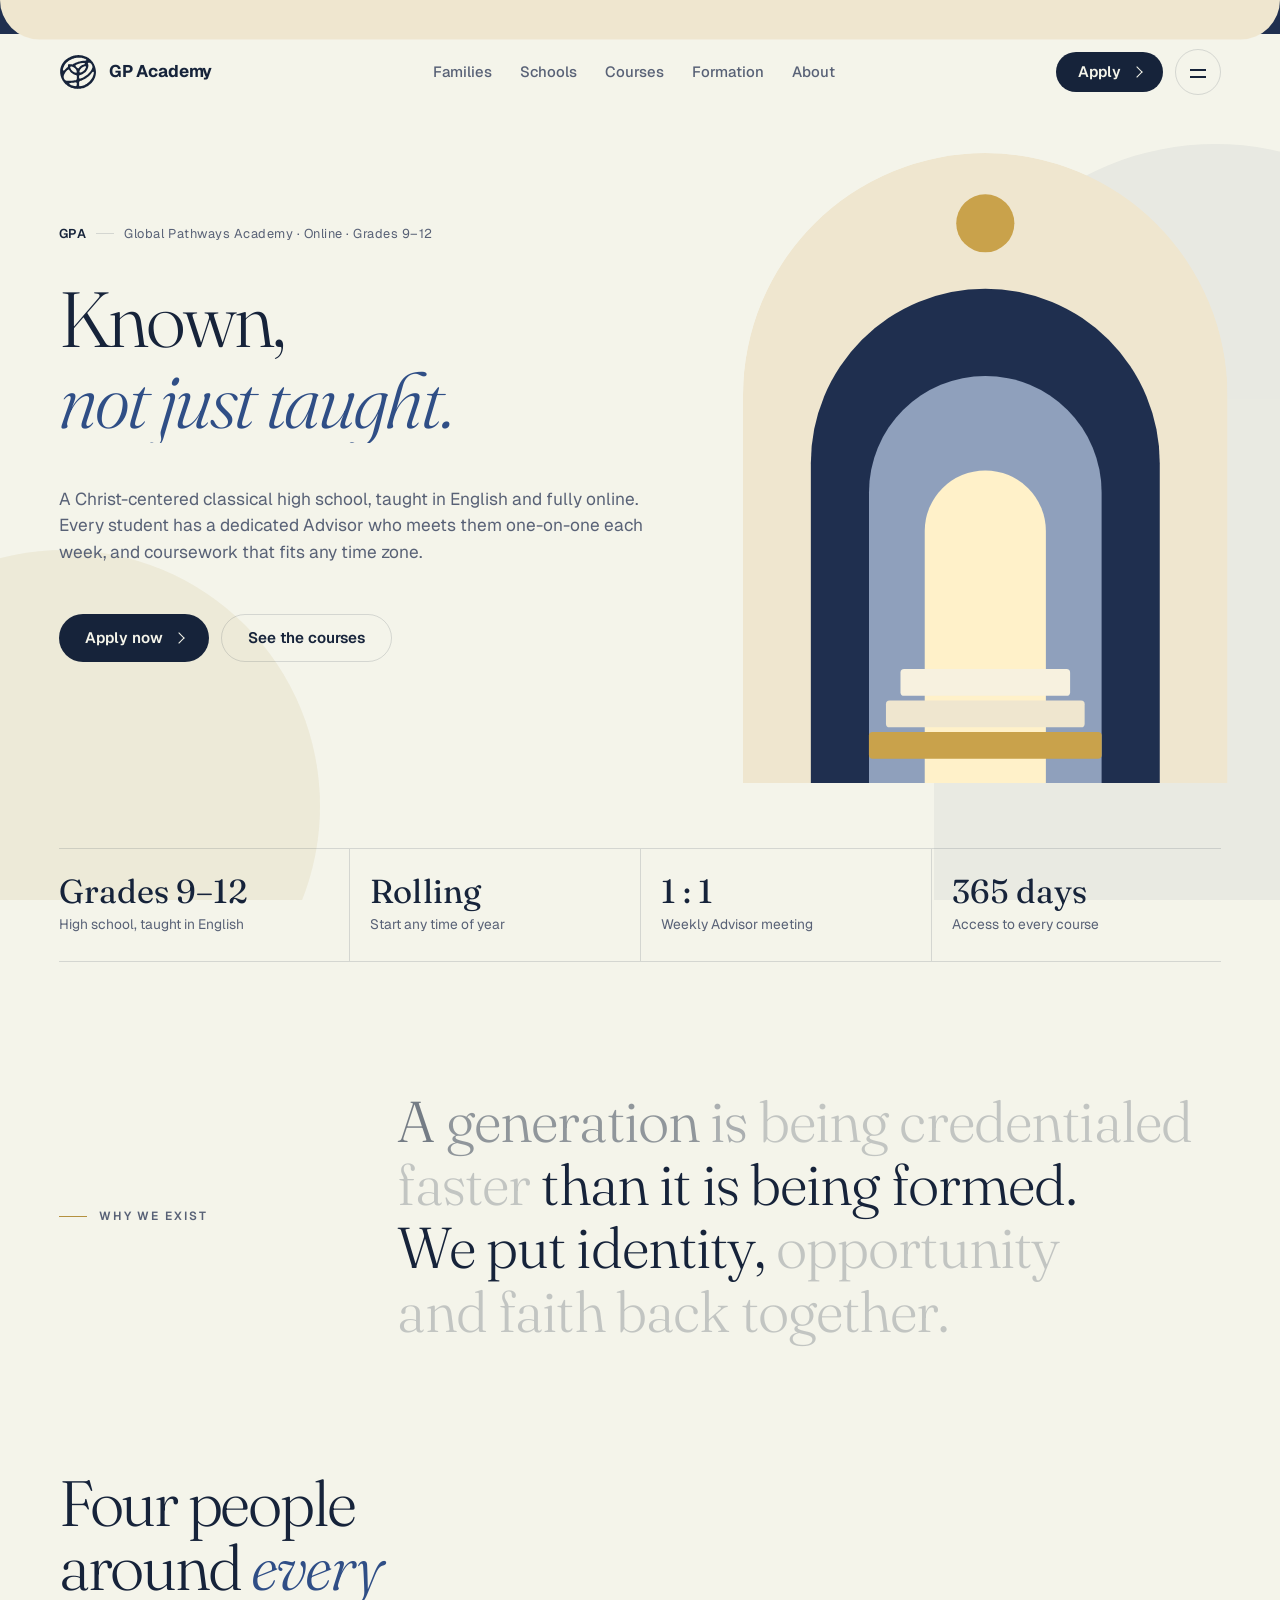
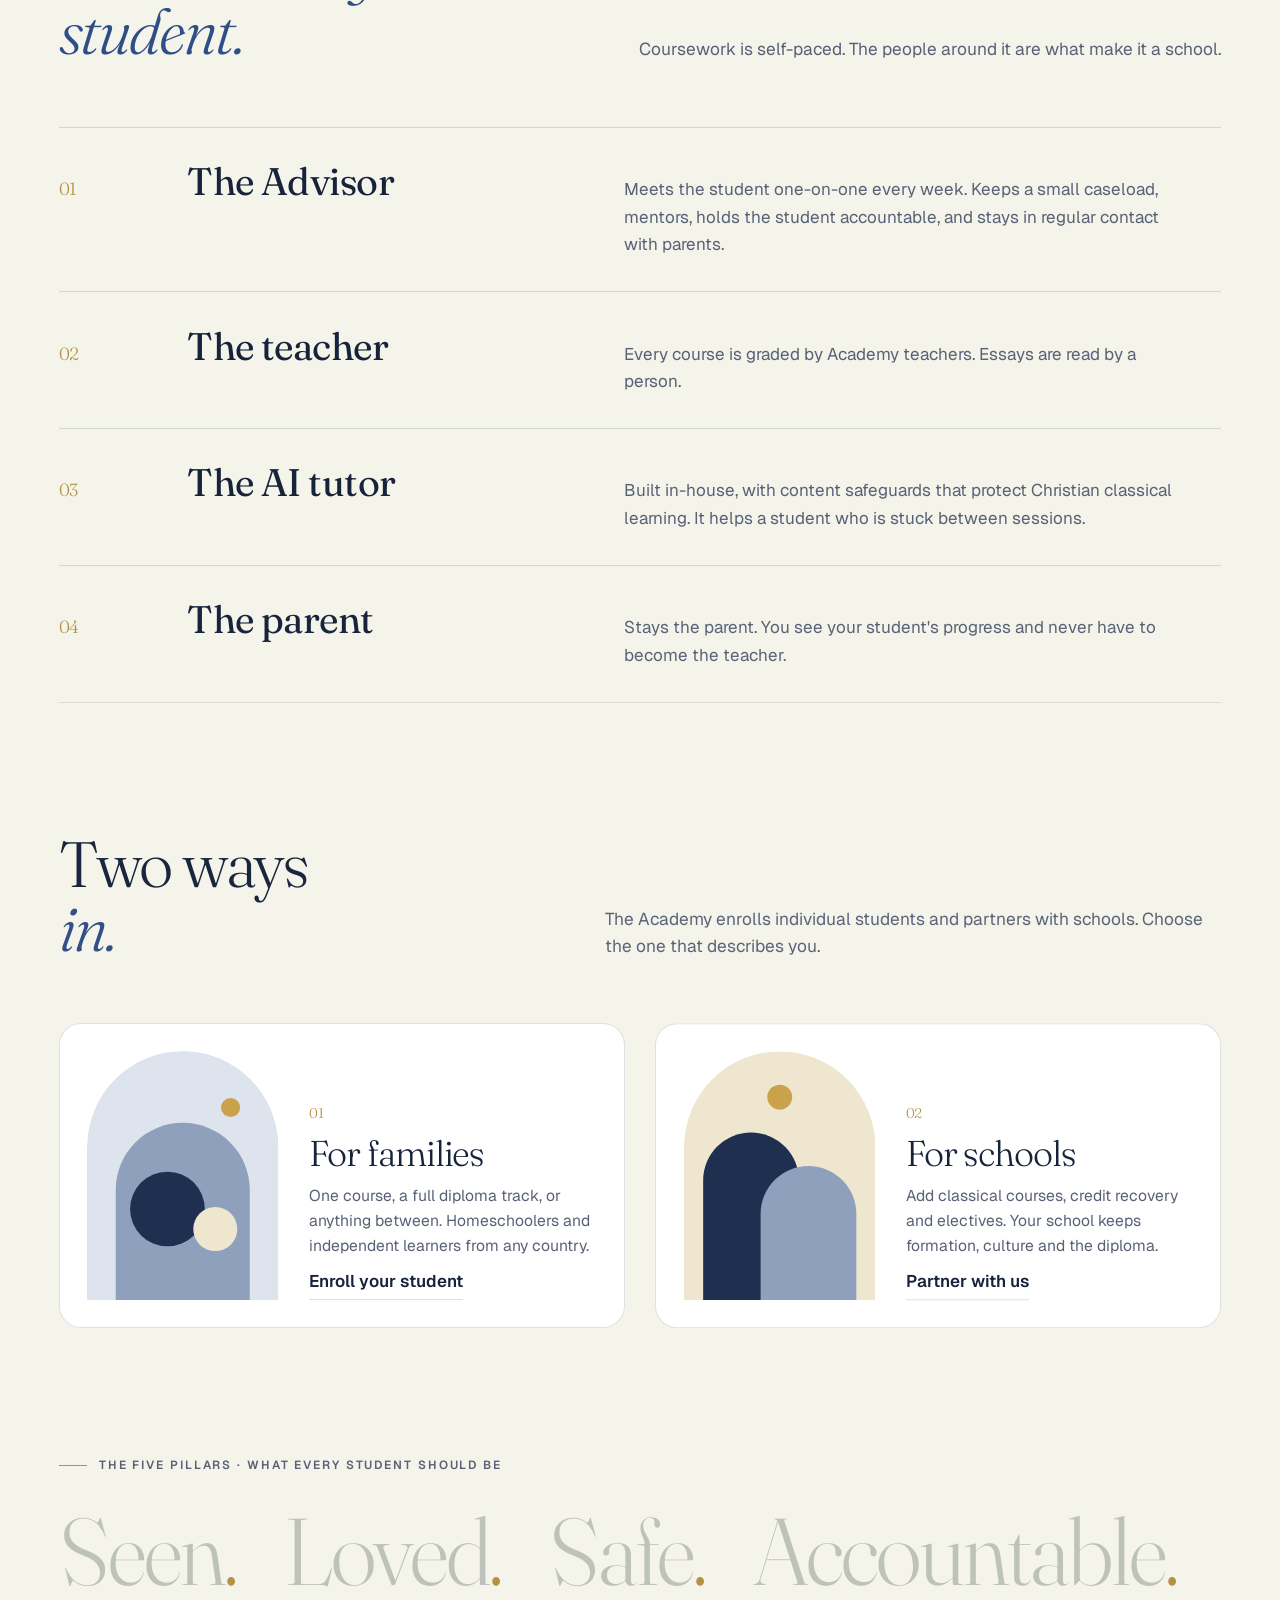
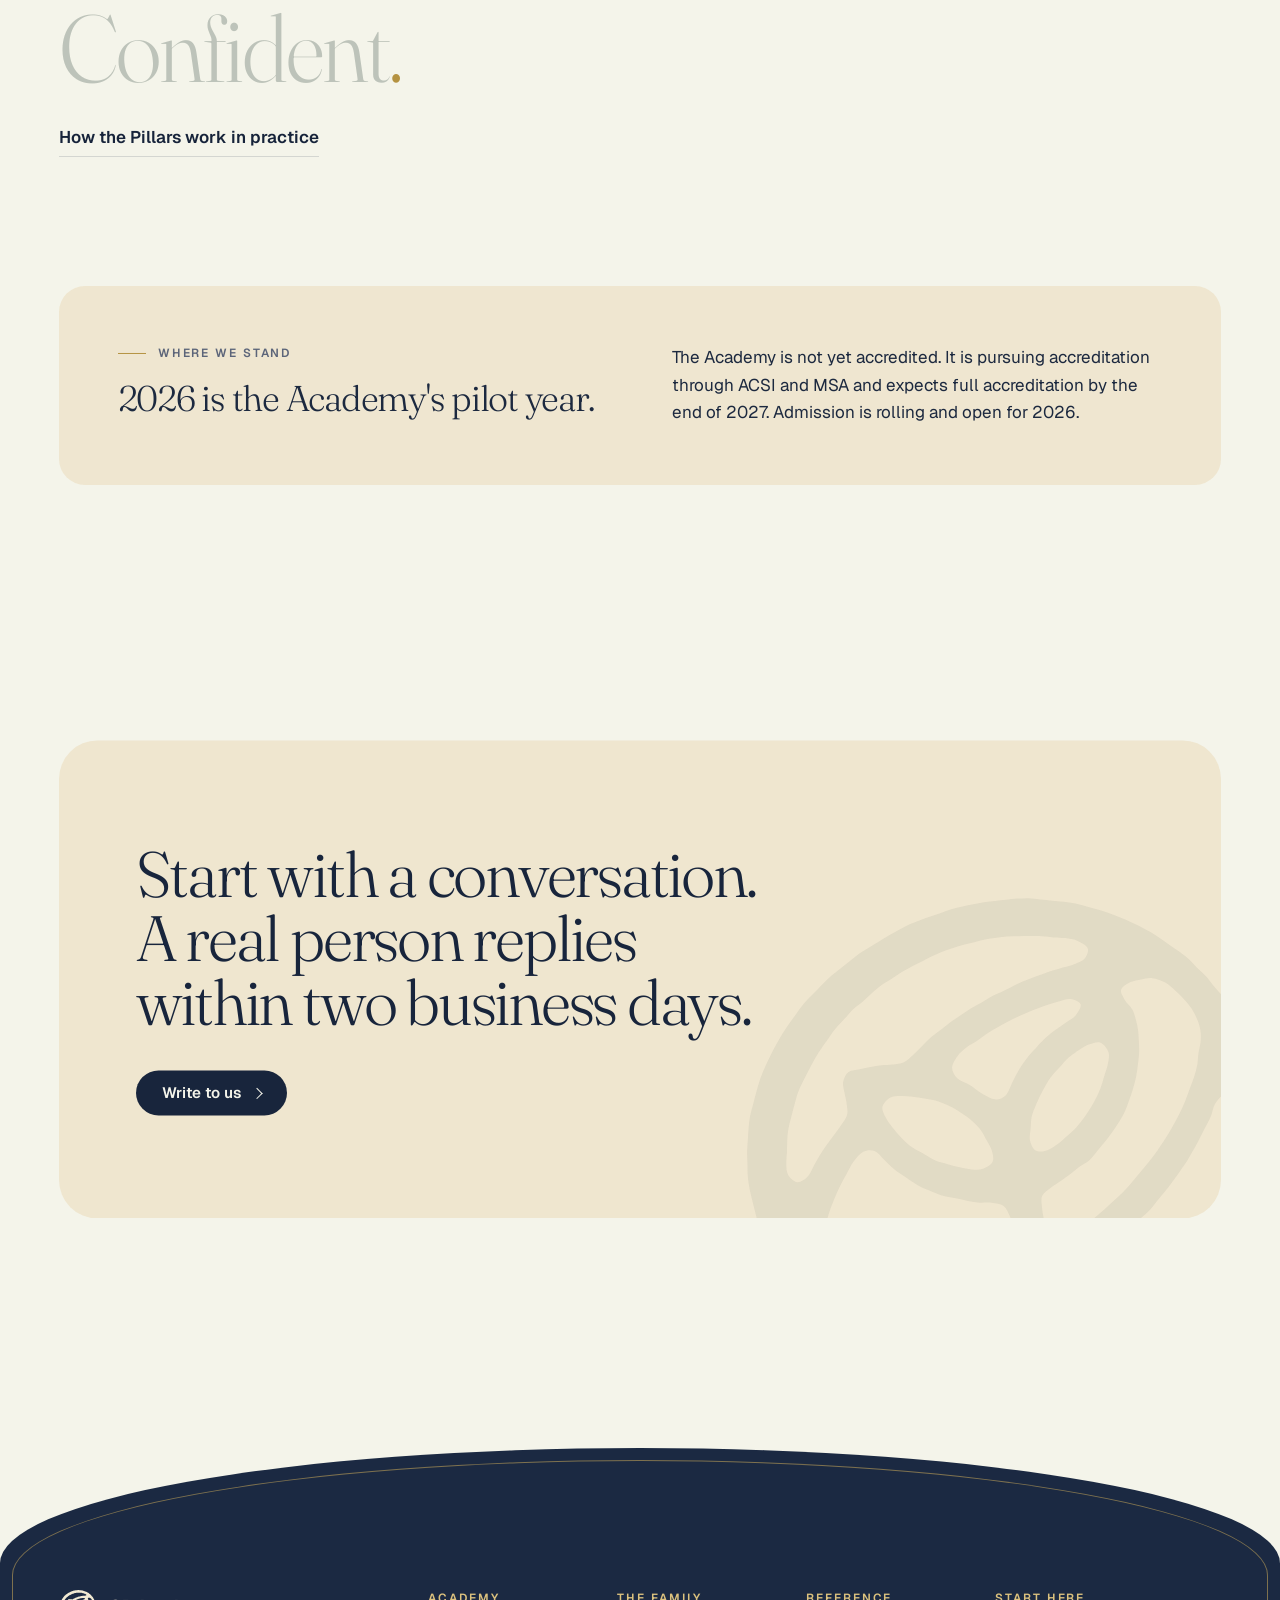
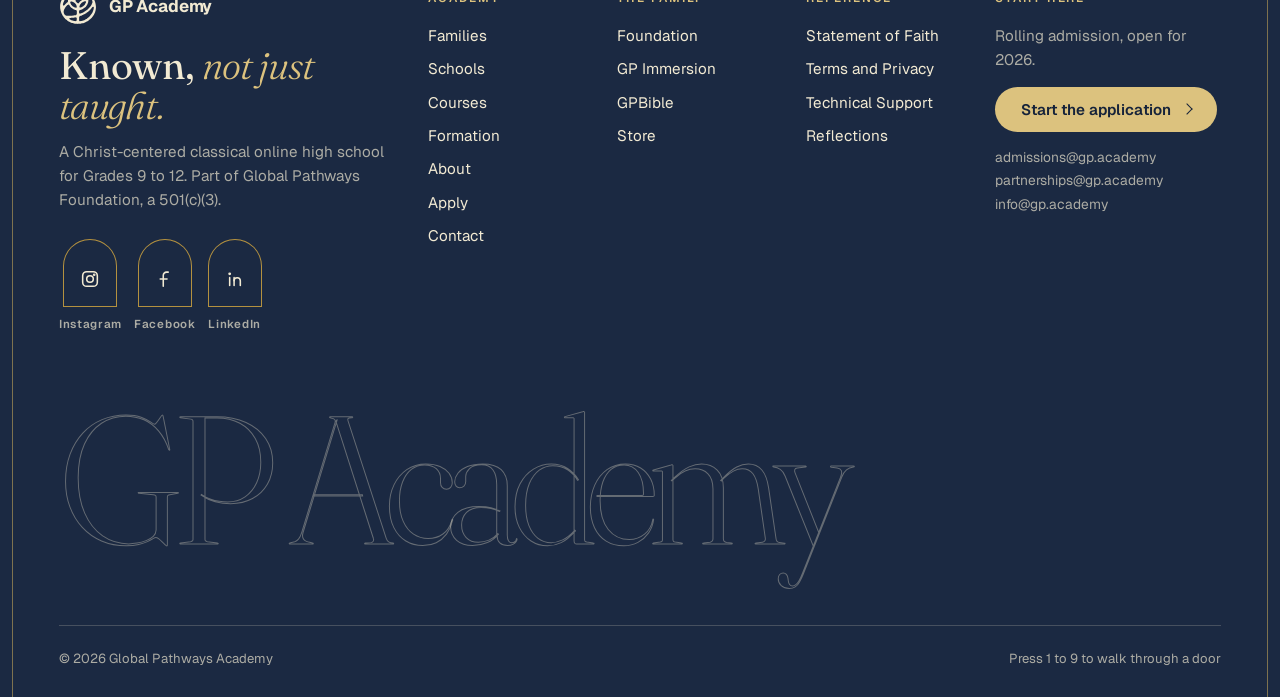
==== commit a3ea68e8: "Add the GP Immersion site and finish linking the family A seven-page Immersion site under immersion/" ====
--- a/academy/index.html
+++ b/academy/index.html
@@ -15,7 +15,7 @@
 <svg width="0" height="0" style="position:absolute" aria-hidden="true"><defs><clipPath id="archclip"><path d="M0 520V200A200 200 0 0 1 400 200V520Z"/></clipPath></defs><symbol id="art-home" viewBox="0 0 400 520"><g clip-path="url(#archclip)"><path d="M0 520V200A200 200 0 0 1 400 200V520Z" fill="#EFE6CF"/><circle cx="200" cy="58" r="24" fill="#C9A24B"/><path d="M56 520V256A144 144 0 0 1 344 256V520Z" fill="var(--ever)"/><path d="M104 520V280A96 96 0 0 1 296 280V520Z" fill="#8FA0BC"/><path d="M150 520V312A50 50 0 0 1 250 312V520Z" fill="#FFF1C9"/><rect x="130" y="426" width="140" height="22" rx="3" fill="#F7F1DF"/><rect x="118" y="452" width="164" height="22" rx="3" fill="#EFE6CF"/><rect x="104" y="478" width="192" height="22" rx="3" fill="#C9A24B"/></g></symbol><symbol id="art-families" viewBox="0 0 400 520"><g clip-path="url(#archclip)"><path d="M0 520V200A200 200 0 0 1 400 200V520Z" fill="#DEE4EE"/><path d="M60 520V290A140 140 0 0 1 340 290V520Z" fill="#8FA0BC"/><circle cx="168" cy="330" r="78" fill="var(--ever)"/><circle cx="268" cy="372" r="46" fill="#EFE6CF"/><circle cx="300" cy="118" r="20" fill="#C9A24B"/></g></symbol><symbol id="art-schools" viewBox="0 0 400 520"><g clip-path="url(#archclip)"><path d="M0 520V200A200 200 0 0 1 400 200V520Z" fill="#EFE6CF"/><path d="M40 520V270A100 100 0 0 1 240 270V520Z" fill="var(--ever)"/><path d="M160 520V340A100 100 0 0 1 360 340V520Z" fill="#8FA0BC"/><circle cx="200" cy="96" r="26" fill="#C9A24B"/></g></symbol><symbol id="art-courses" viewBox="0 0 400 520"><g clip-path="url(#archclip)"><path d="M0 520V200A200 200 0 0 1 400 200V520Z" fill="#DEE4EE"/><circle cx="290" cy="150" r="34" fill="#C9A24B"/><rect x="70" y="462" width="260" height="38" rx="4" fill="var(--ever)"/><rect x="96" y="420" width="208" height="38" rx="4" fill="#EFE6CF"/><rect x="82" y="378" width="236" height="38" rx="4" fill="#8FA0BC"/><rect x="110" y="336" width="180" height="38" rx="4" fill="var(--ever)"/><rect x="92" y="294" width="216" height="38" rx="4" fill="#C9A24B"/></g></symbol><symbol id="art-formation" viewBox="0 0 400 520"><g clip-path="url(#archclip)"><path d="M0 520V200A200 200 0 0 1 400 200V520Z" fill="#EFE6CF"/><circle cx="200" cy="92" r="28" fill="#C9A24B"/><rect x="52" y="196" width="296" height="26" rx="3" fill="var(--ever)"/><rect x="66" y="222" width="34" height="298" fill="var(--ever)"/><rect x="124" y="222" width="34" height="298" fill="#8FA0BC"/><rect x="182" y="222" width="34" height="298" fill="var(--ever)"/><rect x="240" y="222" width="34" height="298" fill="#8FA0BC"/><rect x="298" y="222" width="34" height="298" fill="var(--ever)"/></g></symbol><symbol id="art-about" viewBox="0 0 400 520"><g clip-path="url(#archclip)"><path d="M0 520V200A200 200 0 0 1 400 200V520Z" fill="var(--ever)"/><path d="M22 520V200A178 178 0 0 1 378 200V520" fill="none" stroke="#C9A24B" stroke-width="1.5"/><use href="#gp-mark" x="92" y="176" width="216" height="204" fill="#EFE6CF"/></g></symbol><symbol id="art-apply" viewBox="0 0 400 520"><g clip-path="url(#archclip)"><path d="M0 520V200A200 200 0 0 1 400 200V520Z" fill="#DEE4EE"/><path d="M80 520V240A120 120 0 0 1 320 240V520Z" fill="var(--ever)"/><path d="M104 520V242A96 96 0 0 1 296 242V520Z" fill="#FFF1C9"/><path d="M196 520V146.1A96 96 0 0 1 296 242V520Z" fill="#8FA0BC"/><circle cx="216" cy="350" r="8" fill="#C9A24B"/></g></symbol><symbol id="art-faith" viewBox="0 0 400 520"><g clip-path="url(#archclip)"><path d="M0 520V200A200 200 0 0 1 400 200V520Z" fill="var(--ever)"/><path d="M22 520V200A178 178 0 0 1 378 200V520" fill="none" stroke="#C9A24B" stroke-width="1.5"/><rect x="186" y="150" width="28" height="250" rx="3" fill="#EFE6CF"/><rect x="126" y="214" width="148" height="28" rx="3" fill="#EFE6CF"/><circle cx="200" cy="96" r="14" fill="#C9A24B"/></g></symbol><symbol id="art-contact" viewBox="0 0 400 520"><g clip-path="url(#archclip)"><path d="M0 520V200A200 200 0 0 1 400 200V520Z" fill="#DEE4EE"/><rect x="62" y="236" width="276" height="184" rx="4" fill="#EFE6CF"/><path d="M62 236L200 346L338 236Z" fill="var(--ever)"/><circle cx="200" cy="336" r="26" fill="#C9A24B"/></g></symbol><symbol id="art-policies" viewBox="0 0 400 520"><g clip-path="url(#archclip)"><path d="M0 520V200A200 200 0 0 1 400 200V520Z" fill="#EFE6CF"/><rect x="96" y="150" width="208" height="290" rx="6" fill="#FBF7EA"/><rect x="124" y="190" width="152" height="12" rx="3" fill="var(--ever)"/><rect x="124" y="222" width="120" height="12" rx="3" fill="#8FA0BC"/><rect x="124" y="254" width="152" height="12" rx="3" fill="#8FA0BC"/><rect x="124" y="286" width="96" height="12" rx="3" fill="#8FA0BC"/><rect x="124" y="318" width="140" height="12" rx="3" fill="#8FA0BC"/><circle cx="262" cy="392" r="26" fill="#C9A24B"/></g></symbol><symbol id="gp-mark" viewBox="0 0 560 530"><path fill-rule="evenodd" d="M280.5 16.0C276.8 16.2 273.2 16.7 269.5 17.0C265.8 17.3 262.2 17.7 258.5 18.0C254.8 18.3 251.2 18.6 247.5 19.0C243.8 19.4 240.2 19.8 236.5 20.5C232.8 21.2 229.2 22.1 225.5 23.0C221.8 23.9 218.2 24.9 214.5 26.0C210.8 27.1 206.8 28.3 203.0 29.5C199.2 30.7 195.7 31.8 192.0 33.0C188.3 34.2 184.7 35.1 181.0 36.5C177.3 37.9 173.7 39.8 170.0 41.5C166.3 43.2 162.7 44.8 159.0 46.5C155.3 48.2 151.8 49.6 148.0 51.5C144.2 53.4 140.2 55.8 136.5 58.0C132.8 60.2 129.2 62.7 125.5 65.0C121.8 67.3 118.2 69.3 114.5 72.0C110.8 74.7 107.2 77.9 103.5 81.0C99.8 84.1 96.2 87.2 92.5 90.5C88.8 93.8 85.1 97.3 81.5 101.0C77.9 104.7 74.2 108.8 71.0 112.5C67.8 116.2 64.8 119.8 62.0 123.5C59.2 127.2 56.4 130.8 54.0 134.5C51.6 138.2 49.6 141.8 47.5 145.5C45.4 149.2 43.5 152.8 41.5 156.5C39.5 160.2 37.2 163.8 35.5 167.5C33.8 171.2 32.3 175.2 31.0 179.0C29.7 182.8 28.7 186.3 27.5 190.0C26.3 193.7 25.0 197.3 24.0 201.0C23.0 204.7 22.3 208.3 21.5 212.0C20.7 215.7 19.7 219.3 19.0 223.0C18.3 226.7 17.8 230.3 17.5 234.0C17.2 237.7 17.1 241.2 17.0 245.0C16.9 248.8 17.0 252.8 17.0 256.5C17.0 260.2 17.0 263.8 17.0 267.5C17.0 271.2 16.8 274.8 17.0 278.5C17.2 282.2 17.9 285.8 18.5 289.5C19.1 293.2 19.8 296.8 20.5 300.5C21.2 304.2 21.6 307.8 22.5 311.5C23.4 315.2 24.8 319.2 26.0 323.0C27.2 326.8 28.4 330.3 29.5 334.0C30.6 337.7 31.3 341.3 32.5 345.0C33.7 348.7 34.8 352.3 36.5 356.0C38.2 359.7 40.6 363.3 42.5 367.0C44.4 370.7 46.2 374.2 48.0 378.0C49.8 381.8 50.8 385.8 53.0 389.5C55.2 393.2 58.8 396.8 61.5 400.5C64.2 404.2 66.2 407.8 69.0 411.5C71.8 415.2 75.0 418.8 78.0 422.5C81.0 426.2 83.7 429.8 87.0 433.5C90.3 437.2 94.2 441.0 98.0 444.5C101.8 448.0 105.8 451.4 109.5 454.5C113.2 457.6 116.8 460.3 120.5 463.0C124.2 465.7 127.8 468.1 131.5 470.5C135.2 472.9 138.8 475.2 142.5 477.5C146.2 479.8 149.8 482.1 153.5 484.0C157.2 485.9 160.8 487.2 164.5 489.0C168.2 490.8 171.8 492.8 175.5 494.5C179.2 496.2 183.2 497.7 187.0 499.0C190.8 500.3 194.3 501.5 198.0 502.5C201.7 503.5 205.3 504.2 209.0 505.0C212.7 505.8 216.3 506.7 220.0 507.5C223.7 508.3 227.3 509.2 231.0 510.0C234.7 510.8 238.2 511.5 242.0 512.0C245.8 512.5 249.8 512.8 253.5 513.0C257.2 513.2 260.8 513.2 264.5 513.5C268.2 513.8 271.8 514.5 275.5 514.5C279.2 514.5 282.8 513.8 286.5 513.5C290.2 513.2 293.8 513.2 297.5 513.0C301.2 512.8 304.8 512.4 308.5 512.0C312.2 511.6 316.2 511.2 320.0 510.5C323.8 509.8 327.3 508.8 331.0 508.0C334.7 507.2 338.3 506.3 342.0 505.5C345.7 504.7 349.3 504.0 353.0 503.0C356.7 502.0 360.3 500.8 364.0 499.5C367.7 498.2 371.2 497.0 375.0 495.5C378.8 494.0 382.8 492.1 386.5 490.5C390.2 488.9 393.8 487.8 397.5 486.0C401.2 484.2 404.8 482.1 408.5 480.0C412.2 477.9 415.8 475.7 419.5 473.5C423.2 471.3 426.8 469.5 430.5 467.0C434.2 464.5 437.8 461.2 441.5 458.5C445.2 455.8 448.8 453.9 452.5 451.0C456.2 448.1 460.2 444.4 464.0 441.0C467.8 437.6 471.4 434.1 475.0 430.5C478.6 426.9 482.2 423.2 485.5 419.5C488.8 415.8 492.2 412.2 495.0 408.5C497.8 404.8 500.0 401.2 502.5 397.5C505.0 393.8 507.7 390.2 510.0 386.5C512.3 382.8 514.6 378.8 516.5 375.0C518.4 371.2 519.7 367.7 521.5 364.0C523.3 360.3 525.8 356.7 527.5 353.0C529.2 349.3 530.8 345.7 532.0 342.0C533.2 338.3 533.6 334.7 534.5 331.0C535.4 327.3 536.5 323.8 537.5 320.0C538.5 316.2 539.8 312.2 540.5 308.5C541.2 304.8 541.5 301.2 542.0 297.5C542.5 293.8 543.1 290.2 543.5 286.5C543.9 282.8 544.3 279.2 544.5 275.5C544.7 271.8 544.7 268.2 544.5 264.5C544.3 260.8 543.8 257.2 543.5 253.5C543.2 249.8 542.9 245.8 542.5 242.0C542.1 238.2 541.6 234.7 541.0 231.0C540.4 227.3 539.8 223.7 539.0 220.0C538.2 216.3 537.4 212.7 536.5 209.0C535.6 205.3 534.4 201.7 533.5 198.0C532.6 194.3 532.2 190.7 531.0 187.0C529.8 183.3 528.0 179.8 526.5 176.0C525.0 172.2 523.7 168.2 522.0 164.5C520.3 160.8 518.2 157.2 516.5 153.5C514.8 149.8 513.5 146.2 511.5 142.5C509.5 138.8 506.8 135.2 504.5 131.5C502.2 127.8 500.6 124.2 498.0 120.5C495.4 116.8 492.2 113.2 489.0 109.5C485.8 105.8 482.3 101.8 479.0 98.0C475.7 94.2 472.5 90.5 469.0 87.0C465.5 83.5 461.7 80.2 458.0 77.0C454.3 73.8 450.7 70.8 447.0 68.0C443.3 65.2 439.7 62.5 436.0 60.0C432.3 57.5 428.8 55.2 425.0 53.0C421.2 50.8 417.2 48.6 413.5 46.5C409.8 44.4 406.2 42.2 402.5 40.5C398.8 38.8 395.2 37.4 391.5 36.0C387.8 34.6 384.2 33.3 380.5 32.0C376.8 30.7 373.2 29.3 369.5 28.0C365.8 26.7 362.2 25.1 358.5 24.0C354.8 22.9 350.8 22.2 347.0 21.5C343.2 20.8 339.7 20.5 336.0 20.0C332.3 19.5 328.7 19.0 325.0 18.5C321.3 18.0 317.7 17.3 314.0 17.0C310.3 16.7 306.7 16.7 303.0 16.5C299.3 16.3 295.8 16.1 292.0 16.0C288.2 15.9 284.2 15.8 280.5 16.0ZM241.5 418.5C245.2 418.2 249.2 417.0 252.5 418.5C255.8 420.0 259.4 424.1 261.0 427.5C262.6 430.9 262.0 435.2 262.0 439.0C262.0 442.8 261.3 446.3 261.0 450.0C260.7 453.7 261.2 457.2 260.0 461.0C258.8 464.8 256.8 470.2 254.0 472.5C251.2 474.8 246.7 474.4 243.0 474.5C239.3 474.6 235.8 473.6 232.0 473.0C228.2 472.4 224.2 471.8 220.5 471.0C216.8 470.2 213.2 469.4 209.5 468.5C205.8 467.6 202.2 466.8 198.5 465.5C194.8 464.2 190.8 462.6 187.0 461.0C183.2 459.4 179.7 457.7 176.0 456.0C172.3 454.3 168.7 453.2 165.0 451.0C161.3 448.8 156.2 446.2 154.0 443.0C151.8 439.8 150.5 434.8 152.0 432.0C153.5 429.2 159.2 427.6 163.0 426.5C166.8 425.4 170.8 425.8 174.5 425.5C178.2 425.2 181.8 424.8 185.5 424.5C189.2 424.2 192.8 423.7 196.5 423.5C200.2 423.3 204.2 423.8 208.0 423.5C211.8 423.2 215.3 422.5 219.0 422.0C222.7 421.5 226.2 421.1 230.0 420.5C233.8 419.9 237.8 418.8 241.5 418.5ZM501.0 261.5C504.7 261.2 509.5 263.8 511.5 266.5C513.5 269.2 512.9 273.8 513.0 277.5C513.1 281.2 512.5 284.8 512.0 288.5C511.5 292.2 510.8 295.8 510.0 299.5C509.2 303.2 508.2 306.8 507.0 310.5C505.8 314.2 504.3 317.8 503.0 321.5C501.7 325.2 500.4 328.8 499.0 332.5C497.6 336.2 496.4 339.8 494.5 343.5C492.6 347.2 489.8 351.2 487.5 355.0C485.2 358.8 483.3 362.3 481.0 366.0C478.7 369.7 476.2 373.3 473.5 377.0C470.8 380.7 468.0 384.3 465.0 388.0C462.0 391.7 458.9 395.3 455.5 399.0C452.1 402.7 448.2 406.6 444.5 410.0C440.8 413.4 437.2 416.4 433.5 419.5C429.8 422.6 426.2 425.7 422.5 428.5C418.8 431.3 415.2 434.0 411.5 436.5C407.8 439.0 403.8 441.2 400.0 443.5C396.2 445.8 392.7 448.1 389.0 450.0C385.3 451.9 381.7 453.3 378.0 455.0C374.3 456.7 370.7 458.4 367.0 460.0C363.3 461.6 359.7 463.2 356.0 464.5C352.3 465.8 348.7 467.0 345.0 468.0C341.3 469.0 337.7 469.7 334.0 470.5C330.3 471.3 326.8 472.3 323.0 473.0C319.2 473.7 315.2 474.9 311.5 474.5C307.8 474.1 303.0 473.0 300.5 470.5C298.0 468.0 297.2 463.2 296.5 459.5C295.8 455.8 296.5 452.2 296.5 448.5C296.5 444.8 296.5 441.2 296.5 437.5C296.5 433.8 296.5 430.2 296.5 426.5C296.5 422.8 295.7 419.2 296.5 415.5C297.3 411.8 298.8 407.6 301.5 404.5C304.2 401.4 308.8 398.9 312.5 397.0C316.2 395.1 320.2 394.3 324.0 393.0C327.8 391.7 331.3 390.5 335.0 389.0C338.7 387.5 342.3 385.8 346.0 384.0C349.7 382.2 353.3 380.2 357.0 378.5C360.7 376.8 364.3 375.3 368.0 373.5C371.7 371.7 375.3 369.5 379.0 367.5C382.7 365.5 386.3 363.5 390.0 361.5C393.7 359.5 397.3 357.9 401.0 355.5C404.7 353.1 408.2 349.8 412.0 347.0C415.8 344.2 419.8 341.4 423.5 338.5C427.2 335.6 430.8 332.6 434.5 329.5C438.2 326.4 442.2 323.0 445.5 320.0C448.8 317.0 451.0 314.6 454.0 311.5C457.0 308.4 460.3 305.0 463.5 301.5C466.7 298.0 469.8 294.2 473.0 290.5C476.2 286.8 479.8 283.2 482.5 279.5C485.2 275.8 486.4 271.5 489.5 268.5C492.6 265.5 497.3 261.8 501.0 261.5ZM136.5 230.0C140.2 229.2 144.4 229.8 147.5 232.0C150.6 234.2 152.6 239.3 155.0 243.0C157.4 246.7 159.2 250.3 162.0 254.0C164.8 257.7 168.2 261.3 171.5 265.0C174.8 268.7 177.9 272.7 181.5 276.0C185.1 279.3 189.2 282.2 193.0 285.0C196.8 287.8 200.3 290.4 204.0 292.5C207.7 294.6 211.3 295.8 215.0 297.5C218.7 299.2 222.3 301.3 226.0 303.0C229.7 304.7 233.2 306.2 237.0 307.5C240.8 308.8 244.8 309.0 248.5 310.5C252.2 312.0 257.1 313.7 259.5 316.5C261.9 319.3 262.4 323.8 263.0 327.5C263.6 331.2 263.0 334.8 263.0 338.5C263.0 342.2 263.0 345.8 263.0 349.5C263.0 353.2 263.3 357.2 263.0 361.0C262.7 364.8 262.7 368.5 261.0 372.0C259.3 375.5 256.2 379.8 253.0 382.0C249.8 384.2 245.7 384.1 242.0 385.0C238.3 385.9 234.8 386.8 231.0 387.5C227.2 388.2 223.2 388.9 219.5 389.5C215.8 390.1 212.2 390.5 208.5 391.0C204.8 391.5 201.2 392.1 197.5 392.5C193.8 392.9 190.2 393.2 186.5 393.5C182.8 393.8 179.2 394.2 175.5 394.5C171.8 394.8 168.2 394.9 164.5 395.0C160.8 395.1 156.8 395.0 153.0 395.0C149.2 395.0 145.7 395.2 142.0 395.0C138.3 394.8 134.7 394.2 131.0 394.0C127.3 393.8 123.7 393.8 120.0 393.5C116.3 393.2 112.8 393.1 109.0 392.5C105.2 391.9 101.1 391.9 97.5 390.0C93.9 388.1 90.4 384.3 87.5 381.0C84.6 377.7 82.2 373.7 80.0 370.0C77.8 366.3 76.1 362.7 74.5 359.0C72.9 355.3 71.4 351.8 70.5 348.0C69.6 344.2 69.2 340.2 69.0 336.5C68.8 332.8 68.8 329.2 69.5 325.5C70.2 321.8 71.8 318.2 73.0 314.5C74.2 310.8 75.5 307.2 77.0 303.5C78.5 299.8 80.1 296.2 82.0 292.5C83.9 288.8 86.2 284.8 88.5 281.0C90.8 277.2 93.3 273.7 96.0 270.0C98.7 266.3 101.4 262.7 104.5 259.0C107.6 255.3 111.1 251.7 114.5 248.0C117.9 244.3 121.3 240.0 125.0 237.0C128.7 234.0 132.8 230.8 136.5 230.0ZM175.5 184.0C178.9 183.0 182.8 184.2 186.5 185.0C190.2 185.8 193.8 187.2 197.5 188.5C201.2 189.8 204.8 191.4 208.5 193.0C212.2 194.6 215.8 195.8 219.5 198.0C223.2 200.2 226.9 203.0 230.5 206.0C234.1 209.0 237.8 212.5 241.0 216.0C244.2 219.5 247.5 223.3 250.0 227.0C252.5 230.7 254.5 234.3 256.0 238.0C257.5 241.7 258.1 245.3 259.0 249.0C259.9 252.7 261.4 256.3 261.5 260.0C261.6 263.7 261.7 268.4 259.5 271.0C257.3 273.6 252.2 275.1 248.5 275.5C244.8 275.9 241.2 274.7 237.5 273.5C233.8 272.3 230.2 270.3 226.5 268.5C222.8 266.7 219.2 264.6 215.5 262.5C211.8 260.4 208.2 258.8 204.5 256.0C200.8 253.2 197.1 249.0 193.5 245.5C189.9 242.0 185.9 238.6 183.0 235.0C180.1 231.4 178.1 227.7 176.0 224.0C173.9 220.3 172.1 216.7 170.5 213.0C168.9 209.3 167.2 205.7 166.5 202.0C165.8 198.3 164.5 194.0 166.0 191.0C167.5 188.0 172.1 185.0 175.5 184.0ZM382.0 180.5C385.8 180.2 390.2 179.5 393.0 181.5C395.8 183.5 398.2 188.8 398.5 192.5C398.8 196.2 396.7 200.2 395.0 204.0C393.3 207.8 390.8 211.2 388.5 215.0C386.2 218.8 384.2 222.7 381.5 226.5C378.8 230.3 375.4 234.3 372.0 238.0C368.6 241.7 364.8 245.2 361.0 248.5C357.2 251.8 353.3 254.9 349.5 257.5C345.7 260.1 341.8 262.0 338.0 264.0C334.2 266.0 330.8 268.0 327.0 269.5C323.2 271.0 319.3 272.8 315.5 273.0C311.7 273.2 306.4 272.8 304.0 270.5C301.6 268.2 300.9 263.2 301.0 259.5C301.1 255.8 303.2 251.8 304.5 248.0C305.8 244.2 306.6 240.2 308.5 236.5C310.4 232.8 313.2 229.2 316.0 225.5C318.8 221.8 322.1 217.8 325.5 214.0C328.9 210.2 332.8 206.1 336.5 203.0C340.2 199.9 343.8 198.0 347.5 195.5C351.2 193.0 355.2 190.0 359.0 188.0C362.8 186.0 366.7 184.8 370.5 183.5C374.3 182.2 378.2 180.8 382.0 180.5ZM363.5 131.5C367.2 131.5 371.2 130.7 374.5 132.0C377.8 133.3 382.8 136.7 383.0 139.5C383.2 142.3 378.6 146.7 375.5 149.0C372.4 151.3 368.2 152.0 364.5 153.5C360.8 155.0 356.8 156.4 353.0 158.0C349.2 159.6 345.8 161.0 342.0 163.0C338.2 165.0 334.2 167.6 330.5 170.0C326.8 172.4 323.2 174.6 319.5 177.5C315.8 180.4 311.6 184.0 308.0 187.5C304.4 191.0 301.2 194.8 298.0 198.5C294.8 202.2 292.0 207.4 288.5 209.5C285.0 211.6 280.8 212.2 277.0 211.0C273.2 209.8 269.5 205.8 266.0 202.5C262.5 199.2 259.4 194.5 256.0 191.0C252.6 187.5 247.7 185.0 245.5 181.5C243.3 178.0 242.1 173.6 243.0 170.0C243.9 166.4 247.8 162.8 251.0 160.0C254.2 157.2 258.8 155.2 262.5 153.5C266.2 151.8 269.8 151.3 273.5 150.0C277.2 148.7 280.8 146.8 284.5 145.5C288.2 144.2 292.2 143.1 296.0 142.0C299.8 140.9 303.2 139.9 307.0 139.0C310.8 138.1 314.8 137.2 318.5 136.5C322.2 135.8 325.8 135.1 329.5 134.5C333.2 133.9 337.2 133.4 341.0 133.0C344.8 132.6 348.2 132.2 352.0 132.0C355.8 131.8 359.8 131.5 363.5 131.5ZM437.0 130.0C440.7 129.2 444.3 129.8 448.0 130.0C451.7 130.2 455.3 130.1 459.0 131.5C462.7 132.9 466.8 135.5 470.0 138.5C473.2 141.5 476.0 145.8 478.5 149.5C481.0 153.2 483.1 156.8 485.0 160.5C486.9 164.2 488.8 167.8 490.0 171.5C491.2 175.2 492.0 178.8 492.5 182.5C493.0 186.2 493.3 189.8 493.0 193.5C492.7 197.2 491.8 200.8 490.5 204.5C489.2 208.2 487.0 211.8 485.5 215.5C484.0 219.2 483.2 222.8 481.5 226.5C479.8 230.2 477.8 233.8 475.5 237.5C473.2 241.2 470.5 244.8 468.0 248.5C465.5 252.2 463.2 255.8 460.5 259.5C457.8 263.2 454.7 266.8 451.5 270.5C448.3 274.2 444.6 278.2 441.5 281.5C438.4 284.8 436.2 286.9 433.0 290.0C429.8 293.1 425.7 296.8 422.0 300.0C418.3 303.2 414.7 306.2 411.0 309.0C407.3 311.8 403.7 314.3 400.0 317.0C396.3 319.7 392.7 322.4 389.0 325.0C385.3 327.6 381.7 330.2 378.0 332.5C374.3 334.8 370.7 336.5 367.0 338.5C363.3 340.5 359.7 342.6 356.0 344.5C352.3 346.4 348.7 348.2 345.0 350.0C341.3 351.8 337.7 353.5 334.0 355.0C330.3 356.5 326.7 357.8 323.0 359.0C319.3 360.2 315.7 362.3 312.0 362.5C308.3 362.7 303.7 362.2 301.0 360.0C298.3 357.8 296.9 352.7 296.0 349.0C295.1 345.3 295.4 341.7 295.5 338.0C295.6 334.3 295.8 330.7 296.5 327.0C297.2 323.3 297.2 318.8 299.5 316.0C301.8 313.2 306.8 311.7 310.5 310.0C314.2 308.3 317.8 307.4 321.5 306.0C325.2 304.6 328.8 303.1 332.5 301.5C336.2 299.9 339.8 298.0 343.5 296.5C347.2 295.0 350.8 294.5 354.5 292.5C358.2 290.5 361.8 287.2 365.5 284.5C369.2 281.8 372.8 279.4 376.5 276.5C380.2 273.6 383.8 270.4 387.5 267.0C391.2 263.6 395.3 259.7 398.5 256.0C401.7 252.3 404.0 248.7 406.5 245.0C409.0 241.3 411.3 237.7 413.5 234.0C415.7 230.3 417.8 226.7 419.5 223.0C421.2 219.3 422.6 215.7 424.0 212.0C425.4 208.3 426.9 204.7 428.0 201.0C429.1 197.3 429.8 193.7 430.5 190.0C431.2 186.3 432.1 182.7 432.5 179.0C432.9 175.3 433.1 171.7 433.0 168.0C432.9 164.3 433.0 160.7 432.0 157.0C431.0 153.3 428.0 149.7 427.0 146.0C426.0 142.3 424.3 137.7 426.0 135.0C427.7 132.3 433.3 130.8 437.0 130.0ZM273.0 54.0C276.8 53.8 280.3 53.6 284.0 53.5C287.7 53.4 291.3 53.5 295.0 53.5C298.7 53.5 302.2 53.3 306.0 53.5C309.8 53.7 313.8 54.1 317.5 54.5C321.2 54.9 324.8 55.3 328.5 56.0C332.2 56.7 335.8 57.7 339.5 58.5C343.2 59.3 346.8 60.1 350.5 61.0C354.2 61.9 358.2 62.8 362.0 64.0C365.8 65.2 369.3 66.8 373.0 68.0C376.7 69.2 380.3 70.0 384.0 71.5C387.7 73.0 391.8 74.4 395.0 77.0C398.2 79.6 403.1 83.8 403.5 87.0C403.9 90.2 400.3 94.5 397.5 96.5C394.7 98.5 390.2 98.5 386.5 99.0C382.8 99.5 379.2 99.3 375.5 99.5C371.8 99.7 367.8 99.8 364.0 100.0C360.2 100.2 356.7 100.7 353.0 101.0C349.3 101.3 345.7 101.6 342.0 102.0C338.3 102.4 334.8 102.8 331.0 103.5C327.2 104.2 323.2 105.2 319.5 106.0C315.8 106.8 312.2 107.8 308.5 108.5C304.8 109.2 301.2 109.6 297.5 110.5C293.8 111.4 290.2 112.9 286.5 114.0C282.8 115.1 278.8 115.8 275.0 117.0C271.2 118.2 267.7 119.7 264.0 121.0C260.3 122.3 256.7 123.5 253.0 125.0C249.3 126.5 245.8 128.3 242.0 130.0C238.2 131.7 234.2 133.1 230.5 135.0C226.8 136.9 223.2 139.3 219.5 141.5C215.8 143.7 212.2 146.1 208.5 148.0C204.8 149.9 201.2 152.2 197.5 153.0C193.8 153.8 189.8 152.9 186.0 152.5C182.2 152.1 178.7 151.0 175.0 150.5C171.3 150.0 167.7 149.8 164.0 149.5C160.3 149.2 156.8 149.1 153.0 149.0C149.2 148.9 144.7 147.7 141.5 149.0C138.3 150.3 135.5 153.8 134.0 157.0C132.5 160.2 132.8 164.3 132.5 168.0C132.2 171.7 132.5 175.2 132.0 179.0C131.5 182.8 131.6 186.9 129.5 190.5C127.4 194.1 123.0 197.3 119.5 200.5C116.0 203.7 112.2 206.4 108.5 209.5C104.8 212.6 101.2 215.6 97.5 219.0C93.8 222.4 90.1 226.3 86.5 230.0C82.9 233.7 79.6 238.8 76.0 241.0C72.4 243.2 68.0 244.7 65.0 243.5C62.0 242.3 59.0 237.5 58.0 234.0C57.0 230.5 58.2 226.2 59.0 222.5C59.8 218.8 61.4 215.2 62.5 211.5C63.6 207.8 64.3 204.2 65.5 200.5C66.7 196.8 67.8 193.2 69.5 189.5C71.2 185.8 73.5 181.8 75.5 178.0C77.5 174.2 79.4 170.7 81.5 167.0C83.6 163.3 85.4 159.7 88.0 156.0C90.6 152.3 93.9 148.7 97.0 145.0C100.1 141.3 103.2 137.7 106.5 134.0C109.8 130.3 113.4 126.4 117.0 123.0C120.6 119.6 124.3 116.7 128.0 113.5C131.7 110.3 135.2 106.8 139.0 104.0C142.8 101.2 146.8 99.0 150.5 96.5C154.2 94.0 157.8 91.1 161.5 89.0C165.2 86.9 168.8 85.8 172.5 84.0C176.2 82.2 179.8 79.9 183.5 78.0C187.2 76.1 191.2 74.0 195.0 72.5C198.8 71.0 202.3 70.2 206.0 69.0C209.7 67.8 213.3 66.2 217.0 65.0C220.7 63.8 224.2 62.9 228.0 62.0C231.8 61.1 235.8 60.3 239.5 59.5C243.2 58.7 246.8 57.8 250.5 57.0C254.2 56.2 257.8 55.5 261.5 55.0C265.2 54.5 269.2 54.2 273.0 54.0Z"/></symbol></svg>
 <div class="bgp" id="bgp" aria-hidden="true"></div>
 <header class="hdr" id="hdr">
-  <div class="eco"><div class="wrap eco__in"><span>The Global Pathways family</span><nav aria-label="Global Pathways sites"><a href="../index.html">Foundation</a><a class="is-here" href="index.html">Academy</a><a href="../index.html#bible">GPBible</a><a href="../index.html#immersion">Immersion</a><a href="https://store.globalpathways.org/" target="_blank" rel="noopener">Store</a></nav></div></div>
+  <div class="eco"><div class="wrap eco__in"><span>The Global Pathways family</span><nav aria-label="Global Pathways sites"><a href="../index.html">Foundation</a><a class="is-here" href="index.html">Academy</a><a href="../immersion/index.html">Immersion</a><a href="https://store.globalpathways.org/" target="_blank" rel="noopener">Store</a><a href="https://gpbible.org" target="_blank" rel="noopener">GPBible</a></nav></div></div>
   <div class="wrap hdr__in">
     <a class="brand" href="#home" data-go="home" aria-label="Global Pathways Academy, home"><svg><use href="#gp-mark"/></svg><span>GP Academy</span></a>
     <nav class="nav" aria-label="Primary">
@@ -343,7 +343,7 @@
         </div>
       </div>
       <div><h4>Academy</h4><ul><li><a href="#families" data-go="families">Families</a></li><li><a href="#schools" data-go="schools">Schools</a></li><li><a href="#courses" data-go="courses">Courses</a></li><li><a href="#formation" data-go="formation">Formation</a></li><li><a href="#about" data-go="about">About</a></li><li><a href="#apply" data-go="apply">Apply</a></li><li><a href="#contact" data-go="contact">Contact</a></li></ul></div>
-      <div><h4>The family</h4><ul><li><a href="../index.html">Foundation</a></li><li><a href="../index.html#bible">GPBible</a></li><li><a href="../index.html#immersion">GP Immersion</a></li><li><a href="https://store.globalpathways.org/" target="_blank" rel="noopener">Store</a></li></ul></div>
+      <div><h4>The family</h4><ul><li><a href="../index.html">Foundation</a></li><li><a href="../immersion/index.html">GP Immersion</a></li><li><a href="https://gpbible.org" target="_blank" rel="noopener">GPBible</a></li><li><a href="https://store.globalpathways.org/" target="_blank" rel="noopener">Store</a></li></ul></div>
       <div><h4>Reference</h4><ul><li><a href="#faith" data-go="faith">Statement of Faith</a></li><li><a href="#policies" data-go="policies">Terms and Privacy</a></li><li><a href="#contact" data-go="contact">Technical Support</a></li><li><a href="https://gp.academy/blog" target="_blank" rel="noopener">Reflections</a></li></ul></div>
       <div class="ftr__touch"><h4>Start here</h4><p>Rolling admission, open for 2026.</p><a class="btn btn--gold" href="https://gp.academy/apply" target="_blank" rel="noopener">Start the application <i></i></a><p class="ftr__mail">admissions@gp.academy<br>partnerships@gp.academy<br>info@gp.academy</p></div>
     </div>
